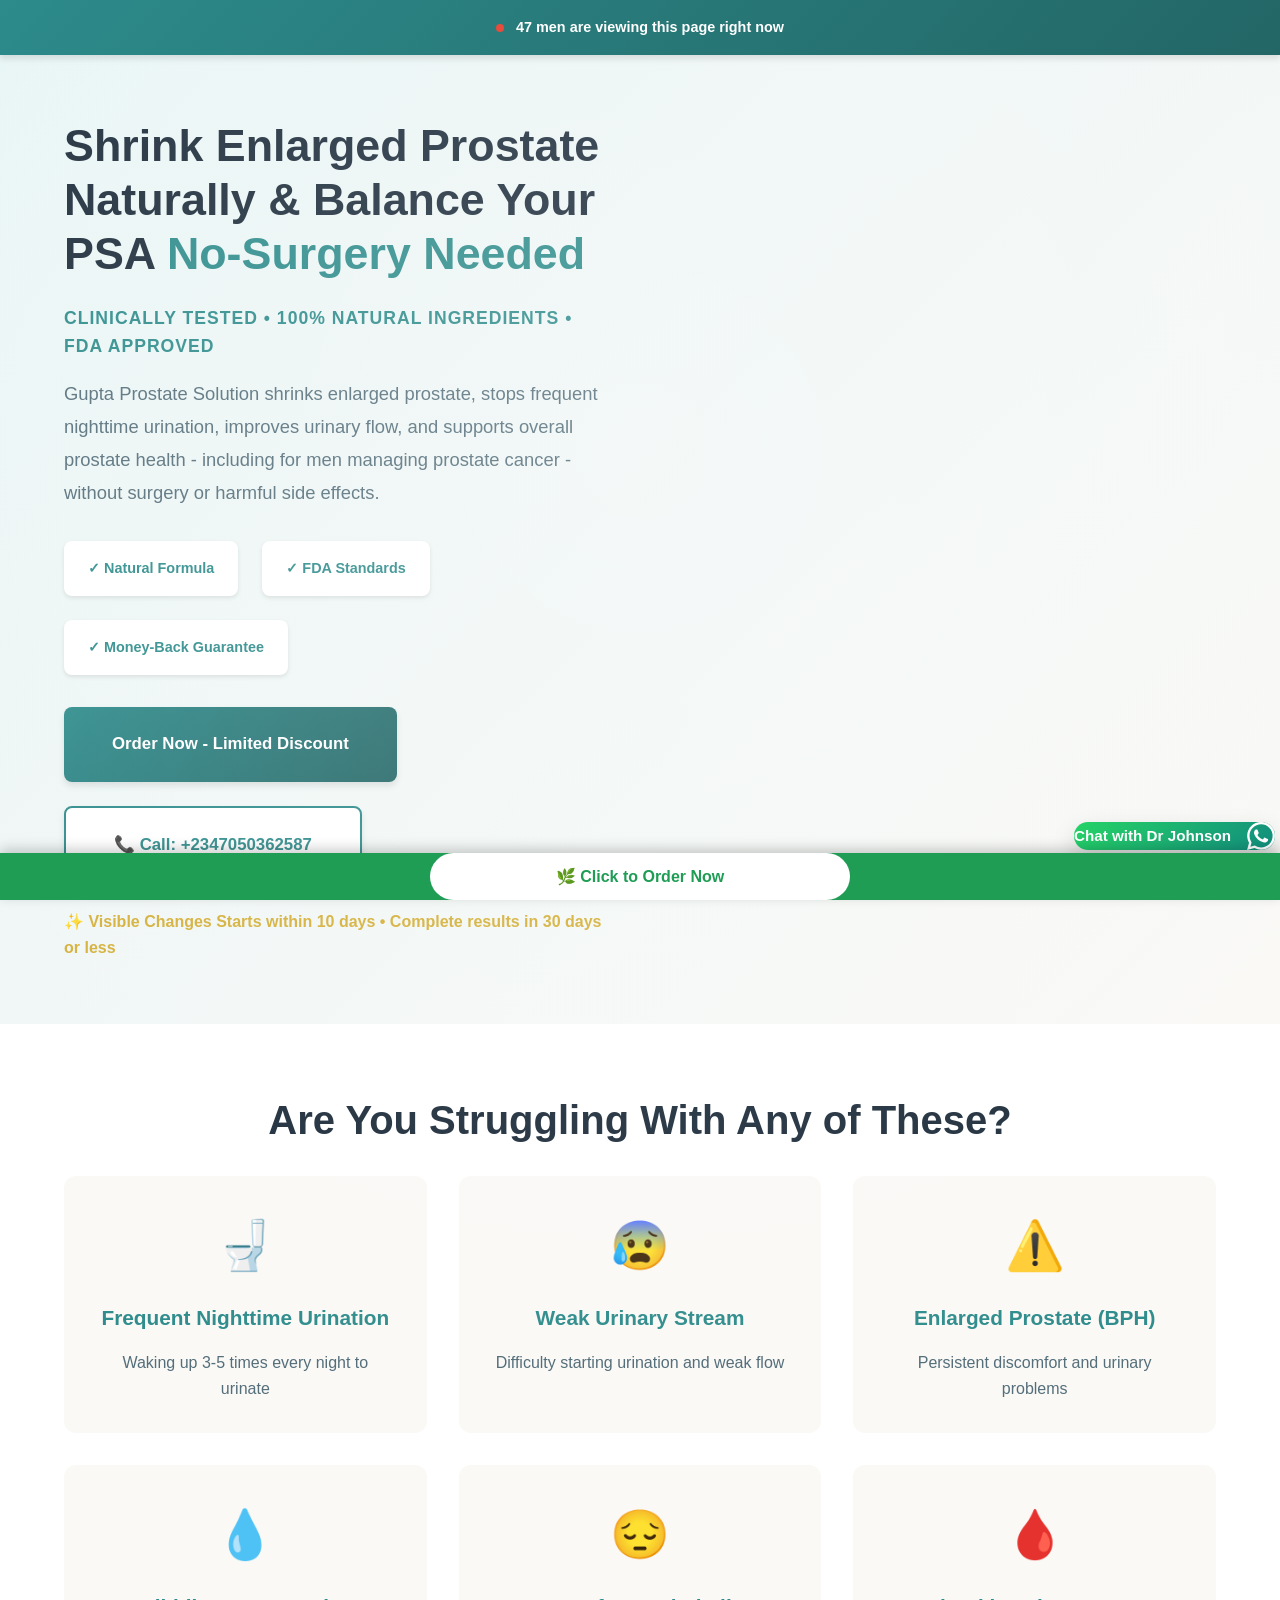
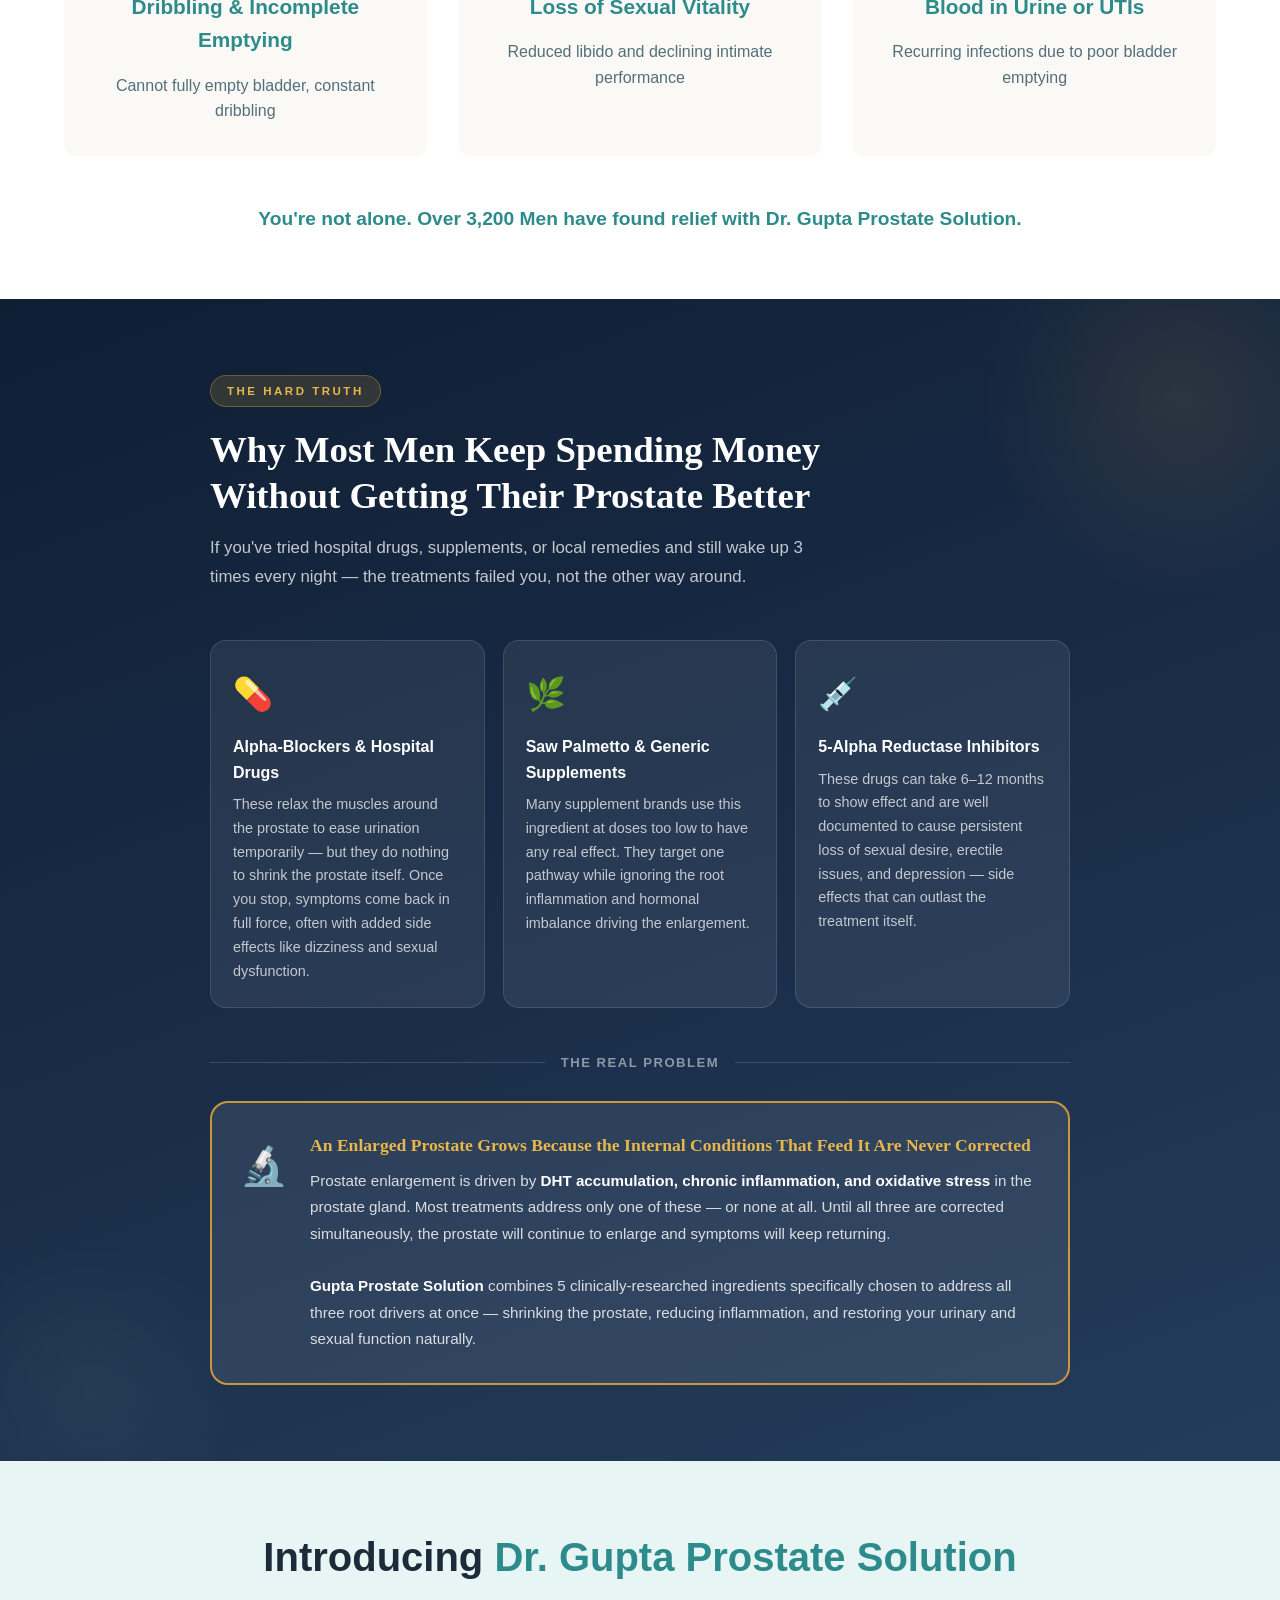
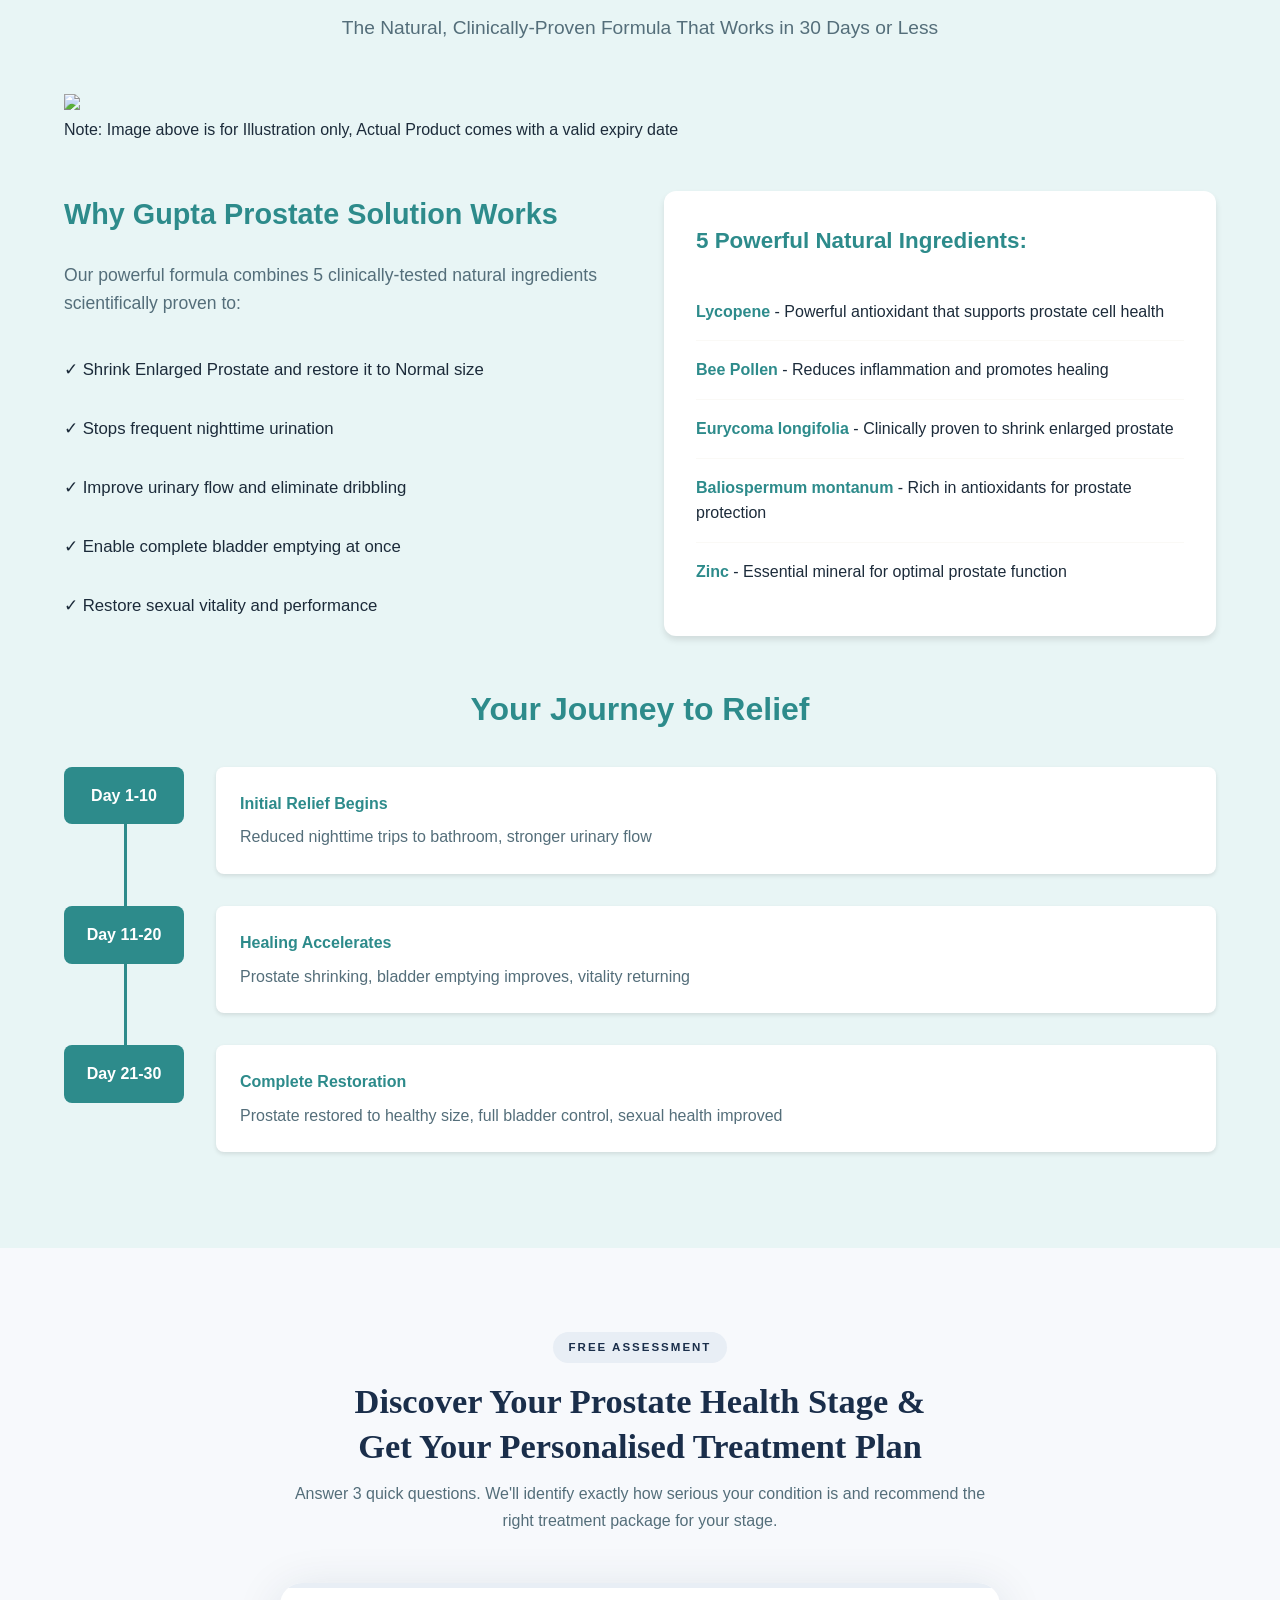
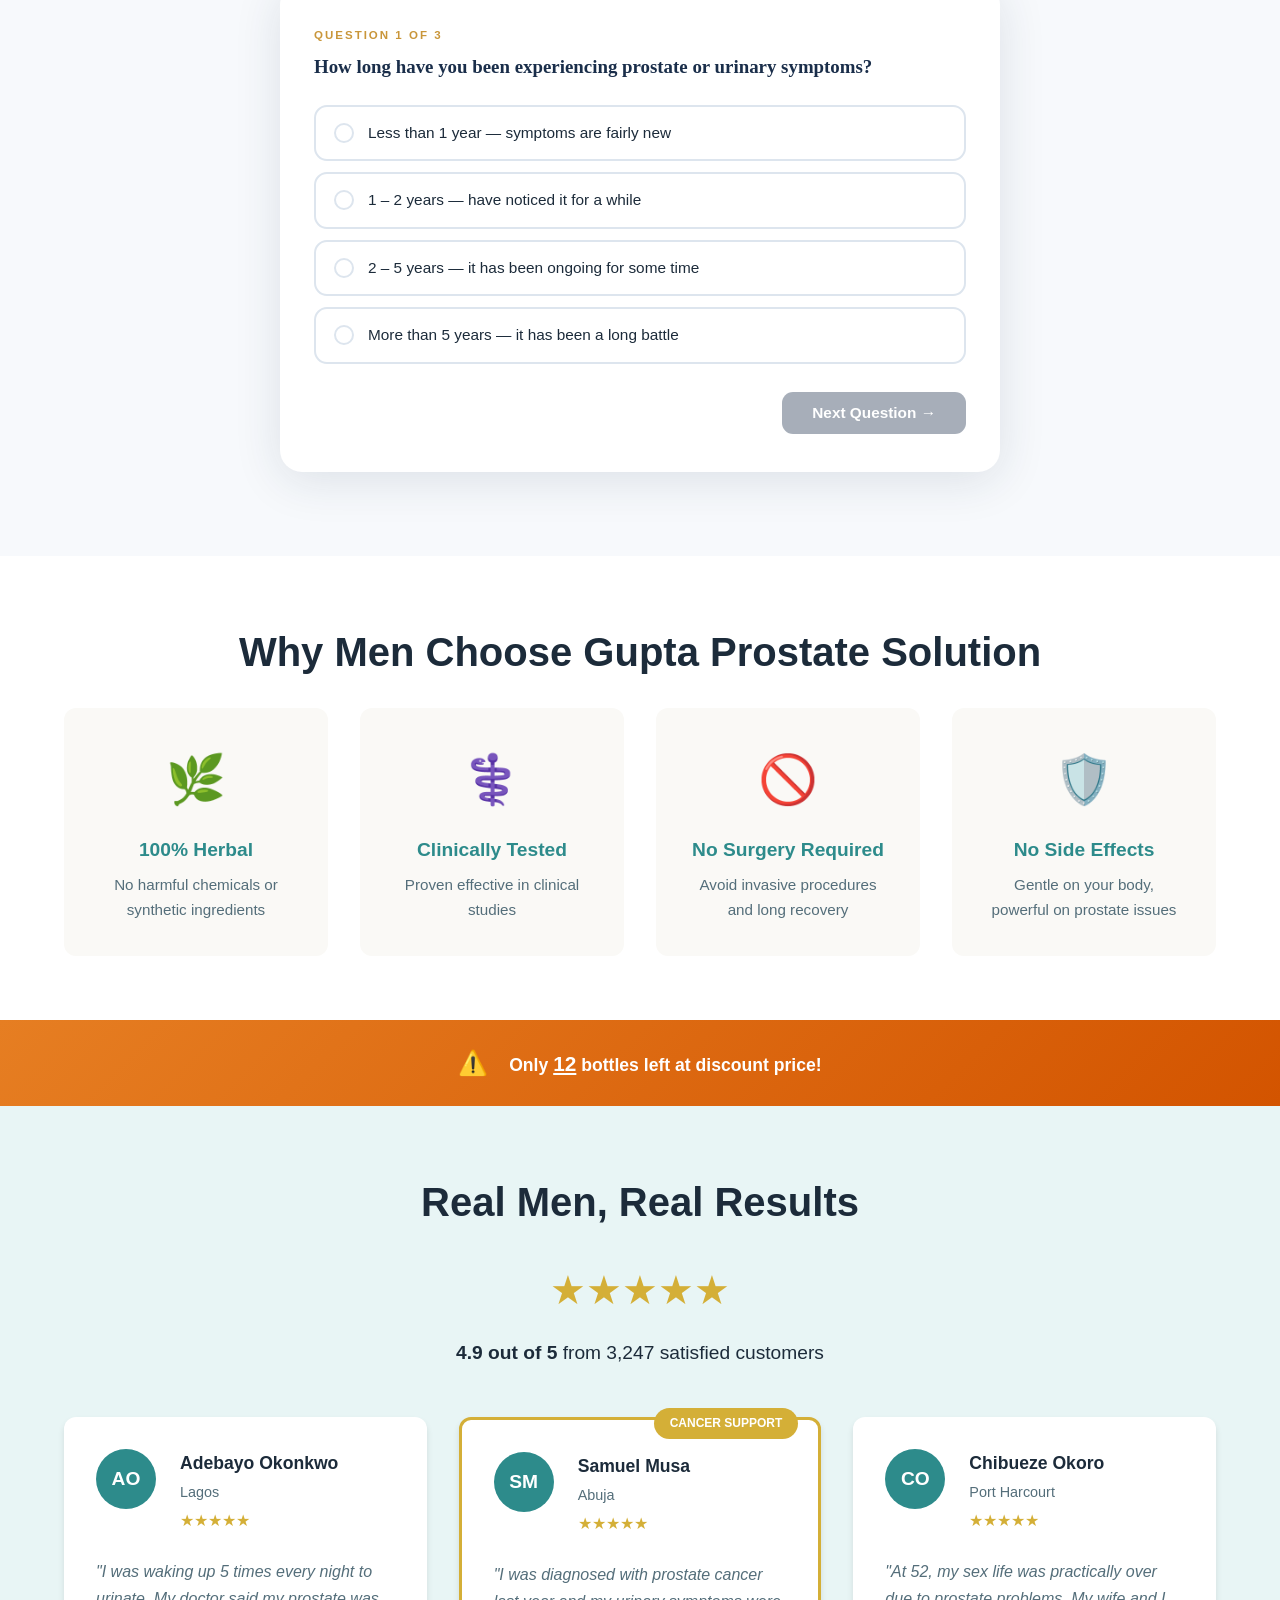
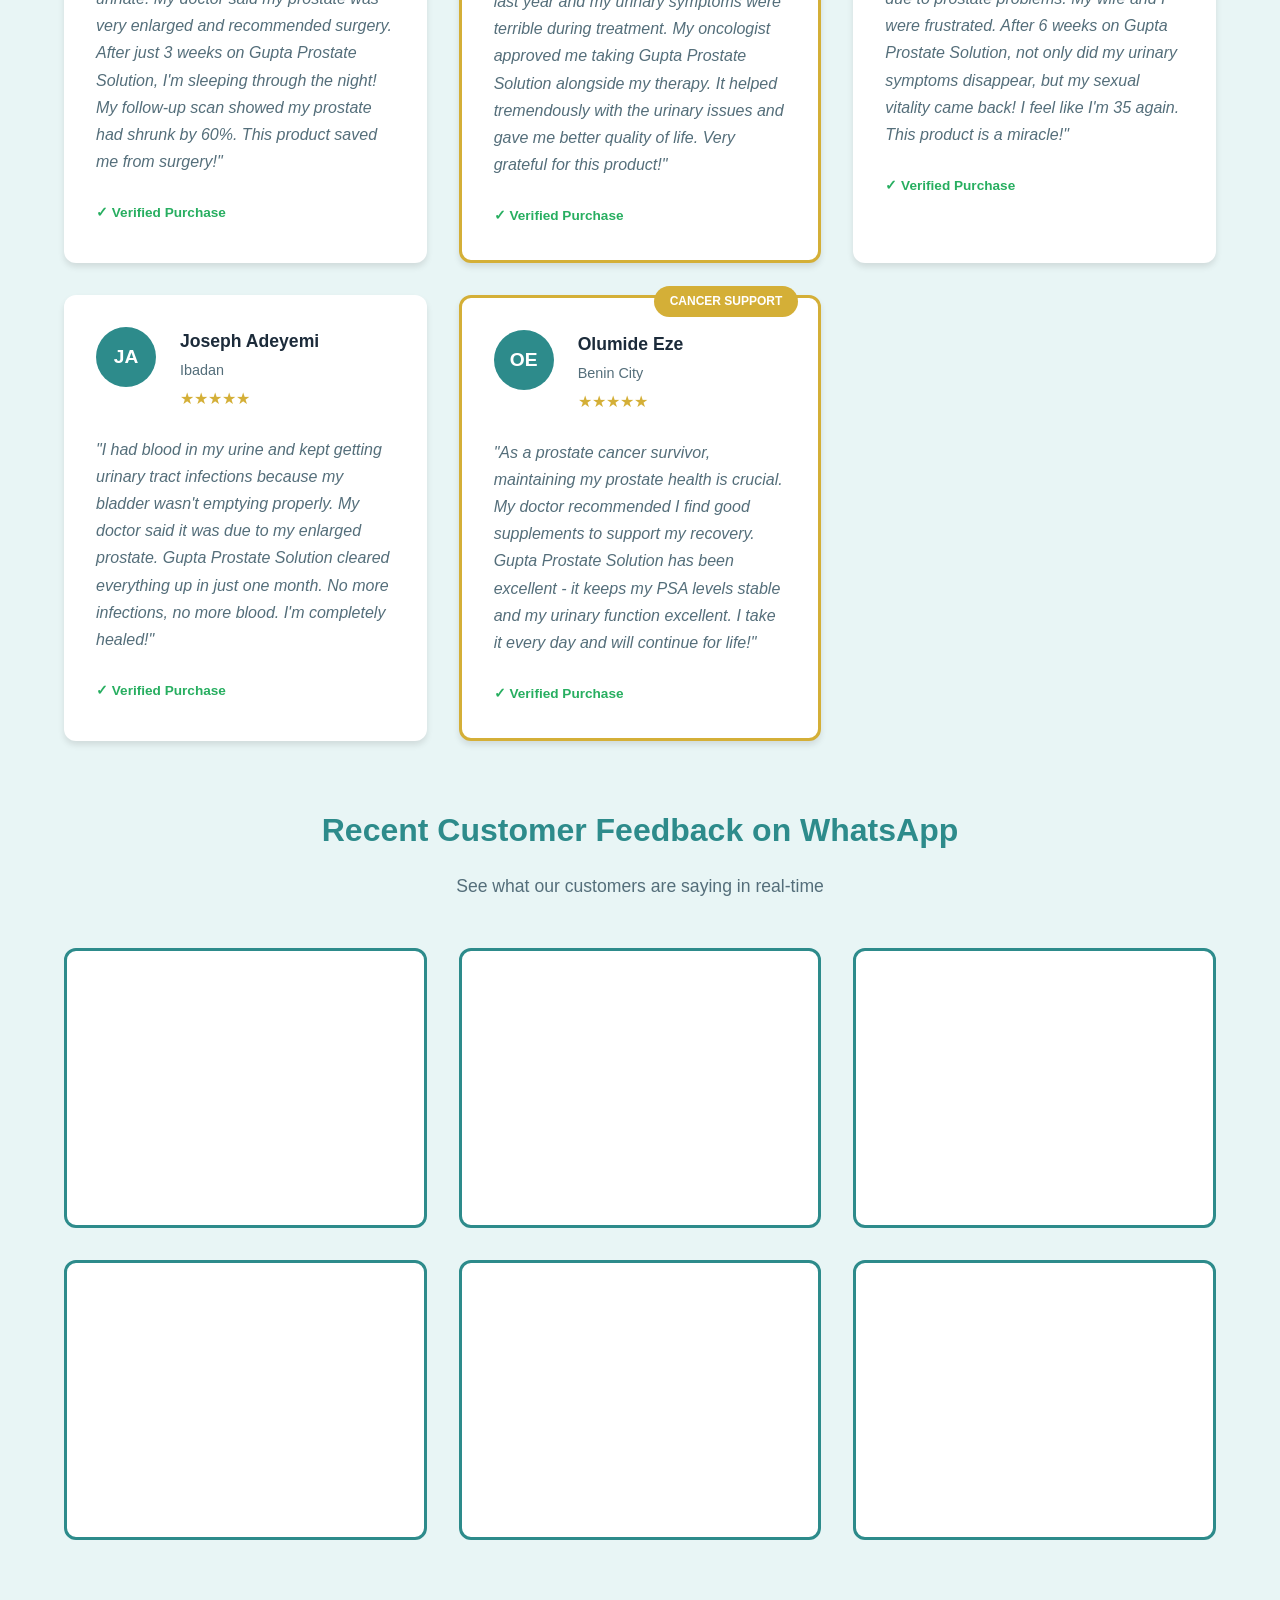
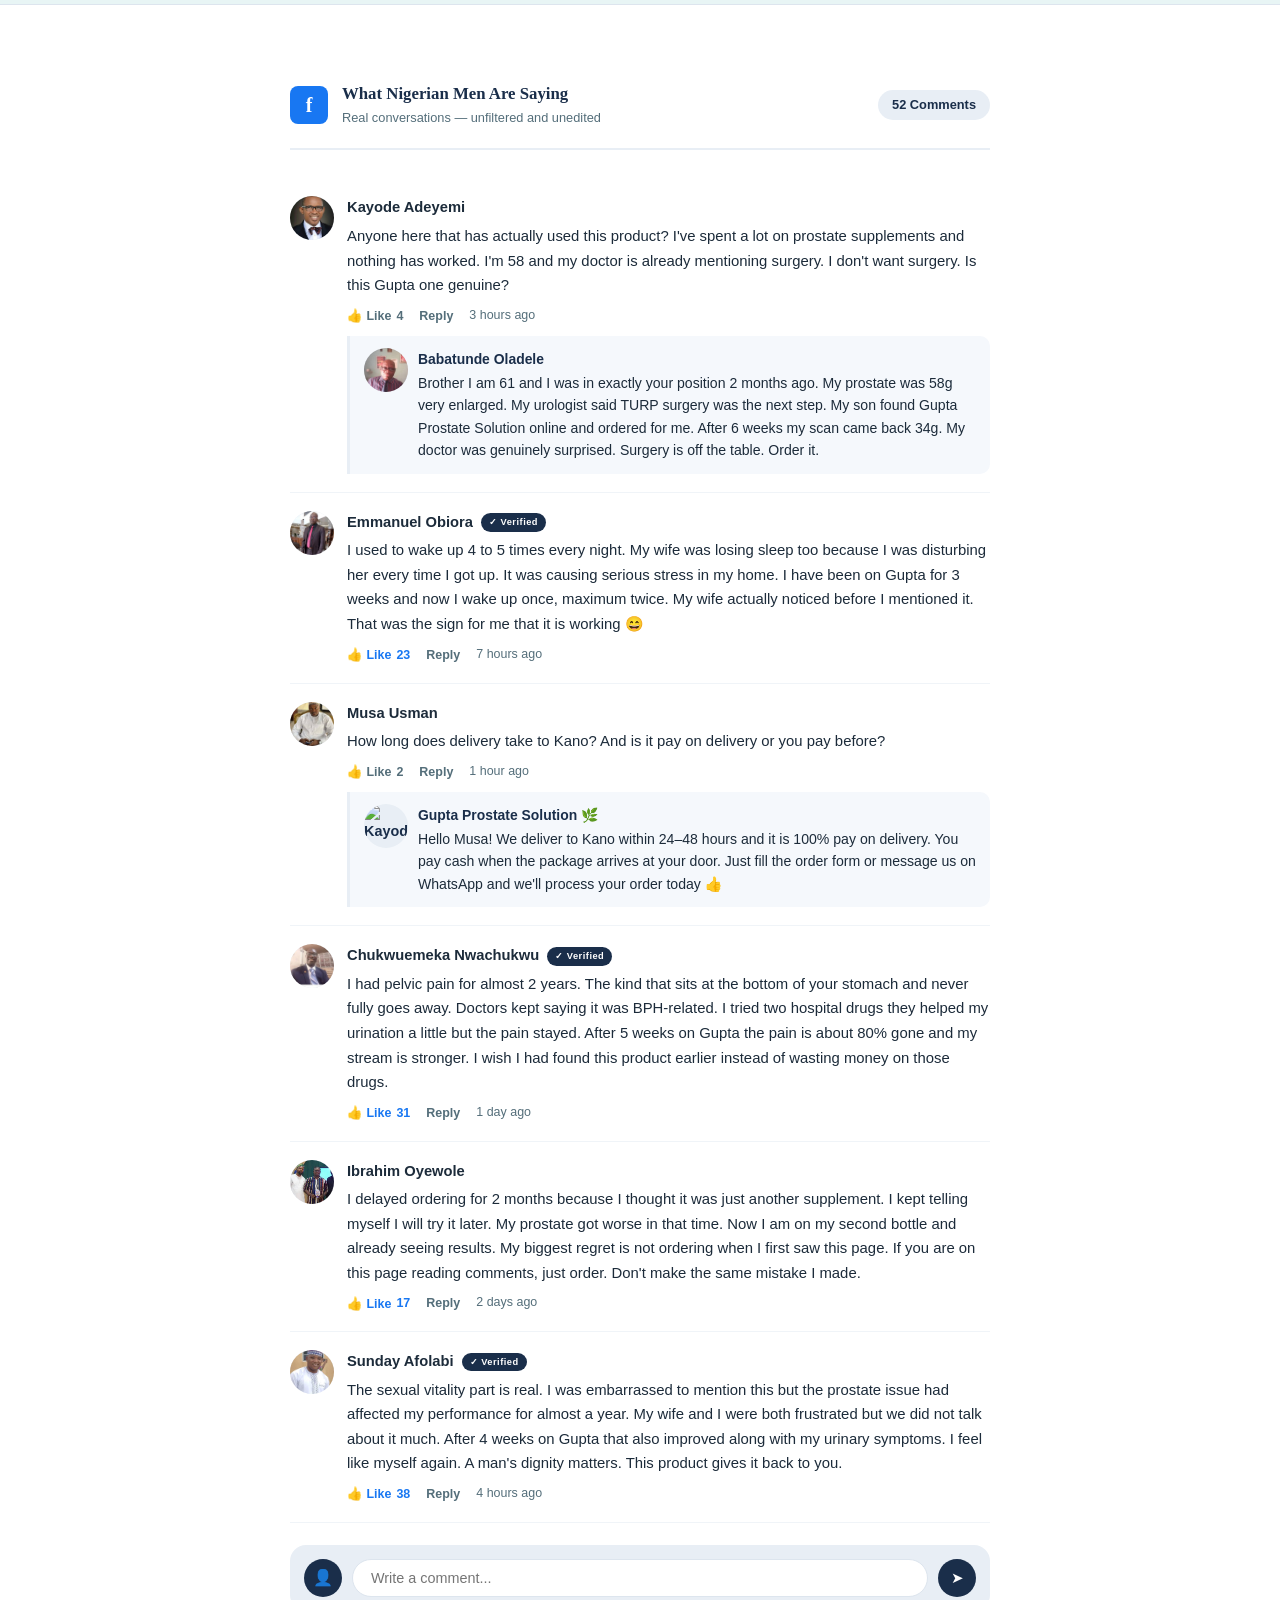
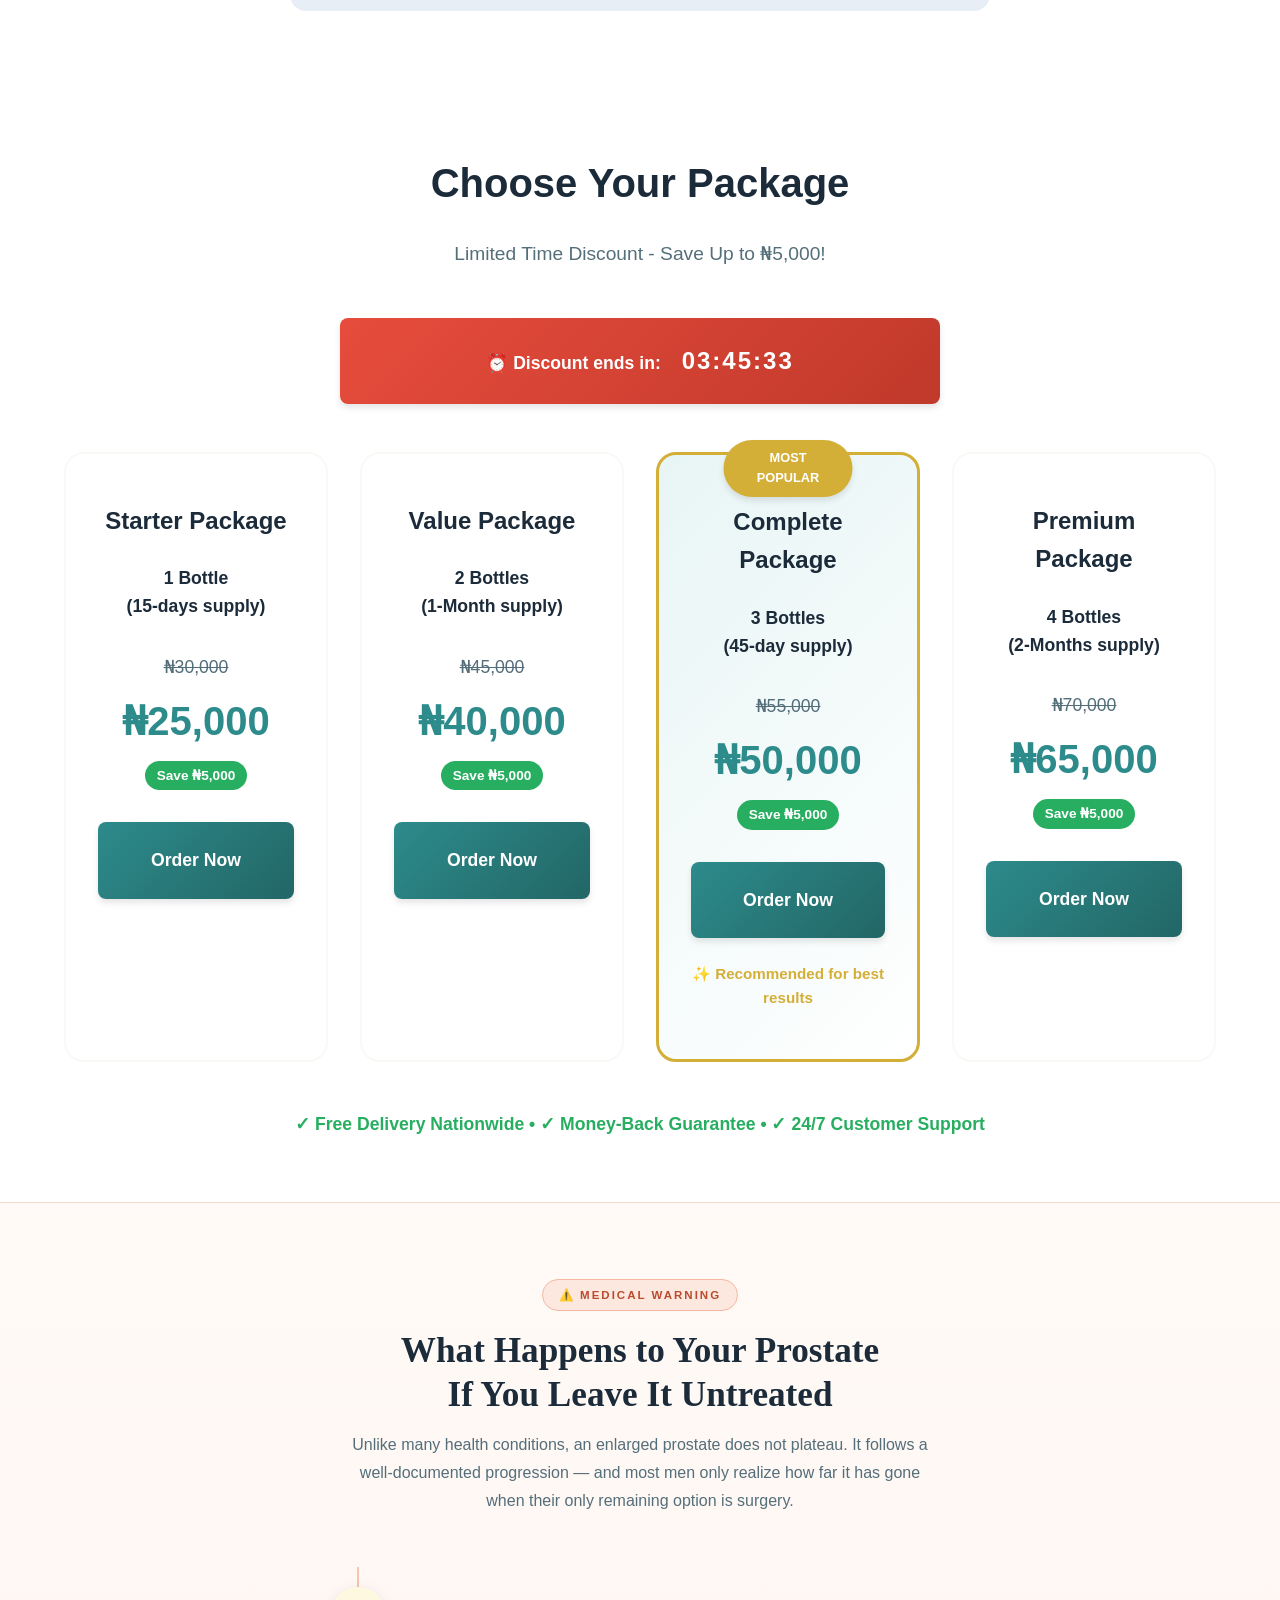
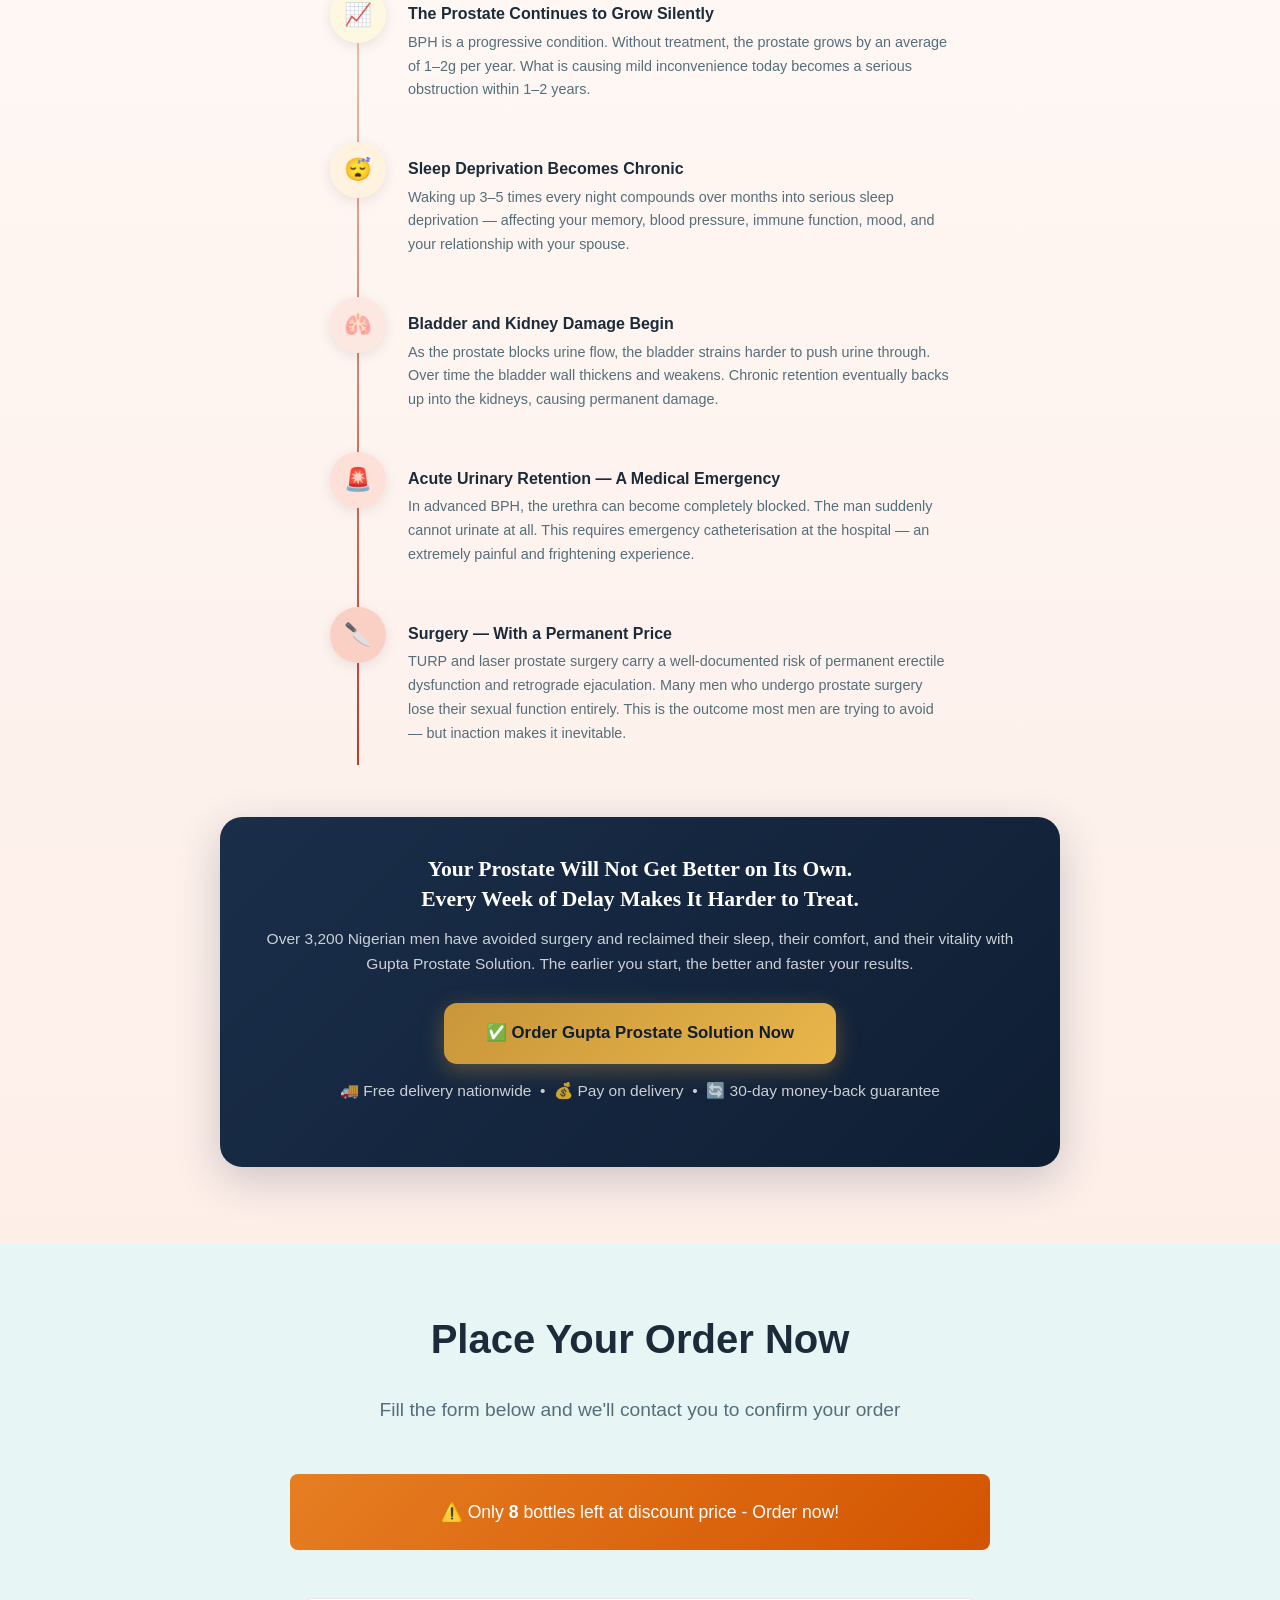
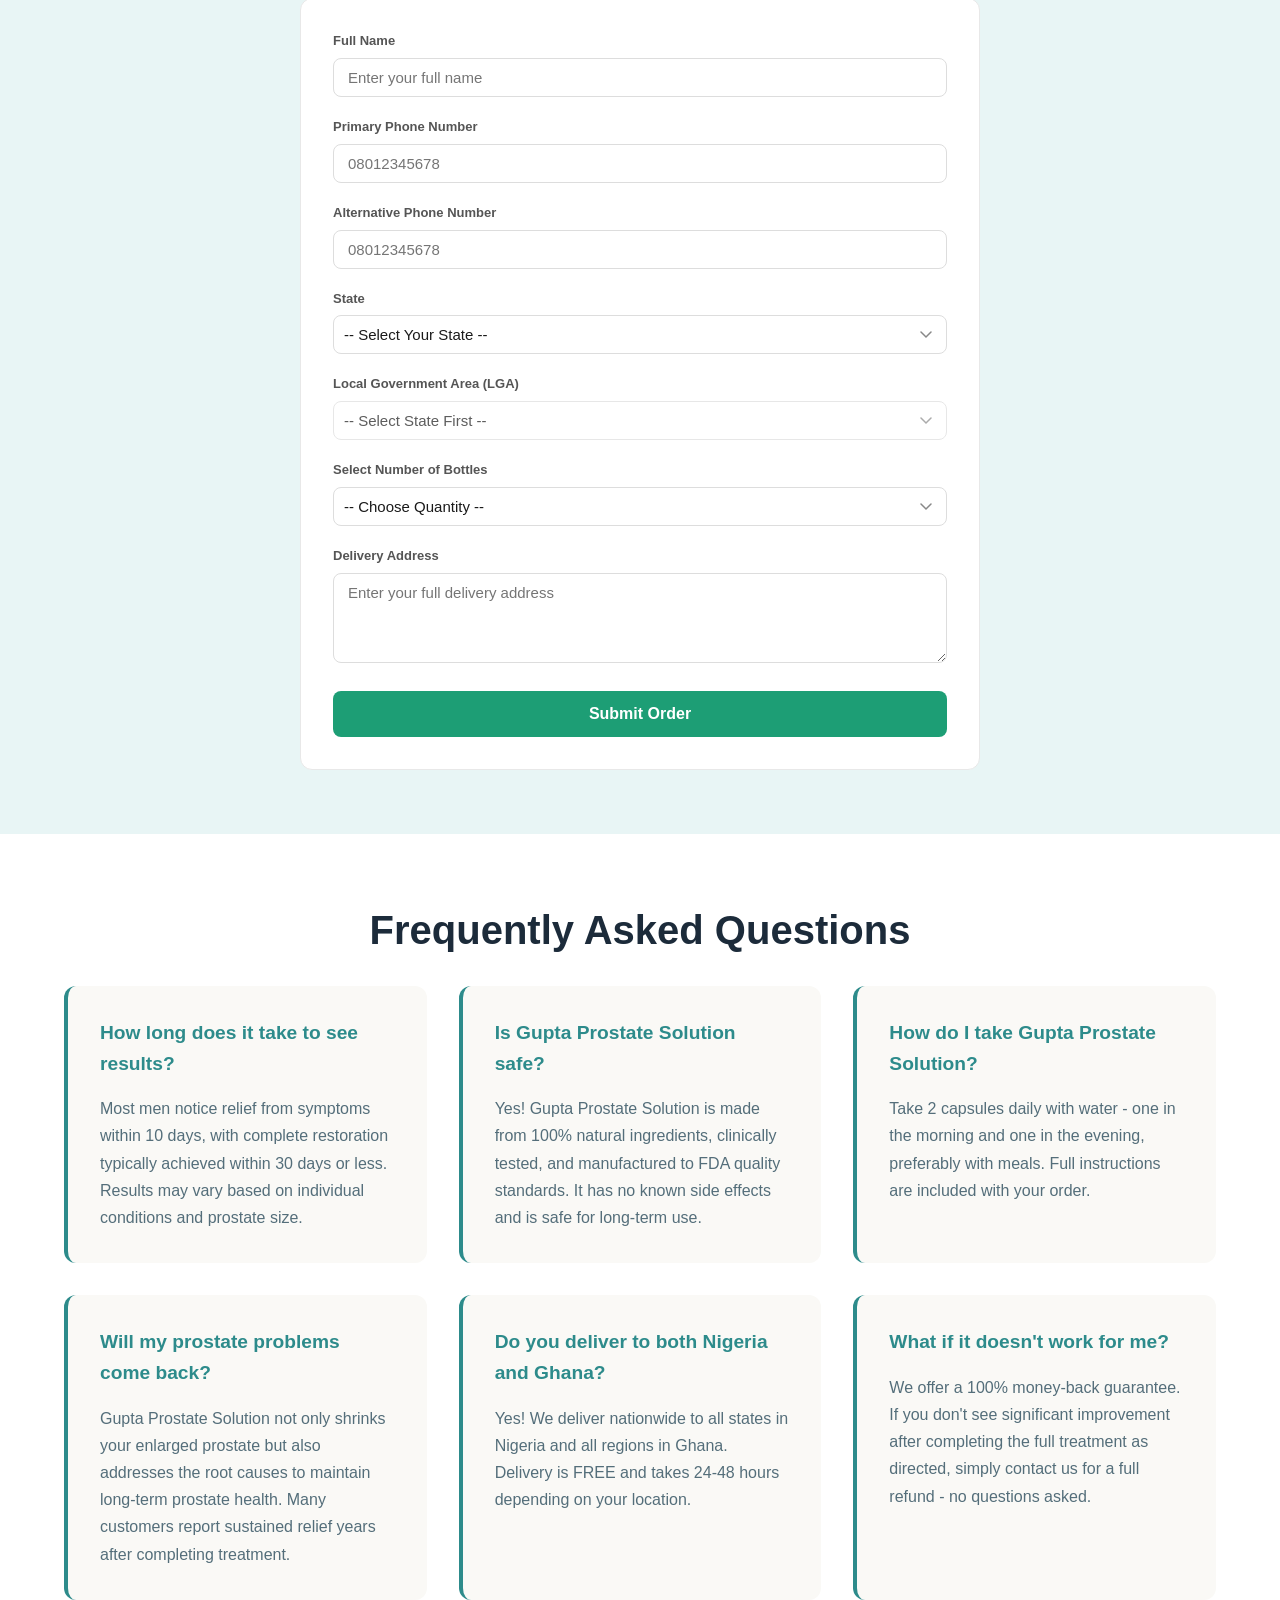
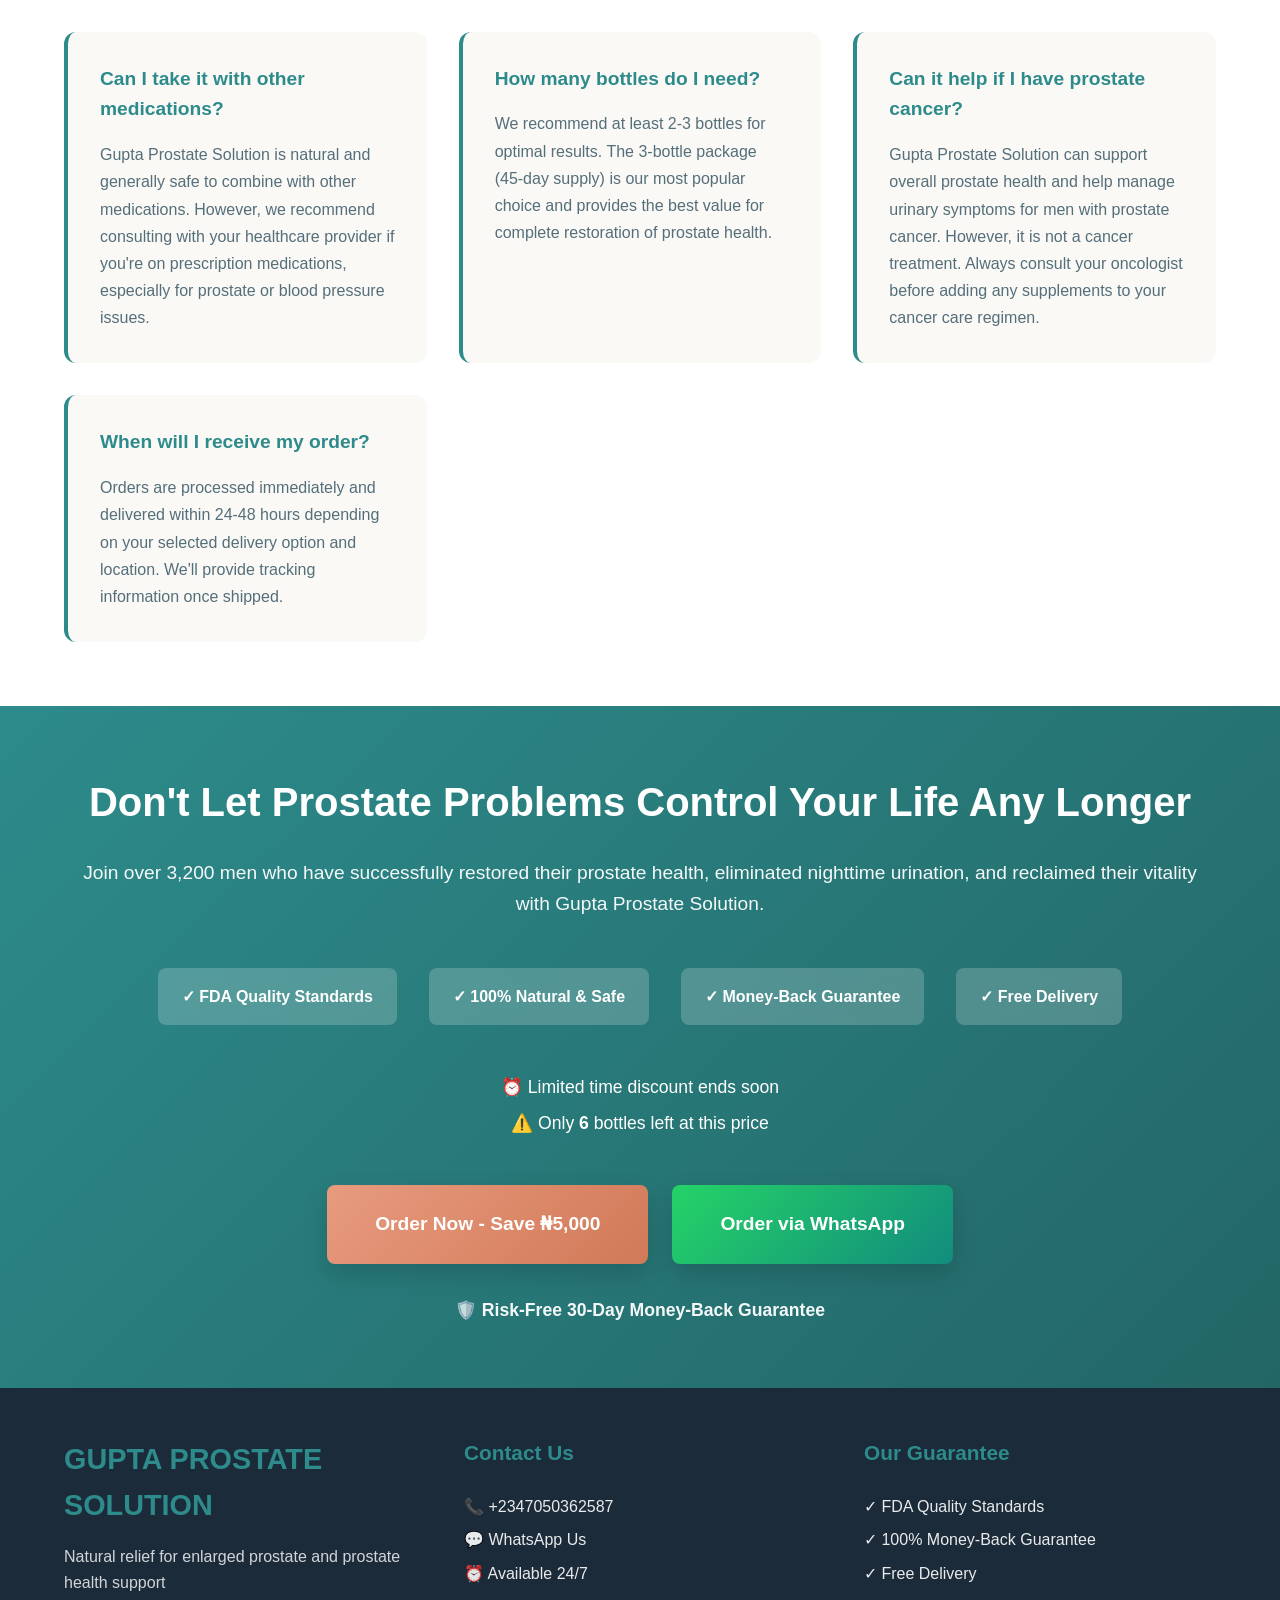
==== index.html @ e2ce790c "tstrdrr" ====
<!doctype html>
<html lang="en">
  <head>
    <meta charset="UTF-8" />
    <meta name="viewport" content="width=device-width, initial-scale=1.0" />
    <title>Gupta Solution - Relief for Enlarged Prostate</title>
    <meta
      name="description"
      content="Gupta Prostate Solution: Natural treatment for enlarged prostate (BPH) and prostate health support. See results in 30 days or less. Money-back guarantee."
    />
    <link rel="stylesheet" href="style.css" />
  </head>
  <body>
    <!-- Live Visitor Counter Bar -->
    <div class="visitor-counter">
      <span class="pulse-dot"></span>
      <span id="visitorCount">47</span> men are viewing this page right now
    </div>

    <!-- Floating WhatsApp Button -->
    <a
      href="https://wa.me/2347050362587?text=Hello,%20I%20want%20to%20order%20Gupta%20Prostate%20Solution"
      class="whatsapp-float"
      target="_blank"
      rel="noopener"
    >
      <span class="whatsapp-text">Chat with Dr Johnson</span>
      <span class="whatsapp-icon">
        <svg viewBox="0 0 24 24" fill="currentColor" width="24" height="24">
          <path
            d="M17.472 14.382c-.297-.149-1.758-.867-2.03-.967-.273-.099-.471-.148-.67.15-.197.297-.767.966-.94 1.164-.173.199-.347.223-.644.075-.297-.15-1.255-.463-2.39-1.475-.883-.788-1.48-1.761-1.653-2.059-.173-.297-.018-.458.13-.606.134-.133.298-.347.446-.52.149-.174.198-.298.298-.497.099-.198.05-.371-.025-.52-.075-.149-.669-1.612-.916-2.207-.242-.579-.487-.5-.669-.51-.173-.008-.371-.01-.57-.01-.198 0-.52.074-.792.372-.272.297-1.04 1.016-1.04 2.479 0 1.462 1.065 2.875 1.213 3.074.149.198 2.096 3.2 5.077 4.487.709.306 1.262.489 1.694.625.712.227 1.36.195 1.871.118.571-.085 1.758-.719 2.006-1.413.248-.694.248-1.289.173-1.413-.074-.124-.272-.198-.57-.347m-5.421 7.403h-.004a9.87 9.87 0 01-5.031-1.378l-.361-.214-3.741.982.998-3.648-.235-.374a9.86 9.86 0 01-1.51-5.26c.001-5.45 4.436-9.884 9.888-9.884 2.64 0 5.122 1.03 6.988 2.898a9.825 9.825 0 012.893 6.994c-.003 5.45-4.437 9.884-9.885 9.884m8.413-18.297A11.815 11.815 0 0012.05 0C5.495 0 .16 5.335.157 11.892c0 2.096.547 4.142 1.588 5.945L.057 24l6.305-1.654a11.882 11.882 0 005.683 1.448h.005c6.554 0 11.89-5.335 11.893-11.893a11.821 11.821 0 00-3.48-8.413Z"
          />
        </svg>
      </span>
    </a>

    <!-- Order Notification Popup -->
    <div class="order-notification" id="orderNotification">
      <div class="notification-content">
        <span class="notification-icon">👤</span>
        <div class="notification-text">
          <strong id="notificationName">Chidi from Lagos</strong>
          <span id="notificationOrder">just ordered 2 Bottles</span>
        </div>
      </div>
    </div>

    <!-- Hero Section -->
    <section class="hero">
      <div class="container">
        <div class="hero-content">
          <div class="hero-text">
            <h1>
              Shrink Enlarged Prostate Naturally & Balance Your PSA
              <span class="highlight">No-Surgery Needed</span>
            </h1>
            <p class="hero-subtitle">
              Clinically Tested • 100% Natural Ingredients • FDA Approved
            </p>
            <p class="hero-description">
              Gupta Prostate Solution shrinks enlarged prostate, stops frequent
              nighttime urination, improves urinary flow, and supports overall
              prostate health - including for men managing prostate cancer -
              without surgery or harmful side effects.
            </p>

            <div class="trust-badges">
              <div class="badge-item">✓ Natural Formula</div>
              <div class="badge-item">✓ FDA Standards</div>
              <div class="badge-item">✓ Money-Back Guarantee</div>
            </div>

            <div class="hero-cta">
              <a href="#order-form" class="btn-primary"
                >Order Now - Limited Discount</a
              >
              <a href="tel:+2347050362587" class="btn-secondary"
                >📞 Call: +2347050362587</a
              >
            </div>

            <p class="hero-assurance">
              ✨ Visible Changes Starts within 10 days • Complete results in 30
              days or less
            </p>
          </div>
        </div>
      </div>
    </section>

    <!-- Problem Section -->
    <section class="problem-section">
      <div class="container">
        <h2 class="section-title">Are You Struggling With Any of These?</h2>
        <div class="problem-grid">
          <div class="problem-item">
            <span class="problem-icon">🚽</span>
            <h3>Frequent Nighttime Urination</h3>
            <p>Waking up 3-5 times every night to urinate</p>
          </div>
          <div class="problem-item">
            <span class="problem-icon">😰</span>
            <h3>Weak Urinary Stream</h3>
            <p>Difficulty starting urination and weak flow</p>
          </div>
          <div class="problem-item">
            <span class="problem-icon">⚠️</span>
            <h3>Enlarged Prostate (BPH)</h3>
            <p>Persistent discomfort and urinary problems</p>
          </div>
          <div class="problem-item">
            <span class="problem-icon">💧</span>
            <h3>Dribbling & Incomplete Emptying</h3>
            <p>Cannot fully empty bladder, constant dribbling</p>
          </div>
          <div class="problem-item">
            <span class="problem-icon">😔</span>
            <h3>Loss of Sexual Vitality</h3>
            <p>Reduced libido and declining intimate performance</p>
          </div>
          <div class="problem-item">
            <span class="problem-icon">🩸</span>
            <h3>Blood in Urine or UTIs</h3>
            <p>Recurring infections due to poor bladder emptying</p>
          </div>
        </div>
        <p class="problem-highlight">
          You're not alone. Over 3,200 Men have found relief with Dr. Gupta
          Prostate Solution.
        </p>
      </div>
    </section>

    <section class="gp-why-fail">
      <div class="inner">
        <span class="gp-tag">The Hard Truth</span>
        <h2>
          Why Most Men Keep Spending Money<br />Without Getting Their Prostate
          Better
        </h2>
        <p class="subtitle">
          If you've tried hospital drugs, supplements, or local remedies and
          still wake up 3 times every night — the treatments failed you, not the
          other way around.
        </p>

        <div class="fail-grid">
          <div class="fail-card">
            <span class="icon">💊</span>
            <h3>Alpha-Blockers & Hospital Drugs</h3>
            <p>
              These relax the muscles around the prostate to ease urination
              temporarily — but they do nothing to shrink the prostate itself.
              Once you stop, symptoms come back in full force, often with added
              side effects like dizziness and sexual dysfunction.
            </p>
          </div>
          <div class="fail-card">
            <span class="icon">🌿</span>
            <h3>Saw Palmetto & Generic Supplements</h3>
            <p>
              Many supplement brands use this ingredient at doses too low to
              have any real effect. They target one pathway while ignoring the
              root inflammation and hormonal imbalance driving the enlargement.
            </p>
          </div>
          <div class="fail-card">
            <span class="icon">💉</span>
            <h3>5-Alpha Reductase Inhibitors</h3>
            <p>
              These drugs can take 6–12 months to show effect and are well
              documented to cause persistent loss of sexual desire, erectile
              issues, and depression — side effects that can outlast the
              treatment itself.
            </p>
          </div>
        </div>

        <div class="fail-truth-bar">
          <hr />
          <span>The Real Problem</span>
          <hr />
        </div>

        <div class="fail-solution">
          <span class="sol-icon">🔬</span>
          <div>
            <h3>
              An Enlarged Prostate Grows Because the Internal Conditions That
              Feed It Are Never Corrected
            </h3>
            <p>
              Prostate enlargement is driven by
              <strong
                >DHT accumulation, chronic inflammation, and oxidative
                stress</strong
              >
              in the prostate gland. Most treatments address only one of these —
              or none at all. Until all three are corrected simultaneously, the
              prostate will continue to enlarge and symptoms will keep
              returning.
            </p>
            <br />
            <p>
              <strong>Gupta Prostate Solution</strong> combines 5
              clinically-researched ingredients specifically chosen to address
              all three root drivers at once — shrinking the prostate, reducing
              inflammation, and restoring your urinary and sexual function
              naturally.
            </p>
          </div>
        </div>
      </div>
    </section>

    <!-- Solution Section -->
    <section class="solution-section">
      <div class="container">
        <h2 class="section-title">
          Introducing
          <span class="brand-highlight">Dr. Gupta Prostate Solution</span>
        </h2>
        <p class="section-subtitle">
          The Natural, Clinically-Proven Formula That Works in 30 Days or Less
        </p>
        <div style="width: 100%">
          <img
            src="images/7edec708-849d-4087-b0bb-ae9d73631079.JPG"
            style="width: 100%; height: auto"
          />
          <p>
            Note: Image above is for Illustration only, Actual Product comes
            with a valid expiry date
          </p>
        </div>

        <div class="solution-content">
          <div class="solution-text">
            <h3>Why Gupta Prostate Solution Works</h3>
            <p>
              Our powerful formula combines 5 clinically-tested natural
              ingredients scientifically proven to:
            </p>
            <ul class="benefits-list">
              <li>✓ Shrink Enlarged Prostate and restore it to Normal size</li>
              <li>✓ Stops frequent nighttime urination</li>
              <li>✓ Improve urinary flow and eliminate dribbling</li>
              <li>✓ Enable complete bladder emptying at once</li>
              <li>✓ Restore sexual vitality and performance</li>
            </ul>
          </div>

          <div class="ingredients-box">
            <h3>5 Powerful Natural Ingredients:</h3>
            <div class="ingredient-item">
              <strong>Lycopene</strong> - Powerful antioxidant that supports
              prostate cell health
            </div>
            <div class="ingredient-item">
              <strong>Bee Pollen</strong> - Reduces inflammation and promotes
              healing
            </div>
            <div class="ingredient-item">
              <strong>Eurycoma longifolia</strong> - Clinically proven to shrink
              enlarged prostate
            </div>
            <div class="ingredient-item">
              <strong>Baliospermum montanum</strong> - Rich in antioxidants for
              prostate protection
            </div>
            <div class="ingredient-item">
              <strong>Zinc</strong> - Essential mineral for optimal prostate
              function
            </div>
          </div>
        </div>

        <div class="timeline">
          <h3>Your Journey to Relief</h3>
          <div class="timeline-item">
            <div class="timeline-day">Day 1-10</div>
            <div class="timeline-content">
              <h4>Initial Relief Begins</h4>
              <p>Reduced nighttime trips to bathroom, stronger urinary flow</p>
            </div>
          </div>
          <div class="timeline-item">
            <div class="timeline-day">Day 11-20</div>
            <div class="timeline-content">
              <h4>Healing Accelerates</h4>
              <p>
                Prostate shrinking, bladder emptying improves, vitality
                returning
              </p>
            </div>
          </div>
          <div class="timeline-item">
            <div class="timeline-day">Day 21-30</div>
            <div class="timeline-content">
              <h4>Complete Restoration</h4>
              <p>
                Prostate restored to healthy size, full bladder control, sexual
                health improved
              </p>
            </div>
          </div>
        </div>
      </div>
    </section>

    <section class="gp-quiz">
      <div class="inner">
        <div class="quiz-hd">
          <span class="qtag">Free Assessment</span>
          <h2>
            Discover Your Prostate Health Stage &amp;<br />Get Your Personalised
            Treatment Plan
          </h2>
          <p>
            Answer 3 quick questions. We'll identify exactly how serious your
            condition is and recommend the right treatment package for your
            stage.
          </p>
        </div>

        <div class="q-card">
          <div class="q-prog-wrap">
            <div class="q-prog-bar" id="gProg"></div>
          </div>

          <div class="q-body" id="gQuizBody">
            <!-- STEP 1 -->
            <div class="q-step active" data-step="1">
              <div class="q-step-lbl">Question 1 of 3</div>
              <h3>
                How long have you been experiencing prostate or urinary
                symptoms?
              </h3>
              <div class="q-opts" id="gopts1">
                <div
                  class="q-opt"
                  data-value="early"
                  onclick="gSelect(this, 1)"
                >
                  <div class="q-radio"></div>
                  <span>Less than 1 year — symptoms are fairly new</span>
                </div>
                <div
                  class="q-opt"
                  data-value="early"
                  onclick="gSelect(this, 1)"
                >
                  <div class="q-radio"></div>
                  <span>1 – 2 years — have noticed it for a while</span>
                </div>
                <div
                  class="q-opt"
                  data-value="active"
                  onclick="gSelect(this, 1)"
                >
                  <div class="q-radio"></div>
                  <span>2 – 5 years — it has been ongoing for some time</span>
                </div>
                <div
                  class="q-opt"
                  data-value="chronic"
                  onclick="gSelect(this, 1)"
                >
                  <div class="q-radio"></div>
                  <span>More than 5 years — it has been a long battle</span>
                </div>
              </div>
              <div class="q-nav">
                <button
                  class="q-btn-next"
                  id="gnext1"
                  disabled
                  onclick="gNext(1)"
                >
                  Next Question →
                </button>
              </div>
            </div>

            <!-- STEP 2 -->
            <div class="q-step" data-step="2">
              <div class="q-step-lbl">Question 2 of 3</div>
              <h3>Which symptom is currently affecting your life the most?</h3>
              <div class="q-opts" id="gopts2">
                <div
                  class="q-opt"
                  data-value="early"
                  onclick="gSelect(this, 2)"
                >
                  <div class="q-radio"></div>
                  <span>🌙 Waking up at night to urinate (2–3 times)</span>
                </div>
                <div
                  class="q-opt"
                  data-value="active"
                  onclick="gSelect(this, 2)"
                >
                  <div class="q-radio"></div>
                  <span>🚿 Weak, slow urinary stream and dribbling</span>
                </div>
                <div
                  class="q-opt"
                  data-value="active"
                  onclick="gSelect(this, 2)"
                >
                  <div class="q-radio"></div>
                  <span>😣 Pelvic or lower abdominal pain and pressure</span>
                </div>
                <div
                  class="q-opt"
                  data-value="chronic"
                  onclick="gSelect(this, 2)"
                >
                  <div class="q-radio"></div>
                  <span>💔 Loss of sexual performance and intimacy</span>
                </div>
                <div
                  class="q-opt"
                  data-value="chronic"
                  onclick="gSelect(this, 2)"
                >
                  <div class="q-radio"></div>
                  <span>⚠️ Multiple severe symptoms — all of the above</span>
                </div>
              </div>
              <div class="q-nav">
                <button class="q-btn-back" onclick="gPrev(2)">← Back</button>
                <button
                  class="q-btn-next"
                  id="gnext2"
                  disabled
                  onclick="gNext(2)"
                >
                  Next Question →
                </button>
              </div>
            </div>

            <!-- STEP 3 -->
            <div class="q-step" data-step="3">
              <div class="q-step-lbl">Question 3 of 3</div>
              <h3>
                Has a doctor confirmed your prostate condition?
                <small
                  style="
                    font-size: 0.72rem;
                    font-weight: 400;
                    color: var(--text-gray);
                  "
                  >(Select all that apply)</small
                >
              </h3>
              <div class="q-opts" id="gopts3">
                <div
                  class="q-opt multi"
                  data-value="1"
                  onclick="gToggleMulti(this)"
                >
                  <div class="q-radio"></div>
                  <span>Yes — doctor confirmed enlarged prostate (BPH)</span>
                </div>
                <div
                  class="q-opt multi"
                  data-value="1"
                  onclick="gToggleMulti(this)"
                >
                  <div class="q-radio"></div>
                  <span>Yes — I have been told surgery may be needed</span>
                </div>
                <div
                  class="q-opt multi"
                  data-value="0"
                  onclick="gToggleMulti(this)"
                >
                  <div class="q-radio"></div>
                  <span
                    >Not confirmed — I suspect it but have not had a scan</span
                  >
                </div>
                <div
                  class="q-opt multi"
                  data-value="0"
                  onclick="gToggleMulti(this)"
                >
                  <div class="q-radio"></div>
                  <span
                    >I have tried multiple treatments without lasting
                    results</span
                  >
                </div>
              </div>
              <div class="q-nav">
                <button class="q-btn-back" onclick="gPrev(3)">← Back</button>
                <button
                  class="q-btn-next"
                  id="gnext3"
                  disabled
                  onclick="gShowResult()"
                >
                  See My Result →
                </button>
              </div>
            </div>
          </div>
          <!-- end q-body -->

          <!-- RESULT -->
          <div class="q-result" id="gResult"></div>
        </div>
      </div>
    </section>

    <!-- Benefits Grid -->
    <section class="benefits-section">
      <div class="container">
        <h2 class="section-title">Why Men Choose Gupta Prostate Solution</h2>
        <div class="benefits-grid">
          <div class="benefit-card">
            <div class="benefit-icon">🌿</div>
            <h3>100% Herbal</h3>
            <p>No harmful chemicals or synthetic ingredients</p>
          </div>
          <div class="benefit-card">
            <div class="benefit-icon">⚕️</div>
            <h3>Clinically Tested</h3>
            <p>Proven effective in clinical studies</p>
          </div>
          <div class="benefit-card">
            <div class="benefit-icon">🚫</div>
            <h3>No Surgery Required</h3>
            <p>Avoid invasive procedures and long recovery</p>
          </div>
          <div class="benefit-card">
            <div class="benefit-icon">🛡️</div>
            <h3>No Side Effects</h3>
            <p>Gentle on your body, powerful on prostate issues</p>
          </div>
        </div>
      </div>
    </section>

    <!-- Stock Scarcity Alert -->
    <div class="stock-alert">
      <div class="container">
        <span class="alert-icon">⚠️</span>
        <span class="alert-text"
          >Only <strong id="stockCount">12</strong> bottles left at discount
          price!</span
        >
      </div>
    </div>

    <!-- Testimonials Section -->
    <section class="testimonials-section">
      <div class="hero-image">
        <div class="product-placeholder">
          <div class="bottle-mockup">
            <img
              src="images/WhatsApp-Image-2025-03-13-at-05.45.53.jpeg"
              alt=""
            />
          </div>
        </div>
      </div>
      <div class="container">
        <h2 class="section-title">Real Men, Real Results</h2>
        <div class="rating-summary">
          <div class="stars">★★★★★</div>
          <p><strong>4.9 out of 5</strong> from 3,247 satisfied customers</p>
        </div>

        <!-- Written Testimonials -->
        <div class="testimonials-grid">
          <div class="testimonial-card">
            <div class="testimonial-header">
              <div class="testimonial-avatar">AO</div>
              <div class="testimonial-info">
                <h4>Adebayo Okonkwo</h4>
                <p class="location">Lagos</p>
                <div class="stars">★★★★★</div>
              </div>
            </div>
            <p class="testimonial-text">
              "I was waking up 5 times every night to urinate. My doctor said my
              prostate was very enlarged and recommended surgery. After just 3
              weeks on Gupta Prostate Solution, I'm sleeping through the night!
              My follow-up scan showed my prostate had shrunk by 60%. This
              product saved me from surgery!"
            </p>
            <span class="verified">✓ Verified Purchase</span>
          </div>

          <div class="testimonial-card featured-testimonial">
            <span class="featured-badge">CANCER SUPPORT</span>
            <div class="testimonial-header">
              <div class="testimonial-avatar">SM</div>
              <div class="testimonial-info">
                <h4>Samuel Musa</h4>
                <p class="location">Abuja</p>
                <div class="stars">★★★★★</div>
              </div>
            </div>
            <p class="testimonial-text">
              "I was diagnosed with prostate cancer last year and my urinary
              symptoms were terrible during treatment. My oncologist approved me
              taking Gupta Prostate Solution alongside my therapy. It helped
              tremendously with the urinary issues and gave me better quality of
              life. Very grateful for this product!"
            </p>
            <span class="verified">✓ Verified Purchase</span>
          </div>

          <div class="testimonial-card">
            <div class="testimonial-header">
              <div class="testimonial-avatar">CO</div>
              <div class="testimonial-info">
                <h4>Chibueze Okoro</h4>
                <p class="location">Port Harcourt</p>
                <div class="stars">★★★★★</div>
              </div>
            </div>
            <p class="testimonial-text">
              "At 52, my sex life was practically over due to prostate problems.
              My wife and I were frustrated. After 6 weeks on Gupta Prostate
              Solution, not only did my urinary symptoms disappear, but my
              sexual vitality came back! I feel like I'm 35 again. This product
              is a miracle!"
            </p>
            <span class="verified">✓ Verified Purchase</span>
          </div>

          <div class="testimonial-card">
            <div class="testimonial-header">
              <div class="testimonial-avatar">JA</div>
              <div class="testimonial-info">
                <h4>Joseph Adeyemi</h4>
                <p class="location">Ibadan</p>
                <div class="stars">★★★★★</div>
              </div>
            </div>
            <p class="testimonial-text">
              "I had blood in my urine and kept getting urinary tract infections
              because my bladder wasn't emptying properly. My doctor said it was
              due to my enlarged prostate. Gupta Prostate Solution cleared
              everything up in just one month. No more infections, no more
              blood. I'm completely healed!"
            </p>
            <span class="verified">✓ Verified Purchase</span>
          </div>

          <div class="testimonial-card featured-testimonial">
            <span class="featured-badge">CANCER SUPPORT</span>
            <div class="testimonial-header">
              <div class="testimonial-avatar">OE</div>
              <div class="testimonial-info">
                <h4>Olumide Eze</h4>
                <p class="location">Benin City</p>
                <div class="stars">★★★★★</div>
              </div>
            </div>
            <p class="testimonial-text">
              "As a prostate cancer survivor, maintaining my prostate health is
              crucial. My doctor recommended I find good supplements to support
              my recovery. Gupta Prostate Solution has been excellent - it keeps
              my PSA levels stable and my urinary function excellent. I take it
              every day and will continue for life!"
            </p>
            <span class="verified">✓ Verified Purchase</span>
          </div>
        </div>

        <!-- WhatsApp Testimonials Section -->
        <div class="whatsapp-testimonials">
          <h3>Recent Customer Feedback on WhatsApp</h3>
          <p class="section-note">
            See what our customers are saying in real-time
          </p>

          <div class="whatsapp-grid">
            <div class="whatsapp-placeholder">
              <img
                style="width: 100%; height: auto"
                src="images/test1-576x1024-1.jpg"
                alt=""
              />
            </div>

            <div class="whatsapp-placeholder">
              <img
                style="width: 100%; height: auto"
                src="images/test2.jpeg"
                alt=""
              />
            </div>

            <div class="whatsapp-placeholder">
              <img
                style="width: 100%; height: auto"
                src="images/test3.jpeg"
                alt=""
              />
            </div>

            <div class="whatsapp-placeholder">
              <img
                style="width: 100%; height: auto"
                src="images/test4.jpeg"
                alt=""
              />
            </div>

            <div class="whatsapp-placeholder">
              <img
                style="width: 100%; height: auto"
                src="images/test5.jpeg"
                alt=""
              />
            </div>

            <div class="whatsapp-placeholder">
              <img
                style="width: 100%; height: auto"
                src="images/test6.jpeg"
                alt=""
              />
            </div>
          </div>
        </div>
      </div>
    </section>

    <section class="gp-comments">
      <div class="inner">
        <div class="com-header">
          <div class="fb-icon">f</div>
          <div class="com-header-txt">
            <h3>What Nigerian Men Are Saying</h3>
            <p>Real conversations — unfiltered and unedited</p>
          </div>
          <span class="com-count">52 Comments</span>
        </div>

        <!-- Comment 1 -->
        <div class="com-item">
          <div class="com-av">
            <img src="images/download.jpg" alt="Kayode" />
          </div>
          <div class="com-body">
            <div class="com-name">Kayode Adeyemi</div>
            <p class="com-text">
              Anyone here that has actually used this product? I've spent a lot
              on prostate supplements and nothing has worked. I'm 58 and my
              doctor is already mentioning surgery. I don't want surgery. Is
              this Gupta one genuine?
            </p>
            <div class="com-meta">
              <button class="com-like" onclick="gLike(this)">
                👍 Like <span>4</span>
              </button>
              <button class="com-reply-btn">Reply</button>
              <span>3 hours ago</span>
            </div>
            <div class="com-reply">
              <div class="com-av">
                <img src="images/babat.jpg" alt="Kayode" />
              </div>
              <div>
                <div class="rep-name">Babatunde Oladele</div>
                <p class="rep-text">
                  Brother I am 61 and I was in exactly your position 2 months
                  ago. My prostate was 58g very enlarged. My urologist said TURP
                  surgery was the next step. My son found Gupta Prostate
                  Solution online and ordered for me. After 6 weeks my scan came
                  back 34g. My doctor was genuinely surprised. Surgery is off
                  the table. Order it.
                </p>
              </div>
            </div>
          </div>
        </div>

        <!-- Comment 2 -->
        <div class="com-item">
          <div class="com-av">
            <img src="images/obiora.jpg" alt="Kayode" />
          </div>
          <div class="com-body">
            <div class="com-name">
              Emmanuel Obiora <span class="vbadge">✓ Verified</span>
            </div>
            <p class="com-text">
              I used to wake up 4 to 5 times every night. My wife was losing
              sleep too because I was disturbing her every time I got up. It was
              causing serious stress in my home. I have been on Gupta for 3
              weeks and now I wake up once, maximum twice. My wife actually
              noticed before I mentioned it. That was the sign for me that it is
              working 😄
            </p>
            <div class="com-meta">
              <button class="com-like liked" onclick="gLike(this)">
                👍 Like <span>23</span>
              </button>
              <button class="com-reply-btn">Reply</button>
              <span>7 hours ago</span>
            </div>
          </div>
        </div>

        <!-- Comment 3 -->
        <div class="com-item">
          <div class="com-av">
            <img src="images/musa.jpg" alt="Kayode" />
          </div>
          <div class="com-body">
            <div class="com-name">Musa Usman</div>
            <p class="com-text">
              How long does delivery take to Kano? And is it pay on delivery or
              you pay before?
            </p>
            <div class="com-meta">
              <button class="com-like" onclick="gLike(this)">
                👍 Like <span>2</span>
              </button>
              <button class="com-reply-btn">Reply</button>
              <span>1 hour ago</span>
            </div>
            <div class="com-reply">
              <div class="com-av">
                <img src="images/jj.jpeg" alt="Kayode" />
              </div>
              <div>
                <div class="rep-name" style="color: var(--navy)">
                  Gupta Prostate Solution 🌿
                </div>
                <p class="rep-text">
                  Hello Musa! We deliver to Kano within 24–48 hours and it is
                  100% pay on delivery. You pay cash when the package arrives at
                  your door. Just fill the order form or message us on WhatsApp
                  and we'll process your order today 👍
                </p>
              </div>
            </div>
          </div>
        </div>

        <!-- Comment 4 -->
        <div class="com-item">
          <div class="com-av">
            <img src="images/chukwu.jpg" alt="Kayode" />
          </div>
          <div class="com-body">
            <div class="com-name">
              Chukwuemeka Nwachukwu <span class="vbadge">✓ Verified</span>
            </div>
            <p class="com-text">
              I had pelvic pain for almost 2 years. The kind that sits at the
              bottom of your stomach and never fully goes away. Doctors kept
              saying it was BPH-related. I tried two hospital drugs they helped
              my urination a little but the pain stayed. After 5 weeks on Gupta
              the pain is about 80% gone and my stream is stronger. I wish I had
              found this product earlier instead of wasting money on those
              drugs.
            </p>
            <div class="com-meta">
              <button class="com-like liked" onclick="gLike(this)">
                👍 Like <span>31</span>
              </button>
              <button class="com-reply-btn">Reply</button>
              <span>1 day ago</span>
            </div>
          </div>
        </div>

        <!-- Comment 5 -->
        <div class="com-item">
          <div class="com-av">
            <img src="images/ibrahim.jpg" alt="Kayode" />
          </div>
          <div class="com-body">
            <div class="com-name">Ibrahim Oyewole</div>
            <p class="com-text">
              I delayed ordering for 2 months because I thought it was just
              another supplement. I kept telling myself I will try it later. My
              prostate got worse in that time. Now I am on my second bottle and
              already seeing results. My biggest regret is not ordering when I
              first saw this page. If you are on this page reading comments,
              just order. Don't make the same mistake I made.
            </p>
            <div class="com-meta">
              <button class="com-like liked" onclick="gLike(this)">
                👍 Like <span>17</span>
              </button>
              <button class="com-reply-btn">Reply</button>
              <span>2 days ago</span>
            </div>
          </div>
        </div>

        <!-- Comment 6 -->
        <div class="com-item">
          <div class="com-av">
            <img src="images/sunday.jpg" alt="Kayode" />
          </div>
          <div class="com-body">
            <div class="com-name">
              Sunday Afolabi <span class="vbadge">✓ Verified</span>
            </div>
            <p class="com-text">
              The sexual vitality part is real. I was embarrassed to mention
              this but the prostate issue had affected my performance for almost
              a year. My wife and I were both frustrated but we did not talk
              about it much. After 4 weeks on Gupta that also improved along
              with my urinary symptoms. I feel like myself again. A man's
              dignity matters. This product gives it back to you.
            </p>
            <div class="com-meta">
              <button class="com-like liked" onclick="gLike(this)">
                👍 Like <span>38</span>
              </button>
              <button class="com-reply-btn">Reply</button>
              <span>4 hours ago</span>
            </div>
          </div>
        </div>

        <!-- Compose -->
        <div class="com-compose">
          <div class="compose-av">👤</div>
          <input
            class="compose-field"
            type="text"
            placeholder="Write a comment..."
            id="gComInput"
          />
          <button
            class="compose-send-btn"
            onclick="gSendComment()"
            title="Send"
          >
            ➤
          </button>
        </div>
      </div>
    </section>

    <!-- Pricing Section -->
    <section class="pricing-section" id="pricing">
      <div class="container">
        <h2 class="section-title">Choose Your Package</h2>
        <p class="section-subtitle">
          Limited Time Discount - Save Up to ₦5,000!
        </p>

        <div class="countdown-sticky">
          <span>⏰ Discount ends in: </span>
          <span class="timer-compact">
            <span id="hoursSticky">03</span>:<span id="minutesSticky">45</span
            >:<span id="secondsSticky">33</span>
          </span>
        </div>

        <div class="pricing-grid">
          <div class="pricing-card">
            <h3>Starter Package</h3>
            <div class="package-contents">
              <p>1 Bottle</p>
              <p class="duration">(15-days supply)</p>
            </div>
            <div class="pricing">
              <span class="old-price">₦30,000</span>
              <span class="new-price">₦25,000</span>
              <span class="savings">Save ₦5,000</span>
            </div>
            <a href="#order-form" class="btn-pricing">Order Now</a>
          </div>

          <div class="pricing-card">
            <h3>Value Package</h3>
            <div class="package-contents">
              <p>2 Bottles</p>
              <p class="duration">(1-Month supply)</p>
            </div>
            <div class="pricing">
              <span class="old-price">₦45,000</span>
              <span class="new-price">₦40,000</span>
              <span class="savings">Save ₦5,000</span>
            </div>
            <a href="#order-form" class="btn-pricing">Order Now</a>
          </div>

          <div class="pricing-card featured">
            <div class="popular-badge">MOST POPULAR</div>
            <h3>Complete Package</h3>
            <div class="package-contents">
              <p>3 Bottles</p>
              <p class="duration">(45-day supply)</p>
            </div>
            <div class="pricing">
              <span class="old-price">₦55,000</span>
              <span class="new-price">₦50,000</span>
              <span class="savings">Save ₦5,000</span>
            </div>
            <a href="#order-form" class="btn-pricing">Order Now</a>
            <p class="recommended">✨ Recommended for best results</p>
          </div>

          <div class="pricing-card">
            <h3>Premium Package</h3>
            <div class="package-contents">
              <p>4 Bottles</p>
              <p class="duration">(2-Months supply)</p>
            </div>
            <div class="pricing">
              <span class="old-price">₦70,000</span>
              <span class="new-price">₦65,000</span>
              <span class="savings">Save ₦5,000</span>
            </div>
            <a href="#order-form" class="btn-pricing">Order Now</a>
          </div>
        </div>

        <div class="pricing-features">
          <p>
            ✓ Free Delivery Nationwide • ✓ Money-Back Guarantee • ✓ 24/7
            Customer Support
          </p>
        </div>
      </div>
    </section>

    <section class="gp-danger">
      <div class="inner">
        <span class="danger-tag">⚠️ Medical Warning</span>
        <h2>What Happens to Your Prostate<br />If You Leave It Untreated</h2>
        <p>
          Unlike many health conditions, an enlarged prostate does not plateau.
          It follows a well-documented progression — and most men only realize
          how far it has gone when their only remaining option is surgery.
        </p>

        <div class="danger-tl">
          <div class="d-step">
            <div class="d-num">📈</div>
            <div class="d-txt">
              <h4>The Prostate Continues to Grow Silently</h4>
              <p>
                BPH is a progressive condition. Without treatment, the prostate
                grows by an average of 1–2g per year. What is causing mild
                inconvenience today becomes a serious obstruction within 1–2
                years.
              </p>
            </div>
          </div>
          <div class="d-step">
            <div class="d-num">😴</div>
            <div class="d-txt">
              <h4>Sleep Deprivation Becomes Chronic</h4>
              <p>
                Waking up 3–5 times every night compounds over months into
                serious sleep deprivation — affecting your memory, blood
                pressure, immune function, mood, and your relationship with your
                spouse.
              </p>
            </div>
          </div>
          <div class="d-step">
            <div class="d-num">🫁</div>
            <div class="d-txt">
              <h4>Bladder and Kidney Damage Begin</h4>
              <p>
                As the prostate blocks urine flow, the bladder strains harder to
                push urine through. Over time the bladder wall thickens and
                weakens. Chronic retention eventually backs up into the kidneys,
                causing permanent damage.
              </p>
            </div>
          </div>
          <div class="d-step">
            <div class="d-num">🚨</div>
            <div class="d-txt">
              <h4>Acute Urinary Retention — A Medical Emergency</h4>
              <p>
                In advanced BPH, the urethra can become completely blocked. The
                man suddenly cannot urinate at all. This requires emergency
                catheterisation at the hospital — an extremely painful and
                frightening experience.
              </p>
            </div>
          </div>
          <div class="d-step">
            <div class="d-num">🔪</div>
            <div class="d-txt">
              <h4>Surgery — With a Permanent Price</h4>
              <p>
                TURP and laser prostate surgery carry a well-documented risk of
                permanent erectile dysfunction and retrograde ejaculation. Many
                men who undergo prostate surgery lose their sexual function
                entirely. This is the outcome most men are trying to avoid — but
                inaction makes it inevitable.
              </p>
            </div>
          </div>
        </div>

        <div class="danger-cta">
          <h3>
            Your Prostate Will Not Get Better on Its Own.<br />Every Week of
            Delay Makes It Harder to Treat.
          </h3>
          <p>
            Over 3,200 Nigerian men have avoided surgery and reclaimed their
            sleep, their comfort, and their vitality with Gupta Prostate
            Solution. The earlier you start, the better and faster your results.
          </p>
          <a href="#order-form" class="danger-cta-btn"
            >✅ Order Gupta Prostate Solution Now</a
          >
          <p class="danger-cta-note">
            🚚 Free delivery nationwide &nbsp;•&nbsp; 💰 Pay on delivery
            &nbsp;•&nbsp; 🔄 30-day money-back guarantee
          </p>
        </div>
      </div>
    </section>

    <!-- Order Form Section -->
    <section class="order-form-section" id="order-form">
      <div class="container">
        <h2 class="section-title">Place Your Order Now</h2>
        <p class="section-subtitle">
          Fill the form below and we'll contact you to confirm your order
        </p>

        <div class="stock-warning">
          ⚠️ Only <strong id="stockCountForm">8</strong> bottles left at
          discount price - Order now!
        </div>

        <form
          id="orderForm"
          action="https://formspree.io/f/xqeqqjnb"
          method="POST"
        >
          <label for="name">Full Name</label>
          <input
            type="text"
            name="name"
            id="name"
            placeholder="Enter your full name"
            required
          />

          <label for="phone">Primary Phone Number</label>
          <input
            type="tel"
            name="phone"
            id="phone"
            placeholder="08012345678"
            pattern="\d{11}"
            minlength="11"
            maxlength="11"
            required
          />

          <label for="alt-phone">Alternative Phone Number</label>
          <input
            type="tel"
            name="alt-phone"
            id="alt-phone"
            placeholder="08012345678"
            pattern="\d{11}"
            minlength="11"
            maxlength="11"
            required
          />

          <label for="state">State</label>
          <select
            name="state"
            id="state"
            required
            style="width: 100%; padding: 10px; margin-bottom: 10px"
          >
            <option value="">-- Select Your State --</option>
          </select>

          <label for="lga">Local Government Area (LGA)</label>
          <select
            name="lga"
            id="lga"
            required
            style="width: 100%; padding: 10px; margin-bottom: 10px"
            disabled
          >
            <option value="">-- Select State First --</option>
          </select>

          <label for="quantity">Select Number of Bottles</label>
          <select
            name="quantity"
            id="quantity"
            required
            style="width: 100%; padding: 10px; margin-bottom: 10px"
          >
            <option value="">-- Choose Quantity --</option>
            <option value="1 Bottle of Gupta Prostate Solution - ₦25,000">
              1 Bottle - ₦25,000
            </option>
            <option value="2 Bottles of Gupta Prostate Solution - ₦40,000">
              2 Bottles - ₦40,000
            </option>
            <option value="3 Bottles of Gupta Prostate Solution - ₦50,000">
              3 Bottles - ₦50,000
            </option>
            <option value="4 Bottles of Gupta Prostate Solution - ₦60,000">
              4 Bottles - ₦65,000
            </option>
          </select>

          <label for="address">Delivery Address</label>
          <textarea
            name="address"
            id="address"
            rows="3"
            placeholder="Enter your full delivery address"
            required
          ></textarea>

          <button type="submit">Submit Order</button>
        </form>
      </div>
    </section>

    <!-- FAQ Section -->
    <section class="faq-section">
      <div class="container">
        <h2 class="section-title">Frequently Asked Questions</h2>

        <div class="faq-grid">
          <div class="faq-item">
            <h3 class="faq-question">How long does it take to see results?</h3>
            <p class="faq-answer">
              Most men notice relief from symptoms within 10 days, with complete
              restoration typically achieved within 30 days or less. Results may
              vary based on individual conditions and prostate size.
            </p>
          </div>

          <div class="faq-item">
            <h3 class="faq-question">Is Gupta Prostate Solution safe?</h3>
            <p class="faq-answer">
              Yes! Gupta Prostate Solution is made from 100% natural
              ingredients, clinically tested, and manufactured to FDA quality
              standards. It has no known side effects and is safe for long-term
              use.
            </p>
          </div>

          <div class="faq-item">
            <h3 class="faq-question">How do I take Gupta Prostate Solution?</h3>
            <p class="faq-answer">
              Take 2 capsules daily with water - one in the morning and one in
              the evening, preferably with meals. Full instructions are included
              with your order.
            </p>
          </div>

          <div class="faq-item">
            <h3 class="faq-question">Will my prostate problems come back?</h3>
            <p class="faq-answer">
              Gupta Prostate Solution not only shrinks your enlarged prostate
              but also addresses the root causes to maintain long-term prostate
              health. Many customers report sustained relief years after
              completing treatment.
            </p>
          </div>

          <div class="faq-item">
            <h3 class="faq-question">
              Do you deliver to both Nigeria and Ghana?
            </h3>
            <p class="faq-answer">
              Yes! We deliver nationwide to all states in Nigeria and all
              regions in Ghana. Delivery is FREE and takes 24-48 hours depending
              on your location.
            </p>
          </div>

          <div class="faq-item">
            <h3 class="faq-question">What if it doesn't work for me?</h3>
            <p class="faq-answer">
              We offer a 100% money-back guarantee. If you don't see significant
              improvement after completing the full treatment as directed,
              simply contact us for a full refund - no questions asked.
            </p>
          </div>

          <div class="faq-item">
            <h3 class="faq-question">Can I take it with other medications?</h3>
            <p class="faq-answer">
              Gupta Prostate Solution is natural and generally safe to combine
              with other medications. However, we recommend consulting with your
              healthcare provider if you're on prescription medications,
              especially for prostate or blood pressure issues.
            </p>
          </div>

          <div class="faq-item">
            <h3 class="faq-question">How many bottles do I need?</h3>
            <p class="faq-answer">
              We recommend at least 2-3 bottles for optimal results. The
              3-bottle package (45-day supply) is our most popular choice and
              provides the best value for complete restoration of prostate
              health.
            </p>
          </div>

          <div class="faq-item">
            <h3 class="faq-question">Can it help if I have prostate cancer?</h3>
            <p class="faq-answer">
              Gupta Prostate Solution can support overall prostate health and
              help manage urinary symptoms for men with prostate cancer.
              However, it is not a cancer treatment. Always consult your
              oncologist before adding any supplements to your cancer care
              regimen.
            </p>
          </div>

          <div class="faq-item">
            <h3 class="faq-question">When will I receive my order?</h3>
            <p class="faq-answer">
              Orders are processed immediately and delivered within 24-48 hours
              depending on your selected delivery option and location. We'll
              provide tracking information once shipped.
            </p>
          </div>
        </div>
      </div>
    </section>

    <!-- Final CTA Section -->
    <section class="final-cta">
      <div class="container">
        <h2>Don't Let Prostate Problems Control Your Life Any Longer</h2>
        <p class="cta-text">
          Join over 3,200 men who have successfully restored their prostate
          health, eliminated nighttime urination, and reclaimed their vitality
          with Gupta Prostate Solution.
        </p>

        <div class="cta-benefits">
          <div class="cta-benefit">✓ FDA Quality Standards</div>
          <div class="cta-benefit">✓ 100% Natural & Safe</div>
          <div class="cta-benefit">✓ Money-Back Guarantee</div>
          <div class="cta-benefit">✓ Free Delivery</div>
        </div>

        <div class="urgency-text">
          <p>⏰ Limited time discount ends soon</p>
          <p>
            ⚠️ Only <strong id="stockCountFinal">6</strong> bottles left at this
            price
          </p>
        </div>

        <div class="cta-buttons">
          <a href="#order-form" class="btn-primary-large"
            >Order Now - Save ₦5,000</a
          >
          <a
            href="https://wa.me/2347050362587?text=Hello,%20I%20want%20to%20order%20Gupta%20Prostate%20Solution"
            class="btn-whatsapp-large"
            target="_blank"
            >Order via WhatsApp</a
          >
        </div>

        <p class="cta-guarantee">🛡️ Risk-Free 30-Day Money-Back Guarantee</p>
      </div>
    </section>

    <!-- Footer -->
    <footer class="footer">
      <div class="container">
        <div class="footer-content">
          <div class="footer-brand">
            <h3>GUPTA PROSTATE SOLUTION</h3>
            <p>
              Natural relief for enlarged prostate and prostate health support
            </p>
          </div>

          <div class="footer-contact">
            <h4>Contact Us</h4>
            <p>📞 <a href="tel:+2347050362587">+2347050362587</a></p>
            <p>
              💬
              <a href="https://wa.me/2347050362587" target="_blank"
                >WhatsApp Us</a
              >
            </p>
            <p>⏰ Available 24/7</p>
          </div>

          <div class="footer-guarantee">
            <h4>Our Guarantee</h4>
            <p>✓ FDA Quality Standards</p>
            <p>✓ 100% Money-Back Guarantee</p>
            <p>✓ Free Delivery</p>
            <p>✓ Secure Payment Options</p>
          </div>
        </div>

        <div class="footer-bottom">
          <p class="copyright">
            &copy; 2026 Gupta Prostate Solution. All rights reserved.
          </p>
          <p class="disclaimer">
            Disclaimer: Results may vary from person to person. This product is
            not intended to diagnose, treat, or prevent any disease. For
            prostate cancer, this supplement supports overall prostate health
            but is not a cancer treatment. Always consult with a healthcare
            professional before starting any new supplement regimen, especially
            if you have prostate cancer or are on prescription medications.
          </p>
        </div>
      </div>
    </footer>
    <!-- Sticky Bottom CTA -->
    <div class="sticky-cta">
      <button class="sticky-cta-btn" id="stickyCtaBtn">
        🌿 Click to Order Now
      </button>
    </div>

    <script src="script.js"></script>
  </body>
</html>
---- style.css ----
/* ============================================
           CSS RESET & BASE STYLES
           ============================================ */
* {
  margin: 0;
  padding: 0;
  box-sizing: border-box;
}

:root {
  /* Color Palette - Calm, Quality, Trust */
  --primary-teal: #2d8b8b;
  --primary-teal-dark: #236666;
  --primary-teal-light: #e8f5f5;
  --secondary-coral: #e89b7e;
  --accent-gold: #d4af37;
  --bg-cream: #faf9f6;
  --text-dark: #2c3e50;
  --text-gray: #5a6c7d;
  --white: #ffffff;
  --success-green: #27ae60;
  --warning-orange: #e67e22;
  --error-red: #e74c3c;

    --navy:        #1a2e4a;
  --navy-dark:   #0f1e33;
  --navy-mid:    #243c5a;
  --navy-light:  #e8eef5;
  --gold:        #c9963a;
  --gold-light:  #f5e6cc;
  --gold-bright: #e8b64a;
  --red-warn:    #c0392b;
  --red-light:   #fdf0ee;
  --green-ok:    #1e8449;
  --green-light: #eafaf1;
  --text-dark:   #1c2b3a;
  --text-gray:   #546e7a;
  --white:       #ffffff;
  --bg-off:      #f7f9fc;
  --border:      #dde5ee;

  /* Spacing */
  --spacing-xs: 0.5rem;
  --spacing-sm: 1rem;
  --spacing-md: 1.5rem;
  --spacing-lg: 2rem;
  --spacing-xl: 3rem;
  --spacing-xxl: 4rem;

  /* Typography */
  --font-primary: "Segoe UI", Tahoma, Geneva, Verdana, sans-serif;
  --font-secondary: Georgia, "Times New Roman", serif;

  /* Shadows */
  --shadow-sm: 0 2px 4px rgba(0, 0, 0, 0.1);
  --shadow-md: 0 4px 6px rgba(0, 0, 0, 0.1);
  --shadow-lg: 0 10px 25px rgba(0, 0, 0, 0.15);

  /* Border Radius */
  --radius-sm: 4px;
  --radius-md: 8px;
  --radius-lg: 12px;
  --radius-xl: 20px;

  /* Transitions */
  --transition-fast: 0.2s ease;
  --transition-normal: 0.3s ease;
  --transition-slow: 0.5s ease;
}

body {
  font-family: var(--font-primary);
  color: var(--text-dark);
  background-color: var(--bg-cream);
  line-height: 1.6;
  overflow-x: hidden;
}

/* Container */
.container {
  max-width: 1200px;
  margin: 0 auto;
  padding: 0 var(--spacing-md);
}

/* ============================================
           VISITOR COUNTER BAR
           ============================================ */
.visitor-counter {
  background: linear-gradient(
    135deg,
    var(--primary-teal),
    var(--primary-teal-dark)
  );
  color: var(--white);
  text-align: center;
  padding: var(--spacing-sm);
  font-size: 0.9rem;
  font-weight: 600;
  position: sticky;
  top: 0;
  z-index: 999;
  box-shadow: var(--shadow-md);
}

.pulse-dot {
  display: inline-block;
  width: 8px;
  height: 8px;
  background-color: var(--error-red);
  border-radius: 50%;
  margin-right: var(--spacing-xs);
  animation: pulse 2s infinite;
}

@keyframes pulse {
  0%,
  100% {
    opacity: 1;
    transform: scale(1);
  }
  50% {
    opacity: 0.5;
    transform: scale(1.2);
  }
}

/* ============================================
           FLOATING WHATSAPP BUTTON
           ============================================ */
.whatsapp-float {
  position: fixed;
  bottom: 50px;
  right: 5px;
  background: linear-gradient(135deg, #25d366, #128c7e);
  color: var(--white);
  /* padding: var(--spacing-md); */
  border-radius: 50px;
  box-shadow: var(--shadow-lg);
  text-decoration: none;
  display: flex;
  align-items: center;
  gap: var(--spacing-sm);
  z-index: 998;
  transition: var(--transition-normal);
  animation: float 3s ease-in-out infinite;
}

.whatsapp-float:hover {
  transform: translateY(-5px) scale(1.05);
  box-shadow: 0 15px 30px rgba(37, 211, 102, 0.4);
}

.whatsapp-text {
  font-weight: 600;
  font-size: 0.95rem;
}

.whatsapp-icon {
  font-size: 1.5rem;
}

@keyframes float {
  0%,
  100% {
    transform: translateY(0);
  }
  50% {
    transform: translateY(-10px);
  }
}

/* Mobile: Show only icon */
@media (max-width: 768px) {
  .whatsapp-float {
    padding: 0.5rem;
    /* border-radius: 50%; */
  }
  /* .whatsapp-text {
    display: none;
  } */
  .whatsapp-icon {
    font-size: 1.8rem;
  }
}

/* ============================================
           ORDER NOTIFICATION POPUP
           ============================================ */
.order-notification {
  position: fixed;
  top: 80px;
  right: 20px;
  background: var(--white);
  padding: var(--spacing-sm);
  border-radius: var(--radius-lg);
  box-shadow: var(--shadow-lg);
  z-index: 997;
  max-width: 320px;
  transform: translateX(400px);
  transition: transform 0.5s cubic-bezier(0.68, -0.55, 0.265, 1.55);
  border-left: 4px solid var(--primary-teal);
}

.order-notification.show {
  transform: translateX(0);
}

.notification-content {
  display: flex;
  align-items: center;
  gap: var(--spacing-sm);
}

.notification-icon {
  font-size: 2rem;
  flex-shrink: 0;
}

.notification-text {
  display: flex;
  flex-direction: column;
  font-size: 0.9rem;
}

.notification-text strong {
  color: var(--primary-teal);
  font-size: 1rem;
}

@media (max-width: 768px) {
  .order-notification {
    top: 60px;
    right: 10px;
    max-width: 280px;
    font-size: 0.85rem;
  }
}

/* ============================================
   DISCOUNT MODAL - COMPACT & MOBILE OPTIMIZED
   ============================================ */
.modal-overlay {
  position: fixed;
  top: 0;
  left: 0;
  width: 100%;
  height: 100%;
  background: rgba(0, 0, 0, 0.8);
  display: flex;
  justify-content: center;
  align-items: center;
  z-index: 1000;
  opacity: 0;
  visibility: hidden;
  transition: var(--transition-normal);
  padding: 10px;
}

.modal-overlay.active {
  opacity: 1;
  visibility: visible;
}

.modal-content {
  background: var(--white);
  border-radius: var(--radius-xl);
  max-width: 500px;
  width: 100%;
  max-height: 95vh;
  overflow-y: auto;
  position: relative;
  transform: scale(0.8);
  transition: var(--transition-normal);
  box-shadow: 0 20px 60px rgba(0, 0, 0, 0.3);
}

.modal-overlay.active .modal-content {
  transform: scale(1);
}

.modal-close {
  position: absolute;
  top: 10px;
  right: 10px;
  background: rgba(255, 255, 255, 0.9);
  border: none;
  font-size: 1.8rem;
  color: var(--text-gray);
  cursor: pointer;
  width: 35px;
  height: 35px;
  display: flex;
  align-items: center;
  justify-content: center;
  border-radius: 50%;
  transition: var(--transition-fast);
  z-index: 10;
}

.modal-close:hover {
  background: var(--error-red);
  color: var(--white);
}

.modal-header {
  background: linear-gradient(
    135deg,
    var(--primary-teal),
    var(--primary-teal-dark)
  );
  color: var(--white);
  padding: var(--spacing-lg) var(--spacing-md);
  text-align: center;
  border-radius: var(--radius-xl) var(--radius-xl) 0 0;
}

.modal-header h2 {
  font-size: 1.6rem;
  margin-bottom: var(--spacing-xs);
  line-height: 1.2;
}

.modal-subtitle {
  font-size: 0.95rem;
  opacity: 0.95;
}

.modal-body {
  padding: var(--spacing-lg) var(--spacing-md);
}

/* Countdown Timer in Modal - More Compact */
.countdown-timer {
  text-align: center;
  margin-bottom: var(--spacing-md);
  padding: var(--spacing-sm);
  background: var(--primary-teal-light);
  border-radius: var(--radius-md);
}

.countdown-timer p {
  font-weight: 600;
  color: var(--text-dark);
  margin-bottom: var(--spacing-xs);
  font-size: 0.9rem;
}

.timer-display {
  display: flex;
  justify-content: center;
  gap: var(--spacing-xs);
  font-weight: 700;
}

.timer-unit {
  display: flex;
  flex-direction: column;
  align-items: center;
}

.timer-unit span:first-child {
  font-size: 1.8rem;
  color: var(--primary-teal);
  line-height: 1;
}

.timer-label {
  font-size: 0.65rem;
  color: var(--text-gray);
  text-transform: uppercase;
}

.timer-separator {
  font-size: 1.5rem;
  color: var(--primary-teal);
  align-self: center;
}

/* Modal Pricing - More Compact */
.modal-pricing {
  display: flex;
  flex-direction: column;
  gap: var(--spacing-sm);
  margin-bottom: var(--spacing-md);
}

.price-item {
  display: flex;
  justify-content: space-between;
  align-items: center;
  padding: var(--spacing-sm) var(--spacing-md);
  background: var(--bg-cream);
  border-radius: var(--radius-md);
  transition: var(--transition-fast);
  position: relative;
}

.price-item:hover {
  transform: translateX(5px);
  box-shadow: var(--shadow-md);
}

.price-item.featured {
  background: linear-gradient(
    135deg,
    var(--primary-teal-light),
    var(--bg-cream)
  );
  border: 2px solid var(--primary-teal);
}

.badge {
  position: absolute;
  top: -8px;
  right: 10px;
  background: var(--accent-gold);
  color: var(--white);
  padding: 3px 10px;
  border-radius: 20px;
  font-size: 0.65rem;
  font-weight: 700;
}

.package-name {
  font-weight: 600;
  color: var(--text-dark);
  font-size: 0.9rem;
}

.old-price {
  text-decoration: line-through;
  color: var(--text-gray);
  margin: 0 var(--spacing-xs);
  font-size: 0.85rem;
}

.new-price {
  font-size: 1.1rem;
  font-weight: 700;
  color: var(--primary-teal);
}

.modal-cta {
  display: block;
  width: 100%;
  background: linear-gradient(135deg, var(--secondary-coral), #d17958);
  color: var(--white);
  text-align: center;
  padding: var(--spacing-md);
  border-radius: var(--radius-md);
  text-decoration: none;
  font-weight: 700;
  font-size: 1rem;
  transition: var(--transition-normal);
  box-shadow: var(--shadow-md);
}

.modal-cta:hover {
  transform: translateY(-3px);
  box-shadow: var(--shadow-lg);
}

.modal-guarantee {
  text-align: center;
  margin-top: var(--spacing-sm);
  color: var(--success-green);
  font-size: 0.8rem;
  font-weight: 600;
}

/* Mobile Optimization for Modal */
@media (max-width: 768px) {
  .modal-content {
    max-width: 95%;
    max-height: 90vh;
    border-radius: var(--radius-lg);
  }

  .modal-header {
    padding: var(--spacing-md) var(--spacing-sm);
  }

  .modal-header h2 {
    font-size: 1.4rem;
  }

  .modal-subtitle {
    font-size: 0.85rem;
  }

  .modal-body {
    padding: var(--spacing-md) var(--spacing-sm);
  }

  .timer-unit span:first-child {
    font-size: 1.5rem;
  }

  .timer-label {
    font-size: 0.6rem;
  }

  .timer-separator {
    font-size: 1.3rem;
  }

  .price-item {
    /* flex-direction: column; */
    align-items: flex-start;
    gap: var(--spacing-xs);
    padding: var(--spacing-sm);
  }

  .package-name {
    font-size: 0.85rem;
  }

  .old-price {
    font-size: 0.8rem;
  }

  .new-price {
    font-size: 1rem;
  }

  .modal-cta {
    font-size: 0.95rem;
    padding: var(--spacing-sm) var(--spacing-md);
  }

  .modal-guarantee {
    font-size: 0.75rem;
  }
}

/* Extra small screens (iPhone SE, small Androids) */
@media (max-width: 375px) {
  .modal-header h2 {
    font-size: 1.2rem;
  }

  .timer-unit span:first-child {
    font-size: 1.3rem;
  }

  .package-name {
    font-size: 0.8rem;
  }

  .new-price {
    font-size: 0.95rem;
  }
}

/* ============================================
           HERO SECTION
           ============================================ */
.hero {
  background: linear-gradient(
    135deg,
    var(--primary-teal-light) 0%,
    var(--bg-cream) 100%
  );
  padding: var(--spacing-xxl) 0;
}

.hero-content {
  display: grid;
  grid-template-columns: 1fr 1fr;
  gap: var(--spacing-xl);
  align-items: center;
}

.hero h1 {
  font-size: 2.8rem;
  line-height: 1.2;
  margin-bottom: var(--spacing-md);
  color: var(--text-dark);
}

.highlight {
  color: var(--primary-teal);
  position: relative;
}

.hero-subtitle {
  color: var(--primary-teal);
  font-weight: 700;
  font-size: 1.1rem;
  margin-bottom: var(--spacing-sm);
  text-transform: uppercase;
  letter-spacing: 1px;
}

.hero-description {
  font-size: 1.15rem;
  color: var(--text-gray);
  margin-bottom: var(--spacing-lg);
  line-height: 1.8;
}

.trust-badges {
  display: flex;
  gap: var(--spacing-md);
  margin-bottom: var(--spacing-lg);
  flex-wrap: wrap;
}

.badge-item {
  background: var(--white);
  padding: var(--spacing-sm) var(--spacing-md);
  border-radius: var(--radius-md);
  font-weight: 600;
  font-size: 0.9rem;
  color: var(--primary-teal);
  box-shadow: var(--shadow-sm);
}

.hero-cta {
  display: flex;
  gap: var(--spacing-md);
  margin-bottom: var(--spacing-md);
  flex-wrap: wrap;
}

.btn-primary,
.btn-secondary {
  padding: var(--spacing-md) var(--spacing-xl);
  border-radius: var(--radius-md);
  text-decoration: none;
  font-weight: 700;
  font-size: 1.05rem;
  transition: var(--transition-normal);
  box-shadow: var(--shadow-md);
  display: inline-block;
}

.btn-primary {
  background: linear-gradient(
    135deg,
    var(--primary-teal),
    var(--primary-teal-dark)
  );
  color: var(--white);
}

.btn-primary:hover {
  transform: translateY(-3px);
  box-shadow: var(--shadow-lg);
}

.btn-secondary {
  background: var(--white);
  color: var(--primary-teal);
  border: 2px solid var(--primary-teal);
}

.btn-secondary:hover {
  background: var(--primary-teal);
  color: var(--white);
}

.hero-assurance {
  color: var(--accent-gold);
  font-weight: 600;
  font-size: 1rem;
}

/* Hero Image */
/* HARD RESET for this component only */
.hero-image,
.product-placeholder,
.bottle-mockup {
  padding: 0;
  margin: 0;
}

/* layout */
.hero-image {
  display: flex;
  justify-content: center;
}

.product-placeholder {
  display: flex;
  flex-direction: column;
  align-items: center;
}

/* image */
.bottle-mockup img {
  display: block; /* removes inline gaps */
  width: 100%;
  height: auto;
  margin: 0;
  padding: 0;
}

/* caption */
.image-caption {
  margin: 8px 0 0;
  padding: 0;
}

.bottle-mockup::before {
  content: "";
  position: absolute;
  top: -50%;
  left: -50%;
  width: 200%;
  height: 200%;
  background: radial-gradient(
    circle,
    rgba(255, 255, 255, 0.2) 0%,
    transparent 70%
  );
  animation: shine 3s infinite;
}

@keyframes shine {
  0%,
  100% {
    transform: translate(-50%, -50%) rotate(0deg);
  }
  50% {
    transform: translate(-30%, -30%) rotate(180deg);
  }
}

/* Responsive Hero */
@media (max-width: 968px) {
  .hero-content {
    grid-template-columns: 1fr;
    text-align: center;
  }

  .hero h1 {
    font-size: 2.2rem;
  }

  .trust-badges {
    justify-content: center;
  }

  .hero-cta {
    justify-content: center;
  }
}

/* ============================================
           SECTION TITLES & COMMON ELEMENTS
           ============================================ */
.section-title {
  font-size: 2.5rem;
  text-align: center;
  color: var(--text-dark);
  margin-bottom: var(--spacing-md);
  position: relative;
}

.section-subtitle {
  text-align: center;
  font-size: 1.2rem;
  color: var(--text-gray);
  margin-bottom: var(--spacing-xl);
}

/* ============================================
           PROBLEM SECTION
           ============================================ */
.problem-section {
  padding: var(--spacing-xxl) 0;
  background: var(--white);
}

.problem-grid {
  display: grid;
  grid-template-columns: repeat(auto-fit, minmax(280px, 1fr));
  gap: var(--spacing-lg);
  margin-bottom: var(--spacing-xl);
}

.problem-item {
  text-align: center;
  padding: var(--spacing-lg);
  background: var(--bg-cream);
  border-radius: var(--radius-lg);
  transition: var(--transition-normal);
}

.problem-item:hover {
  transform: translateY(-5px);
  box-shadow: var(--shadow-md);
}

.problem-icon {
  font-size: 3rem;
  display: block;
  margin-bottom: var(--spacing-sm);
}

.problem-item h3 {
  font-size: 1.3rem;
  color: var(--primary-teal);
  margin-bottom: var(--spacing-sm);
}

.problem-item p {
  color: var(--text-gray);
}

.problem-highlight {
  text-align: center;
  font-size: 1.2rem;
  color: var(--primary-teal);
  font-weight: 600;
}

/* ============================================
           SOLUTION SECTION
           ============================================ */
.solution-section {
  padding: var(--spacing-xxl) 0;
  background: var(--primary-teal-light);
}

.brand-highlight {
  color: var(--primary-teal);
  font-weight: 700;
}

.solution-content {
  display: grid;
  grid-template-columns: 1fr 1fr;
  gap: var(--spacing-xl);
  margin: var(--spacing-xl) 0;
}

.solution-text h3 {
  font-size: 1.8rem;
  color: var(--primary-teal);
  margin-bottom: var(--spacing-md);
}

.solution-text p {
  font-size: 1.1rem;
  color: var(--text-gray);
  margin-bottom: var(--spacing-md);
}

.benefits-list {
  list-style: none;
}

.benefits-list li {
  padding: var(--spacing-sm) 0;
  font-size: 1.05rem;
  color: var(--text-dark);
}

.ingredients-box {
  background: var(--white);
  padding: var(--spacing-lg);
  border-radius: var(--radius-lg);
  box-shadow: var(--shadow-md);
}

.ingredients-box h3 {
  font-size: 1.4rem;
  color: var(--primary-teal);
  margin-bottom: var(--spacing-md);
}

.ingredient-item {
  padding: var(--spacing-sm) 0;
  border-bottom: 1px solid var(--bg-cream);
}

.ingredient-item:last-child {
  border-bottom: none;
}

.ingredient-item strong {
  color: var(--primary-teal);
}

/* Timeline */
.timeline {
  margin-top: var(--spacing-xl);
}

.timeline h3 {
  font-size: 2rem;
  text-align: center;
  color: var(--primary-teal);
  margin-bottom: var(--spacing-lg);
}

.timeline-item {
  display: grid;
  grid-template-columns: 120px 1fr;
  gap: var(--spacing-lg);
  margin-bottom: var(--spacing-lg);
  position: relative;
}

.timeline-item::before {
  content: "";
  position: absolute;
  left: 60px;
  top: 40px;
  bottom: -40px;
  width: 3px;
  background: var(--primary-teal);
}

.timeline-item:last-child::before {
  display: none;
}

.timeline-day {
  background: var(--primary-teal);
  color: var(--white);
  padding: var(--spacing-sm);
  border-radius: var(--radius-md);
  text-align: center;
  font-weight: 700;
  height: fit-content;
}

.timeline-content {
  background: var(--white);
  padding: var(--spacing-md);
  border-radius: var(--radius-md);
  box-shadow: var(--shadow-sm);
}

.timeline-content h4 {
  color: var(--primary-teal);
  margin-bottom: var(--spacing-xs);
}

.timeline-content p {
  color: var(--text-gray);
}

@media (max-width: 968px) {
  .solution-content {
    grid-template-columns: 1fr;
  }

  .timeline-item {
    grid-template-columns: 100px 1fr;
    gap: var(--spacing-md);
  }

  .timeline-item::before {
    left: 50px;
  }
}

/* ============================================
           BENEFITS SECTION
           ============================================ */
.benefits-section {
  padding: var(--spacing-xxl) 0;
  background: var(--white);
}

.benefits-grid {
  display: grid;
  grid-template-columns: repeat(auto-fit, minmax(250px, 1fr));
  gap: var(--spacing-lg);
}

.benefit-card {
  text-align: center;
  padding: var(--spacing-lg);
  background: var(--bg-cream);
  border-radius: var(--radius-lg);
  transition: var(--transition-normal);
  border: 2px solid transparent;
}

.benefit-card:hover {
  border-color: var(--primary-teal);
  transform: translateY(-5px);
  box-shadow: var(--shadow-md);
}

.benefit-icon {
  font-size: 3rem;
  display: block;
  margin-bottom: var(--spacing-sm);
}

.benefit-card h3 {
  font-size: 1.2rem;
  color: var(--primary-teal);
  margin-bottom: var(--spacing-xs);
}

.benefit-card p {
  color: var(--text-gray);
  font-size: 0.95rem;
}

/* ============================================
           STOCK ALERT
           ============================================ */
.stock-alert {
  background: linear-gradient(135deg, var(--warning-orange), #d35400);
  color: var(--white);
  padding: var(--spacing-md);
  text-align: center;
  font-weight: 700;
  font-size: 1.1rem;
  animation: pulse-alert 2s infinite;
}

@keyframes pulse-alert {
  0%,
  100% {
    opacity: 1;
  }
  50% {
    opacity: 0.9;
  }
}

.alert-icon {
  font-size: 1.5rem;
  margin-right: var(--spacing-sm);
}

.alert-text strong {
  font-size: 1.3rem;
  text-decoration: underline;
}

/* ============================================
           TESTIMONIALS SECTION
           ============================================ */
.testimonials-section {
  padding: var(--spacing-xxl) 0;
  background: var(--primary-teal-light);
}

.rating-summary {
  text-align: center;
  margin-bottom: var(--spacing-xl);
}

.rating-summary .stars {
  font-size: 2.5rem;
  color: var(--accent-gold);
  margin-bottom: var(--spacing-sm);
}

.rating-summary p {
  font-size: 1.2rem;
  color: var(--text-dark);
}

.testimonials-grid {
  display: grid;
  grid-template-columns: repeat(auto-fit, minmax(320px, 1fr));
  gap: var(--spacing-lg);
  margin-bottom: var(--spacing-xxl);
}

.testimonial-card {
  background: var(--white);
  padding: var(--spacing-lg);
  border-radius: var(--radius-lg);
  box-shadow: var(--shadow-md);
  transition: var(--transition-normal);
  position: relative;
}

.testimonial-card:hover {
  transform: translateY(-5px);
  box-shadow: var(--shadow-lg);
}

.featured-testimonial {
  border: 3px solid var(--accent-gold);
}

.featured-badge {
  position: absolute;
  top: -12px;
  right: 20px;
  background: var(--accent-gold);
  color: var(--white);
  padding: 6px 16px;
  border-radius: 20px;
  font-size: 0.75rem;
  font-weight: 700;
  text-transform: uppercase;
}

.testimonial-header {
  display: flex;
  gap: var(--spacing-md);
  margin-bottom: var(--spacing-md);
}

.testimonial-avatar {
  width: 60px;
  height: 60px;
  border-radius: 50%;
  background: var(--primary-teal);
  color: var(--white);
  display: flex;
  align-items: center;
  justify-content: center;
  font-weight: 700;
  font-size: 1.2rem;
  flex-shrink: 0;
}

.testimonial-info h4 {
  color: var(--text-dark);
  font-size: 1.1rem;
  margin-bottom: 4px;
}

.location {
  color: var(--text-gray);
  font-size: 0.9rem;
  margin-bottom: 4px;
}

.testimonial-info .stars {
  color: var(--accent-gold);
  font-size: 1rem;
}

.testimonial-text {
  color: var(--text-gray);
  line-height: 1.7;
  margin-bottom: var(--spacing-md);
  font-style: italic;
}

.verified {
  color: var(--success-green);
  font-size: 0.85rem;
  font-weight: 600;
}

/* WhatsApp Testimonials */
.whatsapp-testimonials {
  margin-top: var(--spacing-xxl);
}

.whatsapp-testimonials h3 {
  font-size: 2rem;
  text-align: center;
  color: var(--primary-teal);
  margin-bottom: var(--spacing-sm);
}

.section-note {
  text-align: center;
  color: var(--text-gray);
  margin-bottom: var(--spacing-xl);
  font-size: 1.1rem;
}

.whatsapp-grid {
  display: grid;
  grid-template-columns: repeat(auto-fit, minmax(300px, 1fr));
  gap: var(--spacing-lg);
}

.whatsapp-placeholder {
  background: var(--white);
  border: 3px solid var(--primary-teal);
  border-radius: var(--radius-lg);
  /* padding: var(--spacing-xl); */
  text-align: center;
  min-height: 280px;
  width: 100%;
  display: flex;
  flex-direction: column;
  align-items: center;
  justify-content: center;
  transition: var(--transition-normal);
}

.whatsapp-placeholder:hover {
  border-color: var(--secondary-coral);
  background: var(--primary-teal-light);
}

.placeholder-icon {
  font-size: 4rem;
  margin-bottom: var(--spacing-md);
}

.whatsapp-placeholder p {
  font-weight: 700;
  color: var(--primary-teal);
  font-size: 1.1rem;
  margin-bottom: var(--spacing-sm);
}

.placeholder-text {
  color: var(--text-gray);
  font-size: 0.9rem;
  font-style: italic;
}

/* ============================================
           PRICING SECTION
           ============================================ */
.pricing-section {
  padding: var(--spacing-xxl) 0;
  background: var(--white);
}

.countdown-sticky {
  background: linear-gradient(135deg, var(--error-red), #c0392b);
  color: var(--white);
  text-align: center;
  padding: var(--spacing-md);
  border-radius: var(--radius-md);
  margin: 0 auto var(--spacing-xl);
  max-width: 600px;
  font-weight: 700;
  font-size: 1.1rem;
  box-shadow: var(--shadow-md);
}

.timer-compact {
  font-size: 1.5rem;
  margin-left: var(--spacing-sm);
  letter-spacing: 2px;
}

.pricing-grid {
  display: grid;
  grid-template-columns: repeat(auto-fit, minmax(260px, 1fr));
  gap: var(--spacing-lg);
  margin-bottom: var(--spacing-xl);
}

.pricing-card {
  background: var(--white);
  border: 2px solid var(--bg-cream);
  border-radius: var(--radius-xl);
  padding: var(--spacing-xl) var(--spacing-lg);
  text-align: center;
  transition: var(--transition-normal);
  position: relative;
}

.pricing-card:hover {
  transform: translateY(-10px);
  box-shadow: var(--shadow-lg);
  border-color: var(--primary-teal);
}

.pricing-card.featured {
  border-color: var(--accent-gold);
  border-width: 3px;
  background: linear-gradient(135deg, var(--primary-teal-light), var(--white));
}

.popular-badge {
  position: absolute;
  top: -15px;
  left: 50%;
  transform: translateX(-50%);
  background: var(--accent-gold);
  color: var(--white);
  padding: 8px 20px;
  border-radius: 30px;
  font-size: 0.8rem;
  font-weight: 700;
  text-transform: uppercase;
  box-shadow: var(--shadow-md);
}

.pricing-card h3 {
  font-size: 1.5rem;
  color: var(--text-dark);
  margin-bottom: var(--spacing-md);
}

.package-contents {
  margin-bottom: var(--spacing-lg);
}

.package-contents p {
  font-size: 1.1rem;
  color: var(--text-dark);
  font-weight: 600;
}

.duration {
  font-size: 0.9rem;
  color: var(--text-gray);
  font-weight: 400;
}

.pricing {
  margin-bottom: var(--spacing-lg);
}

.pricing .old-price {
  display: block;
  font-size: 1.1rem;
  color: var(--text-gray);
  text-decoration: line-through;
  margin-bottom: var(--spacing-xs);
}

.pricing .new-price {
  display: block;
  font-size: 2.5rem;
  font-weight: 700;
  color: var(--primary-teal);
  margin-bottom: var(--spacing-xs);
}

.savings {
  display: inline-block;
  background: var(--success-green);
  color: var(--white);
  padding: 4px 12px;
  border-radius: 20px;
  font-size: 0.85rem;
  font-weight: 600;
}

.btn-pricing {
  display: block;
  width: 100%;
  background: linear-gradient(
    135deg,
    var(--primary-teal),
    var(--primary-teal-dark)
  );
  color: var(--white);
  padding: var(--spacing-md);
  border-radius: var(--radius-md);
  text-decoration: none;
  font-weight: 700;
  font-size: 1.1rem;
  transition: var(--transition-normal);
  box-shadow: var(--shadow-md);
}

.btn-pricing:hover {
  transform: translateY(-3px);
  box-shadow: var(--shadow-lg);
}

.recommended {
  margin-top: var(--spacing-md);
  color: var(--accent-gold);
  font-weight: 600;
  font-size: 0.95rem;
}

.pricing-features {
  text-align: center;
  font-size: 1.1rem;
  color: var(--success-green);
  font-weight: 600;
}

/* ============================================
           ORDER FORM SECTION
           ============================================ */
.order-form-section {
  padding: var(--spacing-xxl) 0;
  background: var(--primary-teal-light);
}

.stock-warning {
  background: linear-gradient(135deg, var(--warning-orange), #d35400);
  color: var(--white);
  text-align: center;
  padding: var(--spacing-md);
  border-radius: var(--radius-md);
  font-size: 1.1rem;
  margin: 0 auto var(--spacing-xl);
  max-width: 700px;
  animation: pulse-alert 2s infinite;
}

#orderForm {
  background: #fff;
  border: 1px solid #e8e8e8;
  border-radius: 12px;
  padding: 2rem;
  max-width: 680px;
  margin: 0 auto;
}

#orderForm label {
  display: block;
  font-size: 13px;
  font-weight: 600;
  color: #555;
  margin: 1.25rem 0 6px;
}

#orderForm label:first-of-type {
  margin-top: 0;
}

#orderForm input[type="text"],
#orderForm input[type="tel"],
#orderForm select,
#orderForm textarea {
  display: block;
  width: 100%;
  box-sizing: border-box;
  padding: 10px 14px;
  font-size: 15px;
  border: 1px solid #ddd;
  border-radius: 8px;
  background: #fff;
  color: #1a1a1a;
  outline: none;
  transition: border-color 0.15s;
  font-family: inherit;
}

#orderForm input:focus,
#orderForm select:focus,
#orderForm textarea:focus {
  border-color: #1D9E75;
  box-shadow: 0 0 0 3px rgba(29, 158, 117, 0.12);
}

#orderForm textarea {
  resize: vertical;
  min-height: 90px;
}

#orderForm select {
  appearance: none;
  background-image: url("data:image/svg+xml,%3Csvg xmlns='http://www.w3.org/2000/svg' width='12' height='8' viewBox='0 0 12 8'%3E%3Cpath d='M1 1l5 5 5-5' stroke='%23888' stroke-width='1.5' fill='none' stroke-linecap='round'/%3E%3C/svg%3E");
  background-repeat: no-repeat;
  background-position: right 14px center;
  padding-right: 36px;
}

.phone-row {
  display: grid;
  grid-template-columns: 1fr 1fr;
  gap: 16px;
}

#orderForm button[type="submit"] {
  margin-top: 1.75rem;
  width: 100%;
  padding: 14px;
  background: #1D9E75;
  color: #fff;
  font-size: 16px;
  font-weight: 600;
  border: none;
  border-radius: 8px;
  cursor: pointer;
  transition: background 0.15s;
}

#orderForm button[type="submit"]:hover {
  background: #0F6E56;
}

.form-note {
  text-align: center;
  font-size: 13px;
  color: #888;
  margin-top: 1rem;
  font-style: italic;
}

@media (max-width: 520px) {
  .phone-row { grid-template-columns: 1fr; }
  #orderForm { padding: 1.25rem; }
}


/* ============================================
           FAQ SECTION
           ============================================ */
.faq-section {
  padding: var(--spacing-xxl) 0;
  background: var(--white);
}

.faq-grid {
  display: grid;
  grid-template-columns: repeat(auto-fit, minmax(320px, 1fr));
  gap: var(--spacing-lg);
}

.faq-item {
  background: var(--bg-cream);
  padding: var(--spacing-lg);
  border-radius: var(--radius-lg);
  border-left: 4px solid var(--primary-teal);
  transition: var(--transition-normal);
}

.faq-item:hover {
  box-shadow: var(--shadow-md);
  transform: translateX(5px);
}

.faq-question {
  color: var(--primary-teal);
  font-size: 1.2rem;
  margin-bottom: var(--spacing-sm);
}

.faq-answer {
  color: var(--text-gray);
  line-height: 1.7;
}

/* ============================================
           FINAL CTA SECTION
           ============================================ */
.final-cta {
  padding: var(--spacing-xxl) 0;
  background: linear-gradient(
    135deg,
    var(--primary-teal),
    var(--primary-teal-dark)
  );
  color: var(--white);
  text-align: center;
}

.final-cta h2 {
  font-size: 2.5rem;
  margin-bottom: var(--spacing-md);
}

.cta-text {
  font-size: 1.2rem;
  margin-bottom: var(--spacing-xl);
  opacity: 0.95;
}

.cta-benefits {
  display: flex;
  justify-content: center;
  gap: var(--spacing-lg);
  flex-wrap: wrap;
  margin-bottom: var(--spacing-xl);
}

.cta-benefit {
  background: rgba(255, 255, 255, 0.2);
  padding: var(--spacing-sm) var(--spacing-md);
  border-radius: var(--radius-md);
  font-weight: 600;
  backdrop-filter: blur(10px);
}

.urgency-text {
  margin-bottom: var(--spacing-xl);
  font-size: 1.1rem;
}

.urgency-text p {
  margin: var(--spacing-xs) 0;
}

.cta-buttons {
  display: flex;
  justify-content: center;
  gap: var(--spacing-md);
  flex-wrap: wrap;
  margin-bottom: var(--spacing-lg);
}

.btn-primary-large,
.btn-whatsapp-large {
  padding: var(--spacing-md) var(--spacing-xl);
  border-radius: var(--radius-md);
  text-decoration: none;
  font-weight: 700;
  font-size: 1.2rem;
  transition: var(--transition-normal);
  box-shadow: var(--shadow-lg);
  display: inline-block;
}

.btn-primary-large {
  background: linear-gradient(135deg, var(--secondary-coral), #d17958);
  color: var(--white);
}

.btn-primary-large:hover {
  transform: translateY(-3px);
  box-shadow: 0 15px 35px rgba(0, 0, 0, 0.3);
}

.btn-whatsapp-large {
  background: linear-gradient(135deg, #25d366, #128c7e);
  color: var(--white);
}

.btn-whatsapp-large:hover {
  transform: translateY(-3px);
  box-shadow: 0 15px 35px rgba(37, 211, 102, 0.4);
}

.cta-guarantee {
  font-size: 1.1rem;
  font-weight: 600;
  opacity: 0.95;
}

@media (max-width: 768px) {
  .final-cta h2 {
    font-size: 1.8rem;
  }

  .cta-benefits {
    flex-direction: column;
    align-items: center;
  }
}

.whatsapp-icon svg {
  display: block;
  width: 28px;
  height: 28px;
}

@media (max-width: 768px) {
  .whatsapp-icon svg {
    width: 32px;
    height: 32px;
  }
}

/* ============================================
           FOOTER
           ============================================ */
.footer {
  background: var(--text-dark);
  color: var(--white);
  padding: var(--spacing-xl) 0 var(--spacing-md);
}

.footer-content {
  display: grid;
  grid-template-columns: repeat(auto-fit, minmax(250px, 1fr));
  gap: var(--spacing-xl);
  margin-bottom: var(--spacing-xl);
}

.footer-brand h3 {
  color: var(--primary-teal);
  font-size: 1.8rem;
  margin-bottom: var(--spacing-sm);
}

.footer-brand p {
  opacity: 0.8;
  line-height: 1.6;
}

.footer-contact h4,
.footer-guarantee h4 {
  color: var(--primary-teal);
  font-size: 1.3rem;
  margin-bottom: var(--spacing-md);
}

.footer-contact p,
.footer-guarantee p {
  margin: var(--spacing-xs) 0;
  opacity: 0.9;
}

.footer-contact a {
  color: var(--white);
  text-decoration: none;
  transition: var(--transition-fast);
}

.footer-contact a:hover {
  color: var(--primary-teal);
}

.footer-bottom {
  border-top: 1px solid rgba(255, 255, 255, 0.1);
  padding-top: var(--spacing-lg);
  text-align: center;
}

.disclaimer {
  font-size: 0.85rem;
  opacity: 0.7;
  margin-bottom: var(--spacing-md);
  line-height: 1.6;
  color: var(--text-dark);
}

.copyright {
  opacity: 0.8;
  font-size: 0.9rem;
}

@media (max-width: 768px) {
  .footer-content {
    grid-template-columns: 1fr;
    text-align: center;
  }
}

/* ============================================
           RESPONSIVE UTILITIES
           ============================================ */
@media (max-width: 968px) {
  :root {
    --spacing-xl: 2rem;
    --spacing-xxl: 3rem;
  }

  .section-title {
    font-size: 2rem;
  }

  .section-subtitle {
    font-size: 1rem;
  }
}

@media (max-width: 768px) {
  .section-title {
    font-size: 1.8rem;
  }

  .pricing-grid,
  .benefits-grid,
  .problem-grid,
  .testimonials-grid {
    grid-template-columns: 1fr;
  }
}

/* ============================================
           ANIMATIONS
           ============================================ */
@keyframes fadeInUp {
  from {
    opacity: 0;
    transform: translateY(30px);
  }
  to {
    opacity: 1;
    transform: translateY(0);
  }
}

.animate-on-scroll {
  animation: fadeInUp 0.6s ease-out;
}

/* ============================================
           PRINT STYLES
           ============================================ */
@media print {
  .whatsapp-float,
  .order-notification,
  .modal-overlay,
  .visitor-counter,
  .stock-alert {
    display: none !important;
  }
}
body {
  user-select: none;
  -webkit-user-select: none;
  -moz-user-select: none;
}
/* =========================
   STICKY BOTTOM CTA
========================= */
.sticky-cta {
  position: fixed;
  bottom: 0;
  left: 0;
  width: 100%;
  background: #1f9d55; /* green */
  /* padding: 12px 16px; */
  display: flex;
  justify-content: center;
  align-items: center;
  z-index: 9999;
  box-shadow: 0 -4px 12px rgba(0, 0, 0, 0.2);
}

.sticky-cta-btn {
  background: #ffffff;
  color: #1f9d55;
  border: none;
  border-radius: 40px;
  padding: 14px 26px;
  font-size: 16px;
  font-weight: 700;
  cursor: pointer;
  width: 100%;
  max-width: 420px;
  text-align: center;
  animation: ctaPulse 1.8s infinite;
}

/* Hover effect */
.sticky-cta-btn:hover {
  transform: scale(1.03);
}

/* Pulse animation */
@keyframes ctaPulse {
  0% {
    box-shadow: 0 0 0 0 rgba(255, 255, 255, 0.6);
  }
  70% {
    box-shadow: 0 0 0 16px rgba(255, 255, 255, 0);
  }
  100% {
    box-shadow: 0 0 0 0 rgba(255, 255, 255, 0);
  }
}

/* Prevent CTA from covering content */
body {
  padding-bottom: 80px;
}

/* ============================================================
   GUPTA PROSTATE — COLOR PALETTE
   Paste these variables into your existing :root{} or add a new one
============================================================ */
/* :root {
  --navy:        #1a2e4a;
  --navy-dark:   #0f1e33;
  --navy-mid:    #243c5a;
  --navy-light:  #e8eef5;
  --gold:        #c9963a;
  --gold-light:  #f5e6cc;
  --gold-bright: #e8b64a;
  --red-warn:    #c0392b;
  --red-light:   #fdf0ee;
  --green-ok:    #1e8449;
  --green-light: #eafaf1;
  --text-dark:   #1c2b3a;
  --text-gray:   #546e7a;
  --white:       #ffffff;
  --bg-off:      #f7f9fc;
  --border:      #dde5ee;
} */

*, *::before, *::after { box-sizing: border-box; margin: 0; padding: 0; }

body {
  font-family: 'Source Sans 3', sans-serif;
  background: var(--bg-off);
  color: var(--text-dark);
  line-height: 1.6;
}

/* ============================================================
   SECTION 1 — WHY TREATMENTS FAIL
   PLACEMENT: Paste RIGHT AFTER your "Are You Struggling" section
============================================================ */
.gp-why-fail {
  background: linear-gradient(160deg, var(--navy-dark) 0%, var(--navy) 55%, var(--navy-mid) 100%);
  padding: 76px 20px;
  position: relative;
  overflow: hidden;
}
.gp-why-fail::before {
  content: '';
  position: absolute;
  top: -100px; right: -100px;
  width: 400px; height: 400px;
  border-radius: 50%;
  background: radial-gradient(circle, rgba(201,150,58,0.12) 0%, transparent 70%);
  pointer-events: none;
}
.gp-why-fail::after {
  content: '';
  position: absolute;
  bottom: -80px; left: -60px;
  width: 300px; height: 300px;
  border-radius: 50%;
  background: radial-gradient(circle, rgba(255,255,255,0.04) 0%, transparent 70%);
  pointer-events: none;
}
.gp-why-fail .inner {
  max-width: 860px;
  margin: 0 auto;
  position: relative;
  z-index: 1;
}
.gp-tag {
  display: inline-block;
  background: rgba(201,150,58,0.18);
  border: 1px solid rgba(201,150,58,0.4);
  color: var(--gold-bright);
  font-size: 0.72rem;
  font-weight: 700;
  letter-spacing: 2.5px;
  text-transform: uppercase;
  padding: 6px 16px;
  border-radius: 100px;
  margin-bottom: 20px;
}
.gp-why-fail h2 {
  font-family: 'Merriweather', serif;
  font-size: clamp(1.5rem, 3.8vw, 2.3rem);
  color: #fff;
  line-height: 1.25;
  margin-bottom: 14px;
}
.gp-why-fail .subtitle {
  color: rgba(255,255,255,0.75);
  font-size: 1.05rem;
  line-height: 1.75;
  max-width: 620px;
  margin-bottom: 48px;
}
.fail-grid {
  display: grid;
  grid-template-columns: repeat(auto-fit, minmax(240px, 1fr));
  gap: 18px;
  margin-bottom: 44px;
}
.fail-card {
  background: rgba(255,255,255,0.07);
  border: 1px solid rgba(255,255,255,0.12);
  border-radius: 16px;
  padding: 28px 22px 24px;
  transition: transform 0.25s, background 0.25s;
  position: relative;
  overflow: hidden;
}
.fail-card::before {
  content: '';
  position: absolute;
  top: 0; left: 0; right: 0;
  height: 3px;
  background: linear-gradient(90deg, var(--gold), var(--gold-bright));
  opacity: 0;
  transition: opacity 0.25s;
}
.fail-card:hover { transform: translateY(-5px); background: rgba(255,255,255,0.11); }
.fail-card:hover::before { opacity: 1; }
.fail-card .icon { font-size: 2rem; margin-bottom: 14px; display: block; }
.fail-card h3 { color: #fff; font-size: 1rem; font-weight: 700; margin-bottom: 8px; }
.fail-card p { color: rgba(255,255,255,0.72); font-size: 0.9rem; line-height: 1.65; }

.fail-truth-bar {
  display: flex;
  align-items: center;
  gap: 16px;
  margin: 36px 0 28px;
}
.fail-truth-bar hr { flex: 1; border: none; border-top: 1px solid rgba(255,255,255,0.15); }
.fail-truth-bar span {
  color: rgba(255,255,255,0.5);
  font-size: 0.82rem;
  font-weight: 700;
  letter-spacing: 1.5px;
  text-transform: uppercase;
  white-space: nowrap;
}
.fail-solution {
  background: rgba(255,255,255,0.08);
  border: 2px solid var(--gold);
  border-radius: 18px;
  padding: 30px 28px;
  display: flex;
  gap: 22px;
  align-items: flex-start;
}
.fail-solution .sol-icon { font-size: 2.4rem; flex-shrink: 0; margin-top: 2px; }
.fail-solution h3 {
  font-family: 'Merriweather', serif;
  font-size: 1.1rem;
  color: var(--gold-bright);
  margin-bottom: 10px;
  line-height: 1.4;
}
.fail-solution p { color: rgba(255,255,255,0.82); font-size: 0.95rem; line-height: 1.75; }
.fail-solution strong { color: #fff; }

/* ============================================================
   SECTION 2 — PROSTATE HEALTH STAGE QUIZ
   PLACEMENT: Paste AFTER "Introducing Gupta Prostate Solution" section
============================================================ */
.gp-quiz {
  background: var(--bg-off);
  padding: 84px 20px;
}
.gp-quiz .inner { max-width: 720px; margin: 0 auto; }
.quiz-hd { text-align: center; margin-bottom: 48px; }
.quiz-hd .qtag {
  display: inline-block;
  background: var(--navy-light);
  color: var(--navy);
  font-size: 0.72rem;
  font-weight: 700;
  letter-spacing: 2px;
  text-transform: uppercase;
  padding: 6px 16px;
  border-radius: 100px;
  margin-bottom: 16px;
}
.quiz-hd h2 {
  font-family: 'Merriweather', serif;
  font-size: clamp(1.45rem, 3.8vw, 2.15rem);
  color: var(--navy);
  line-height: 1.3;
  margin-bottom: 12px;
}
.quiz-hd p { color: var(--text-gray); font-size: 1rem; line-height: 1.7; }

.q-card {
  background: var(--white);
  border-radius: 22px;
  box-shadow: 0 8px 48px rgba(26,46,74,0.12);
  overflow: hidden;
}
.q-prog-wrap { background: var(--navy-light); height: 5px; }
.q-prog-bar {
  height: 5px;
  background: linear-gradient(90deg, var(--navy), var(--gold));
  border-radius: 3px;
  width: 0%;
  transition: width 0.4s ease;
}
.q-body { padding: 38px 34px; }
.q-step { display: none; animation: gfadeUp 0.35s ease; }
.q-step.active { display: block; }
@keyframes gfadeUp {
  from { opacity: 0; transform: translateY(14px); }
  to   { opacity: 1; transform: translateY(0); }
}
.q-step-lbl {
  font-size: 0.72rem;
  font-weight: 700;
  letter-spacing: 2px;
  text-transform: uppercase;
  color: var(--gold);
  margin-bottom: 10px;
}
.q-step h3 {
  font-family: 'Merriweather', serif;
  font-size: 1.18rem;
  color: var(--navy);
  margin-bottom: 24px;
  line-height: 1.4;
}
.q-opts { display: flex; flex-direction: column; gap: 11px; }
.q-opt {
  display: flex;
  align-items: center;
  gap: 14px;
  padding: 14px 18px;
  border: 2px solid var(--border);
  border-radius: 13px;
  cursor: pointer;
  transition: all 0.2s;
  background: var(--white);
}
.q-opt:hover { border-color: var(--navy); background: var(--navy-light); }
.q-opt.selected { border-color: var(--navy); background: var(--navy-light); }
.q-opt .q-radio {
  width: 20px; height: 20px;
  border: 2px solid var(--border);
  border-radius: 50%;
  flex-shrink: 0;
  display: flex; align-items: center; justify-content: center;
  transition: all 0.2s;
}
.q-opt.selected .q-radio { border-color: var(--navy); background: var(--navy); }
.q-opt.selected .q-radio::after {
  content: '';
  width: 8px; height: 8px;
  border-radius: 50%;
  background: #fff;
}
.q-opt span { font-size: 0.96rem; color: var(--text-dark); font-weight: 500; }

/* multi-select */
.q-opt.multi.selected { border-color: var(--navy); background: var(--navy-light); }
.q-opt.multi .q-radio { border-radius: 5px; }
.q-opt.multi.selected .q-radio { border-color: var(--navy); background: var(--navy); }
.q-opt.multi.selected .q-radio::after {
  content: '✓';
  color: #fff;
  font-size: 0.68rem;
  font-weight: 900;
}

.q-nav {
  display: flex;
  justify-content: space-between;
  align-items: center;
  margin-top: 28px;
  gap: 12px;
}
.q-btn-back {
  background: none;
  border: 2px solid var(--border);
  color: var(--text-gray);
  font-family: 'Source Sans 3', sans-serif;
  font-weight: 600;
  font-size: 0.94rem;
  padding: 11px 22px;
  border-radius: 11px;
  cursor: pointer;
  transition: all 0.2s;
}
.q-btn-back:hover { border-color: var(--navy); color: var(--navy); }
.q-btn-next {
  background: var(--navy);
  color: #fff;
  font-family: 'Source Sans 3', sans-serif;
  font-weight: 700;
  font-size: 0.96rem;
  padding: 12px 30px;
  border: none;
  border-radius: 11px;
  cursor: pointer;
  transition: background 0.2s, transform 0.15s;
  margin-left: auto;
}
.q-btn-next:hover { background: var(--navy-dark); transform: translateY(-2px); }
.q-btn-next:disabled { opacity: 0.38; cursor: not-allowed; transform: none; }

/* Result panel */
.q-result { display: none; padding: 38px 34px; text-align: center; animation: gfadeUp 0.4s ease; }
.q-result.show { display: block; }
.res-badge {
  display: inline-flex;
  align-items: center;
  gap: 8px;
  padding: 7px 18px;
  border-radius: 100px;
  font-size: 0.75rem;
  font-weight: 700;
  letter-spacing: 1px;
  text-transform: uppercase;
  margin-bottom: 18px;
}
.res-badge.early    { background: var(--green-light); color: var(--green-ok); }
.res-badge.active   { background: #fff8e1; color: #b45309; }
.res-badge.chronic  { background: var(--red-light); color: var(--red-warn); }
.q-result h3 {
  font-family: 'Merriweather', serif;
  font-size: 1.4rem;
  color: var(--navy);
  margin-bottom: 10px;
  line-height: 1.3;
}
.q-result .res-desc {
  color: var(--text-gray);
  font-size: 0.97rem;
  line-height: 1.75;
  margin-bottom: 28px;
  max-width: 500px;
  margin-left: auto; margin-right: auto;
}
.res-pkg {
  background: var(--navy-light);
  border: 2px solid var(--navy);
  border-radius: 16px;
  padding: 24px 22px;
  max-width: 400px;
  margin: 0 auto 28px;
  text-align: left;
}
.res-pkg .pkg-lbl {
  font-size: 0.72rem;
  font-weight: 700;
  letter-spacing: 1.5px;
  text-transform: uppercase;
  color: var(--navy);
  margin-bottom: 6px;
}
.res-pkg .pkg-name {
  font-family: 'Merriweather', serif;
  font-size: 1.1rem;
  color: var(--navy-dark);
  margin-bottom: 4px;
}
.res-pkg .pkg-price {
  font-size: 1.5rem;
  font-weight: 700;
  color: var(--navy);
}
.res-pkg .pkg-price s {
  font-size: 1rem;
  color: var(--text-gray);
  margin-left: 8px;
  font-weight: 400;
}
.res-pkg .pkg-note {
  margin-top: 10px;
  font-size: 0.88rem;
  color: var(--text-gray);
  line-height: 1.6;
}

/* multi-pkg for chronic */
.res-pkg-duo {
  display: grid;
  grid-template-columns: 1fr 1fr;
  gap: 12px;
  max-width: 500px;
  margin: 0 auto 28px;
  text-align: left;
}
.res-pkg-duo .res-pkg { margin: 0; }
.res-pkg-duo .res-pkg.highlight {
  border-color: var(--gold);
  background: var(--gold-light);
}
.res-pkg-duo .res-pkg.highlight .pkg-lbl { color: var(--gold); }
.res-pkg-duo .res-pkg.highlight .pkg-name,
.res-pkg-duo .res-pkg.highlight .pkg-price { color: #7c4a00; }

.q-cta {
  display: inline-block;
  background: linear-gradient(135deg, var(--navy), var(--navy-dark));
  color: #fff;
  font-family: 'Source Sans 3', sans-serif;
  font-weight: 700;
  font-size: 1rem;
  padding: 16px 36px;
  border-radius: 13px;
  text-decoration: none;
  box-shadow: 0 6px 22px rgba(26,46,74,0.28);
  transition: transform 0.2s, box-shadow 0.2s;
}
.q-cta:hover { transform: translateY(-3px); box-shadow: 0 10px 32px rgba(26,46,74,0.35); }
.q-retake {
  display: block;
  margin: 14px auto 0;
  background: none;
  border: none;
  color: var(--text-gray);
  font-family: 'Source Sans 3', sans-serif;
  font-size: 0.88rem;
  cursor: pointer;
  text-decoration: underline;
}

/* ============================================================
   SECTION 3 — FACEBOOK-STYLE COMMENTS
   PLACEMENT: Paste DIRECTLY AFTER your testimonials/WhatsApp screenshots
============================================================ */
.gp-comments {
  background: var(--white);
  padding: 76px 20px;
  border-top: 1px solid var(--border);
}
.gp-comments .inner { max-width: 700px; margin: 0 auto; }

.com-header {
  display: flex;
  align-items: center;
  gap: 14px;
  margin-bottom: 28px;
  padding-bottom: 20px;
  border-bottom: 2px solid var(--navy-light);
}
.fb-icon {
  width: 38px; height: 38px;
  background: #1877f2;
  border-radius: 8px;
  display: flex; align-items: center; justify-content: center;
  color: #fff;
  font-size: 1.25rem;
  font-weight: 900;
  font-family: Georgia, serif;
  flex-shrink: 0;
}
.com-header-txt h3 { font-family: 'Merriweather', serif; font-size: 1.05rem; color: var(--navy); }
.com-header-txt p { font-size: 0.8rem; color: var(--text-gray); }
.com-count {
  margin-left: auto;
  background: var(--navy-light);
  color: var(--navy);
  font-size: 0.8rem;
  font-weight: 700;
  padding: 5px 14px;
  border-radius: 100px;
}

.com-item {
  display: flex;
  gap: 13px;
  padding: 18px 0;
  border-bottom: 1px solid #f0f4f8;
  animation: gfadeUp 0.4s ease;
}
.com-av {
  width: 44px; height: 44px;
  border-radius: 50%;
  background: var(--navy-light);
  display: flex; align-items: center; justify-content: center;
  font-weight: 700;
  font-size: 0.9rem;
  color: var(--navy);
  flex-shrink: 0;
}
.com-body { flex: 1; }
.com-name {
  font-weight: 700;
  font-size: 0.92rem;
  color: var(--text-dark);
  display: flex;
  align-items: center;
  gap: 8px;
  margin-bottom: 4px;
  flex-wrap: wrap;
}
.com-name .vbadge {
  background: var(--navy);
  color: #fff;
  font-size: 0.58rem;
  padding: 2px 8px;
  border-radius: 100px;
  font-weight: 700;
  letter-spacing: 0.5px;
}
.com-text {
  font-size: 0.93rem;
  color: var(--text-dark);
  line-height: 1.65;
  margin-bottom: 8px;
}
.com-meta {
  display: flex;
  align-items: center;
  gap: 16px;
  font-size: 0.78rem;
  color: var(--text-gray);
}
.com-like {
  cursor: pointer;
  display: flex;
  align-items: center;
  gap: 5px;
  font-weight: 600;
  color: var(--text-gray);
  transition: color 0.2s;
  background: none;
  border: none;
  font-family: 'Source Sans 3', sans-serif;
  font-size: 0.78rem;
  padding: 0;
}
.com-like.liked { color: #1877f2; }
.com-like:hover { color: #1877f2; }
.com-reply-btn {
  cursor: pointer;
  font-weight: 600;
  color: var(--text-gray);
  background: none;
  border: none;
  font-family: 'Source Sans 3', sans-serif;
  font-size: 0.78rem;
  padding: 0;
}
.com-reply-btn:hover { color: var(--navy); }

.com-reply {
  background: #f5f8fc;
  border-left: 3px solid var(--navy-light);
  border-radius: 0 10px 10px 0;
  padding: 12px 14px;
  margin-top: 10px;
  display: flex;
  gap: 10px;
}
.rep-av {
  width: 32px; height: 32px;
  border-radius: 50%;
  background: var(--gold-light);
  display: flex; align-items: center; justify-content: center;
  font-weight: 700;
  font-size: 0.78rem;
  color: #7c4a00;
  flex-shrink: 0;
}
.rep-name { font-weight: 700; font-size: 0.87rem; color: var(--navy); margin-bottom: 2px; }
.rep-text { font-size: 0.88rem; color: var(--text-dark); line-height: 1.6; }

.com-compose {
  display: flex;
  gap: 10px;
  align-items: center;
  margin-top: 22px;
  padding: 14px;
  background: var(--navy-light);
  border-radius: 16px;
}
.compose-av {
  width: 38px; height: 38px;
  border-radius: 50%;
  background: var(--navy);
  display: flex; align-items: center; justify-content: center;
  color: #fff;
  font-size: 1rem;
  flex-shrink: 0;
}
.compose-field {
  flex: 1;
  background: var(--white);
  border: 1px solid var(--border);
  border-radius: 24px;
  padding: 10px 18px;
  font-family: 'Source Sans 3', sans-serif;
  font-size: 0.9rem;
  color: var(--text-dark);
  outline: none;
}
.compose-field:focus { border-color: var(--navy); }
.compose-send-btn {
  background: var(--navy);
  border: none;
  border-radius: 50%;
  width: 38px; height: 38px;
  display: flex; align-items: center; justify-content: center;
  cursor: pointer;
  color: #fff;
  font-size: 0.95rem;
  transition: background 0.2s;
  flex-shrink: 0;
}
.compose-send-btn:hover { background: var(--navy-dark); }

/* ============================================================
   SECTION 4 — WHAT HAPPENS IF IGNORED
   PLACEMENT: Paste JUST ABOVE or BELOW your order form
============================================================ */
.gp-danger {
  background: linear-gradient(180deg, #fffaf7 0%, #fdeee8 100%);
  padding: 76px 20px;
  border-top: 1px solid #f5d8ce;
}
.gp-danger .inner { max-width: 840px; margin: 0 auto; text-align: center; }

.danger-tag {
  display: inline-block;
  background: #fde8e0;
  color: #b84c2e;
  border: 1px solid #f5b8a0;
  font-size: 0.72rem;
  font-weight: 700;
  letter-spacing: 2px;
  text-transform: uppercase;
  padding: 6px 16px;
  border-radius: 100px;
  margin-bottom: 18px;
}
.gp-danger h2 {
  font-family: 'Merriweather', serif;
  font-size: clamp(1.45rem, 3.8vw, 2.2rem);
  color: var(--text-dark);
  line-height: 1.25;
  margin-bottom: 14px;
}
.gp-danger > .inner > p {
  color: var(--text-gray);
  font-size: 1rem;
  line-height: 1.75;
  max-width: 580px;
  margin: 0 auto 52px;
}

.danger-tl {
  display: flex;
  flex-direction: column;
  gap: 0;
  position: relative;
  max-width: 620px;
  margin: 0 auto 52px;
  text-align: left;
}
.danger-tl::before {
  content: '';
  position: absolute;
  left: 27px; top: 0; bottom: 0;
  width: 2px;
  background: linear-gradient(180deg, #f5c8b4 0%, #c0392b 100%);
}
.d-step {
  display: flex;
  gap: 22px;
  align-items: flex-start;
  padding: 20px 0;
  position: relative;
}
.d-num {
  width: 56px; height: 56px;
  border-radius: 50%;
  display: flex; align-items: center; justify-content: center;
  font-size: 1.4rem;
  flex-shrink: 0;
  position: relative;
  z-index: 1;
  box-shadow: 0 3px 14px rgba(0,0,0,0.09);
}
.d-step:nth-child(1) .d-num { background: #fff8e1; }
.d-step:nth-child(2) .d-num { background: #fff3e0; }
.d-step:nth-child(3) .d-num { background: #fce8e1; }
.d-step:nth-child(4) .d-num { background: #fde0d8; }
.d-step:nth-child(5) .d-num { background: #fbd0c4; }

.d-txt h4 {
  font-weight: 700;
  font-size: 1rem;
  color: var(--text-dark);
  margin-bottom: 4px;
  padding-top: 14px;
}
.d-txt p {
  font-size: 0.9rem;
  color: var(--text-gray);
  line-height: 1.65;
}

.danger-cta {
  background: linear-gradient(135deg, var(--navy) 0%, var(--navy-dark) 100%);
  border-radius: 22px;
  padding: 38px 32px;
  text-align: center;
  box-shadow: 0 12px 44px rgba(26,46,74,0.22);
}
.danger-cta h3 {
  font-family: 'Merriweather', serif;
  font-size: 1.35rem;
  color: #fff;
  margin-bottom: 12px;
  line-height: 1.35;
}
.danger-cta p { color: rgba(255,255,255,0.78); font-size: 0.97rem; margin-bottom: 26px; line-height: 1.65; }
.danger-cta-btn {
  display: inline-block;
  background: linear-gradient(135deg, var(--gold), var(--gold-bright));
  color: var(--navy-dark);
  font-family: 'Source Sans 3', sans-serif;
  font-weight: 800;
  font-size: 1.05rem;
  padding: 17px 42px;
  border-radius: 13px;
  text-decoration: none;
  box-shadow: 0 6px 22px rgba(201,150,58,0.38);
  transition: transform 0.2s, box-shadow 0.2s;
}
.danger-cta-btn:hover { transform: translateY(-3px); box-shadow: 0 10px 32px rgba(201,150,58,0.48); }
.danger-cta-note { margin-top: 14px; color: rgba(255,255,255,0.55); font-size: 0.82rem; }

/* Responsive */
@media (max-width: 600px) {
  .q-body, .q-result { padding: 24px 18px; }
  .fail-solution { flex-direction: column; }
  .res-pkg-duo { grid-template-columns: 1fr; }
  .danger-tl::before { left: 25px; }
}
.com-av img {
  width: 100%;
  height: 100%;
  object-fit: cover;
  border-radius: 50%;
  display: block;
}
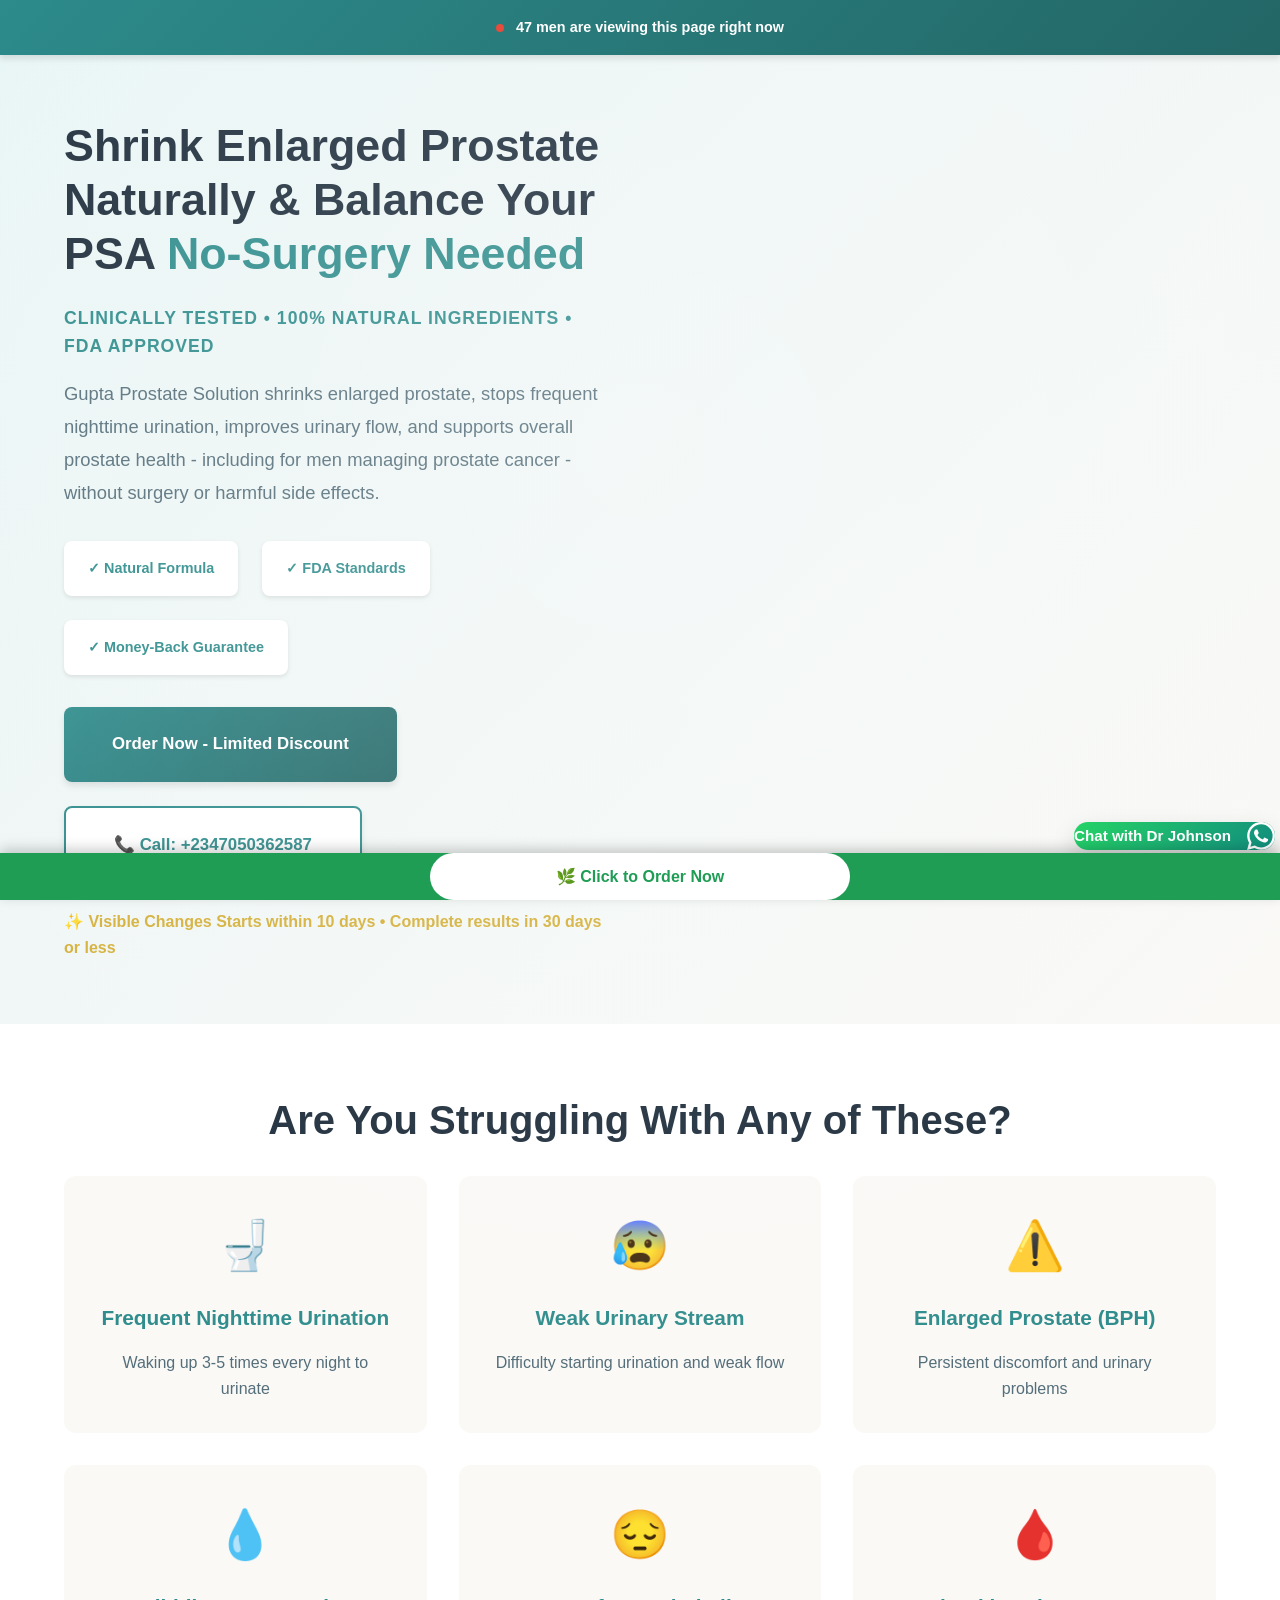
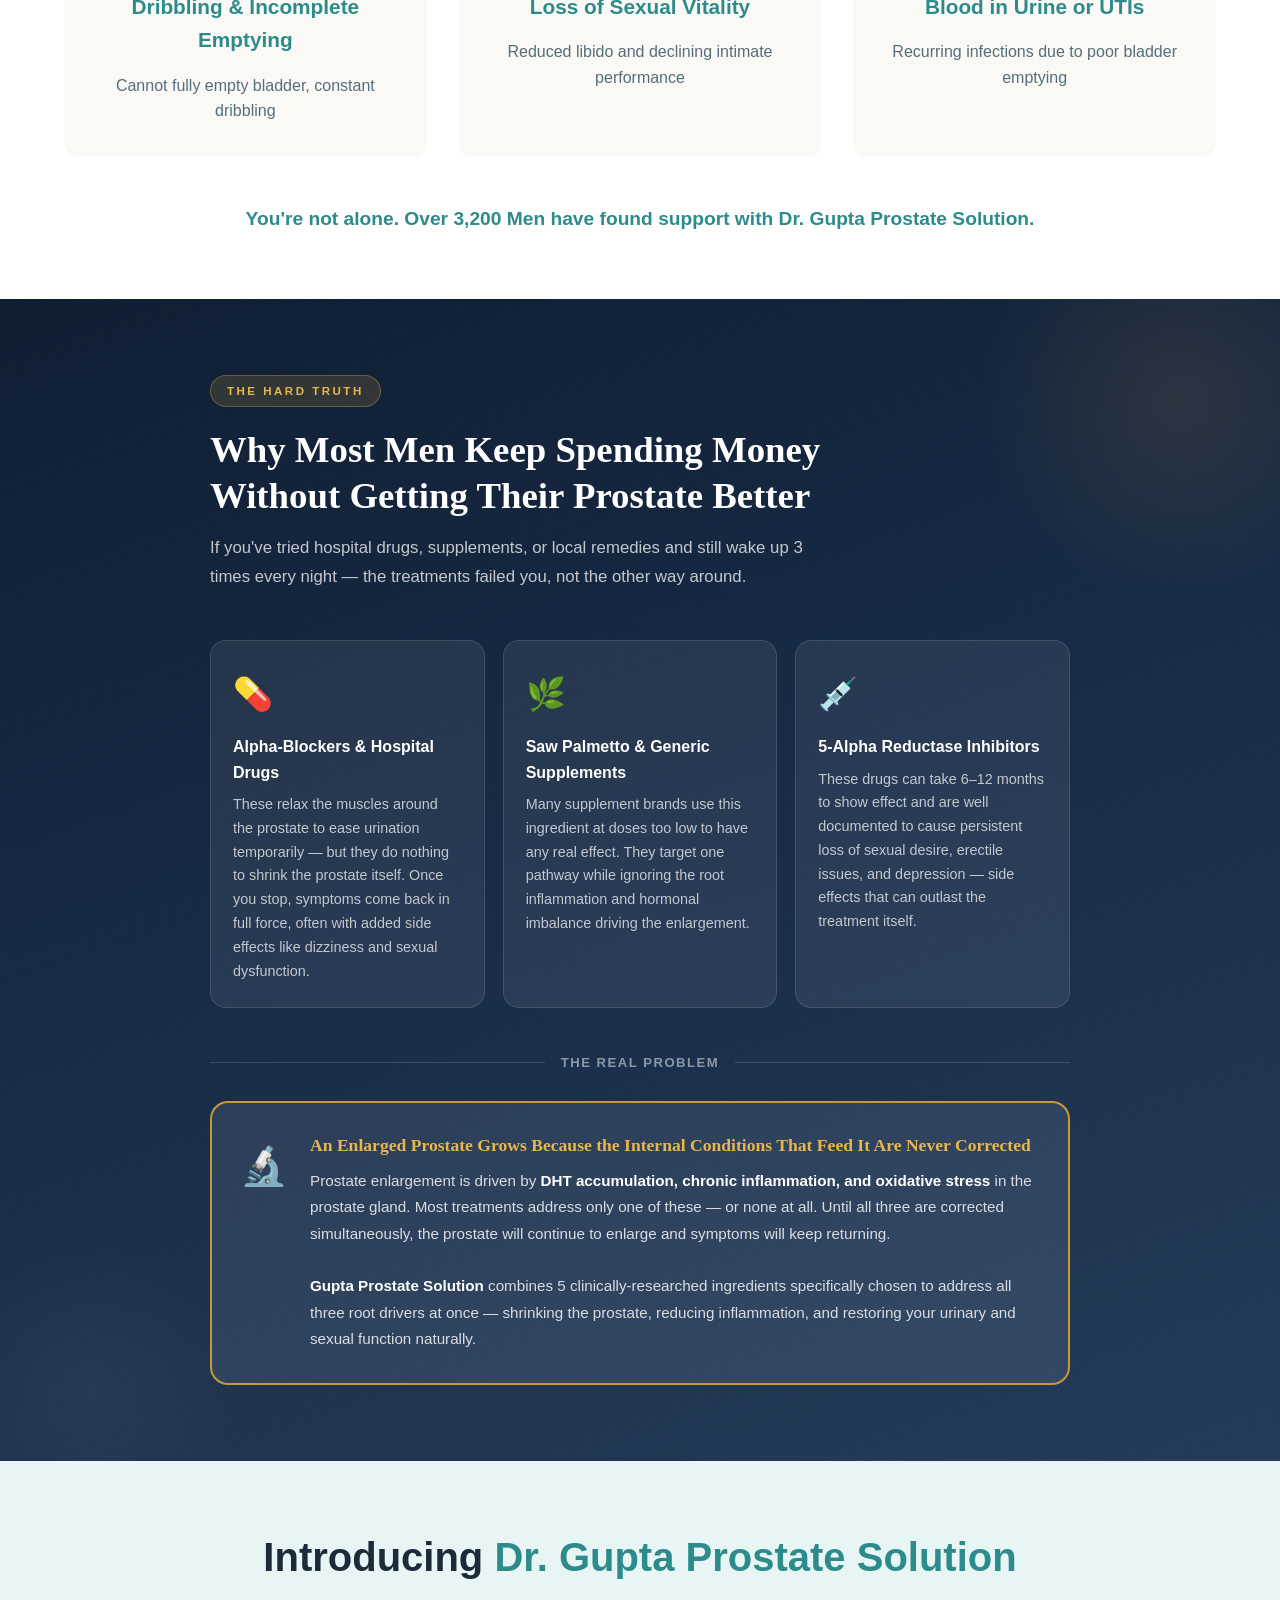
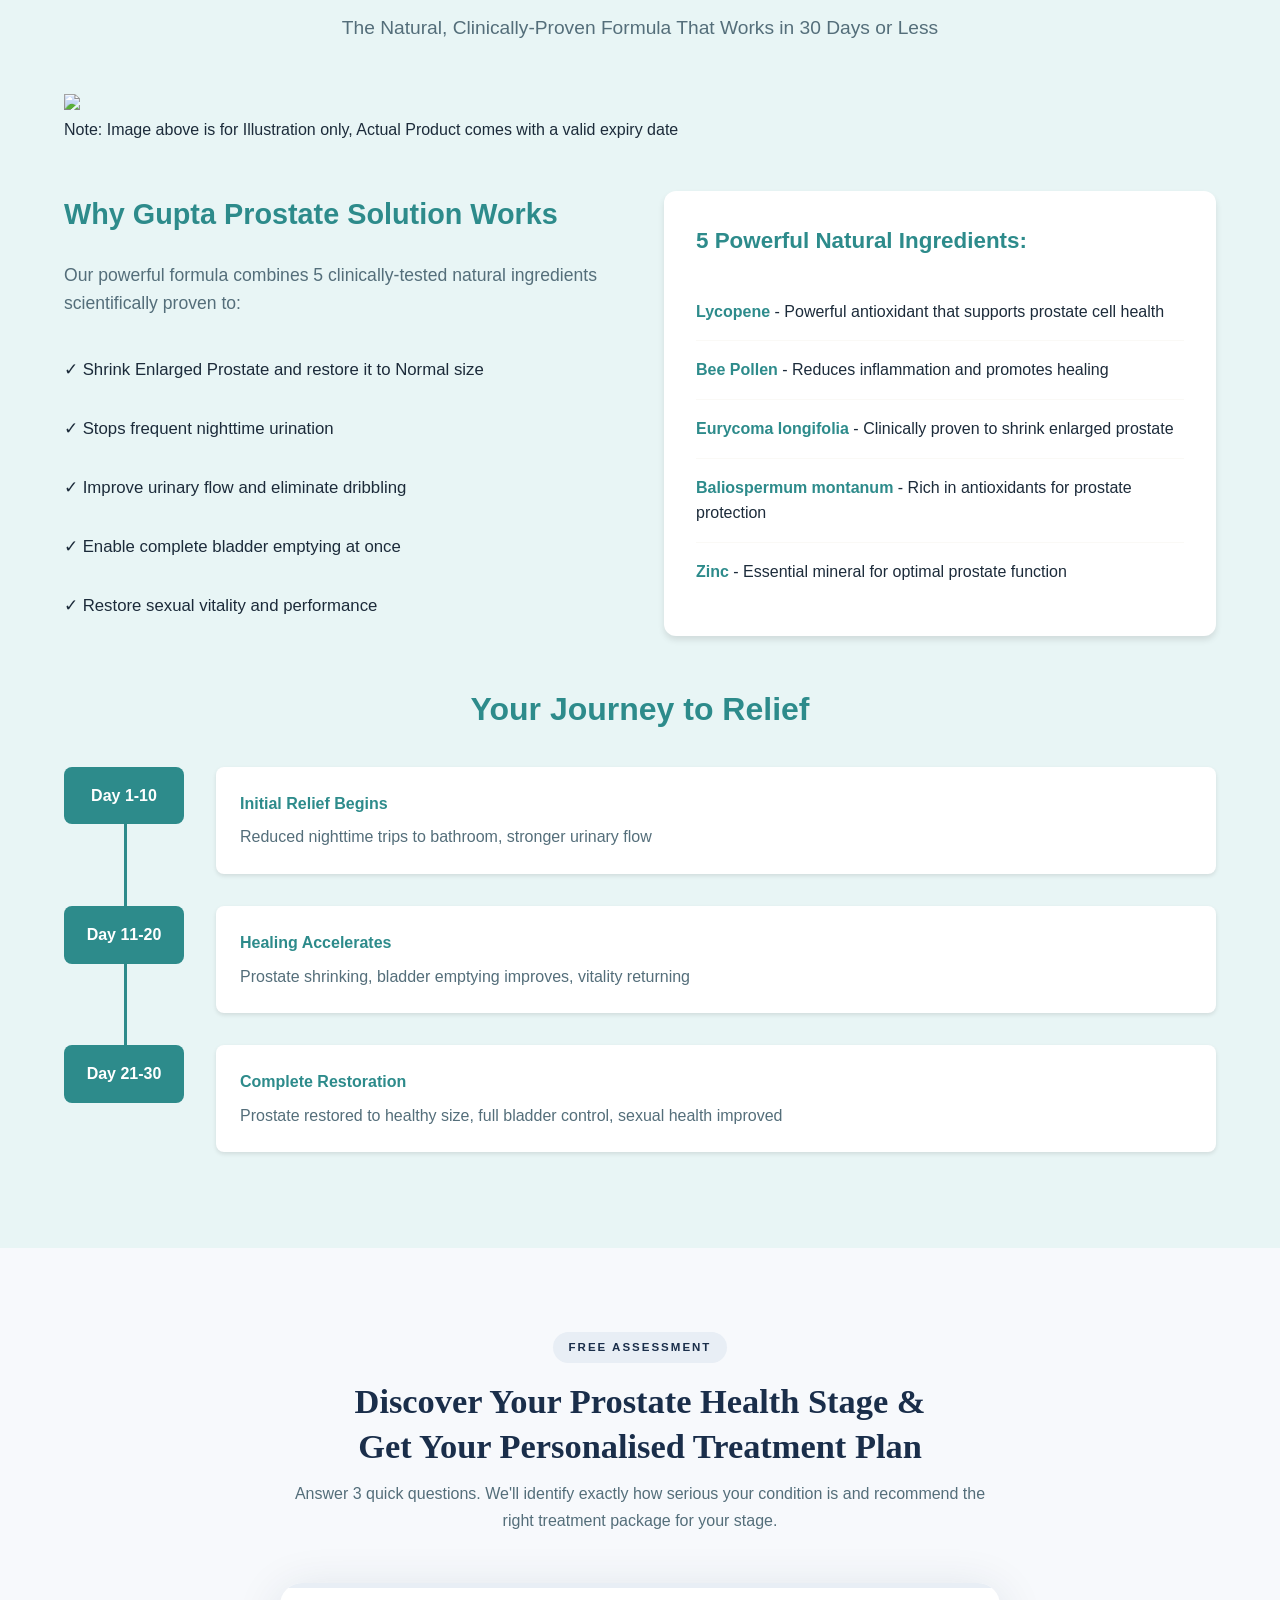
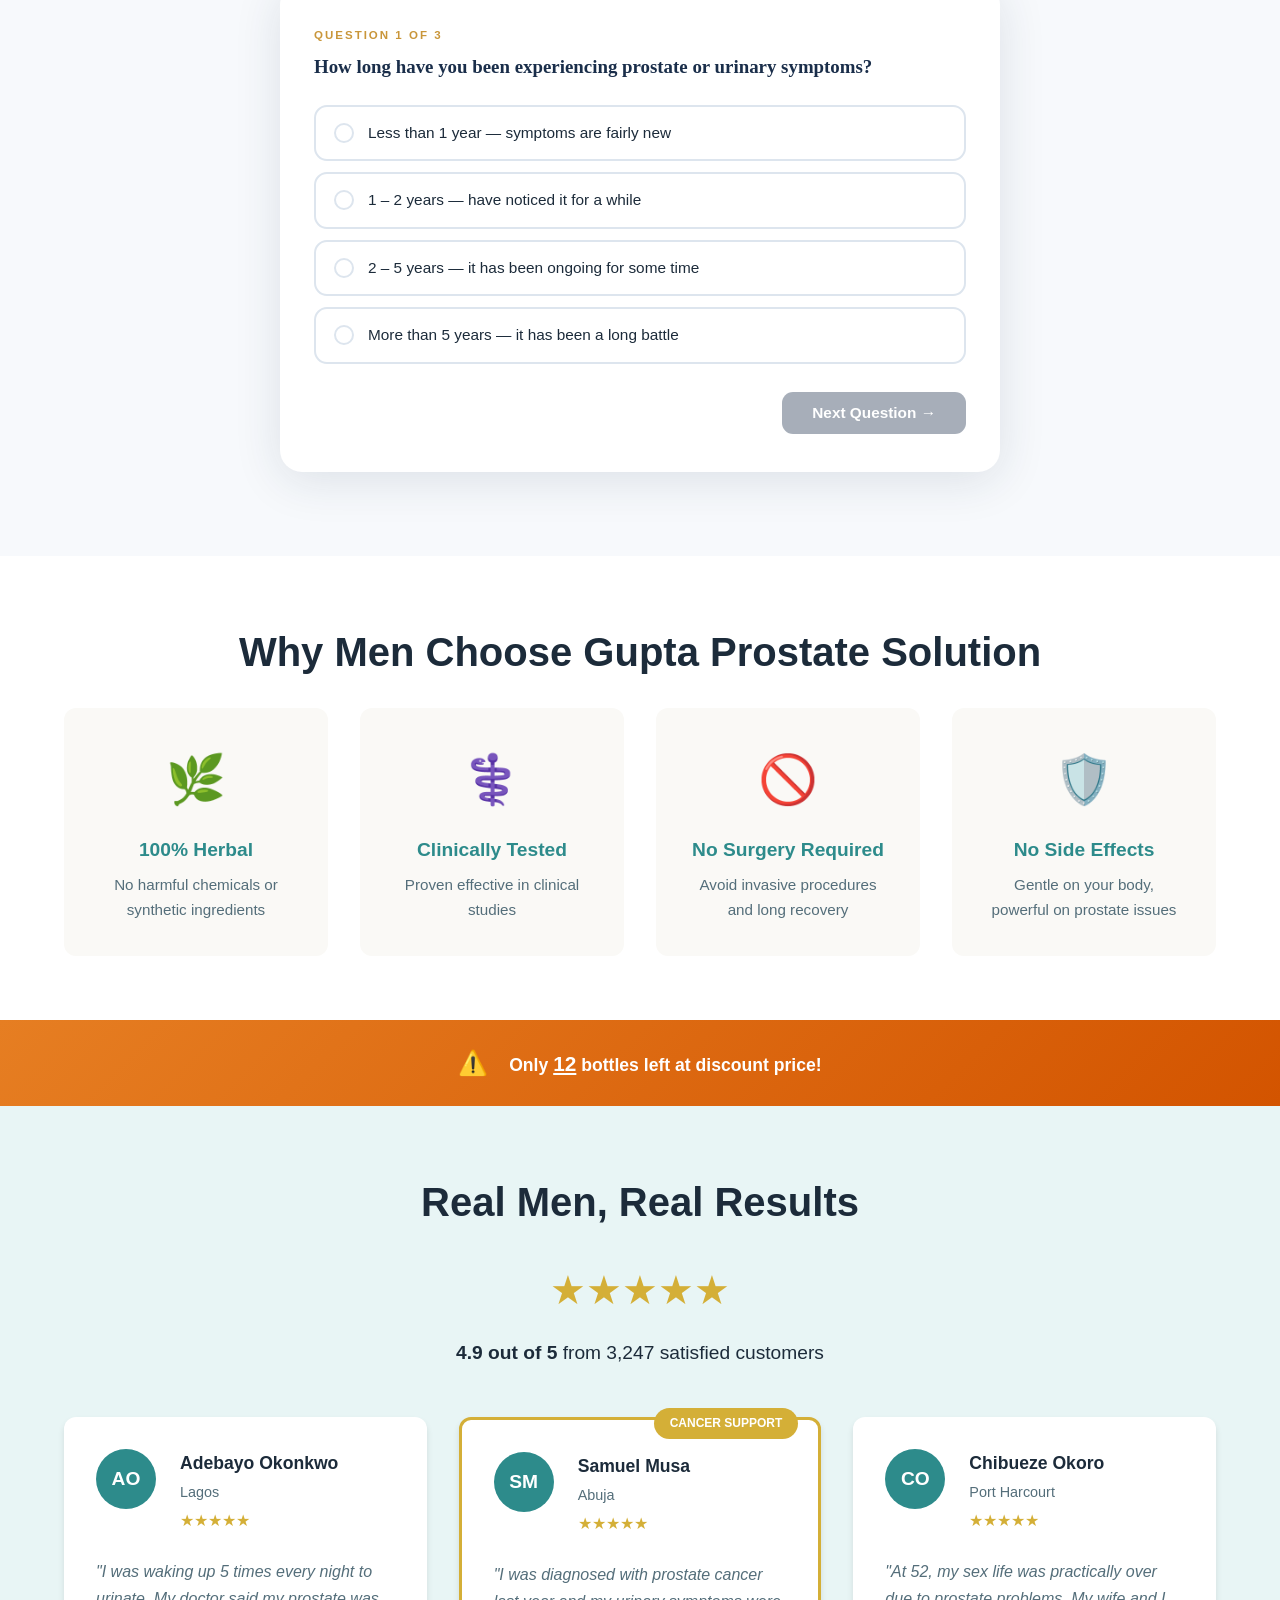
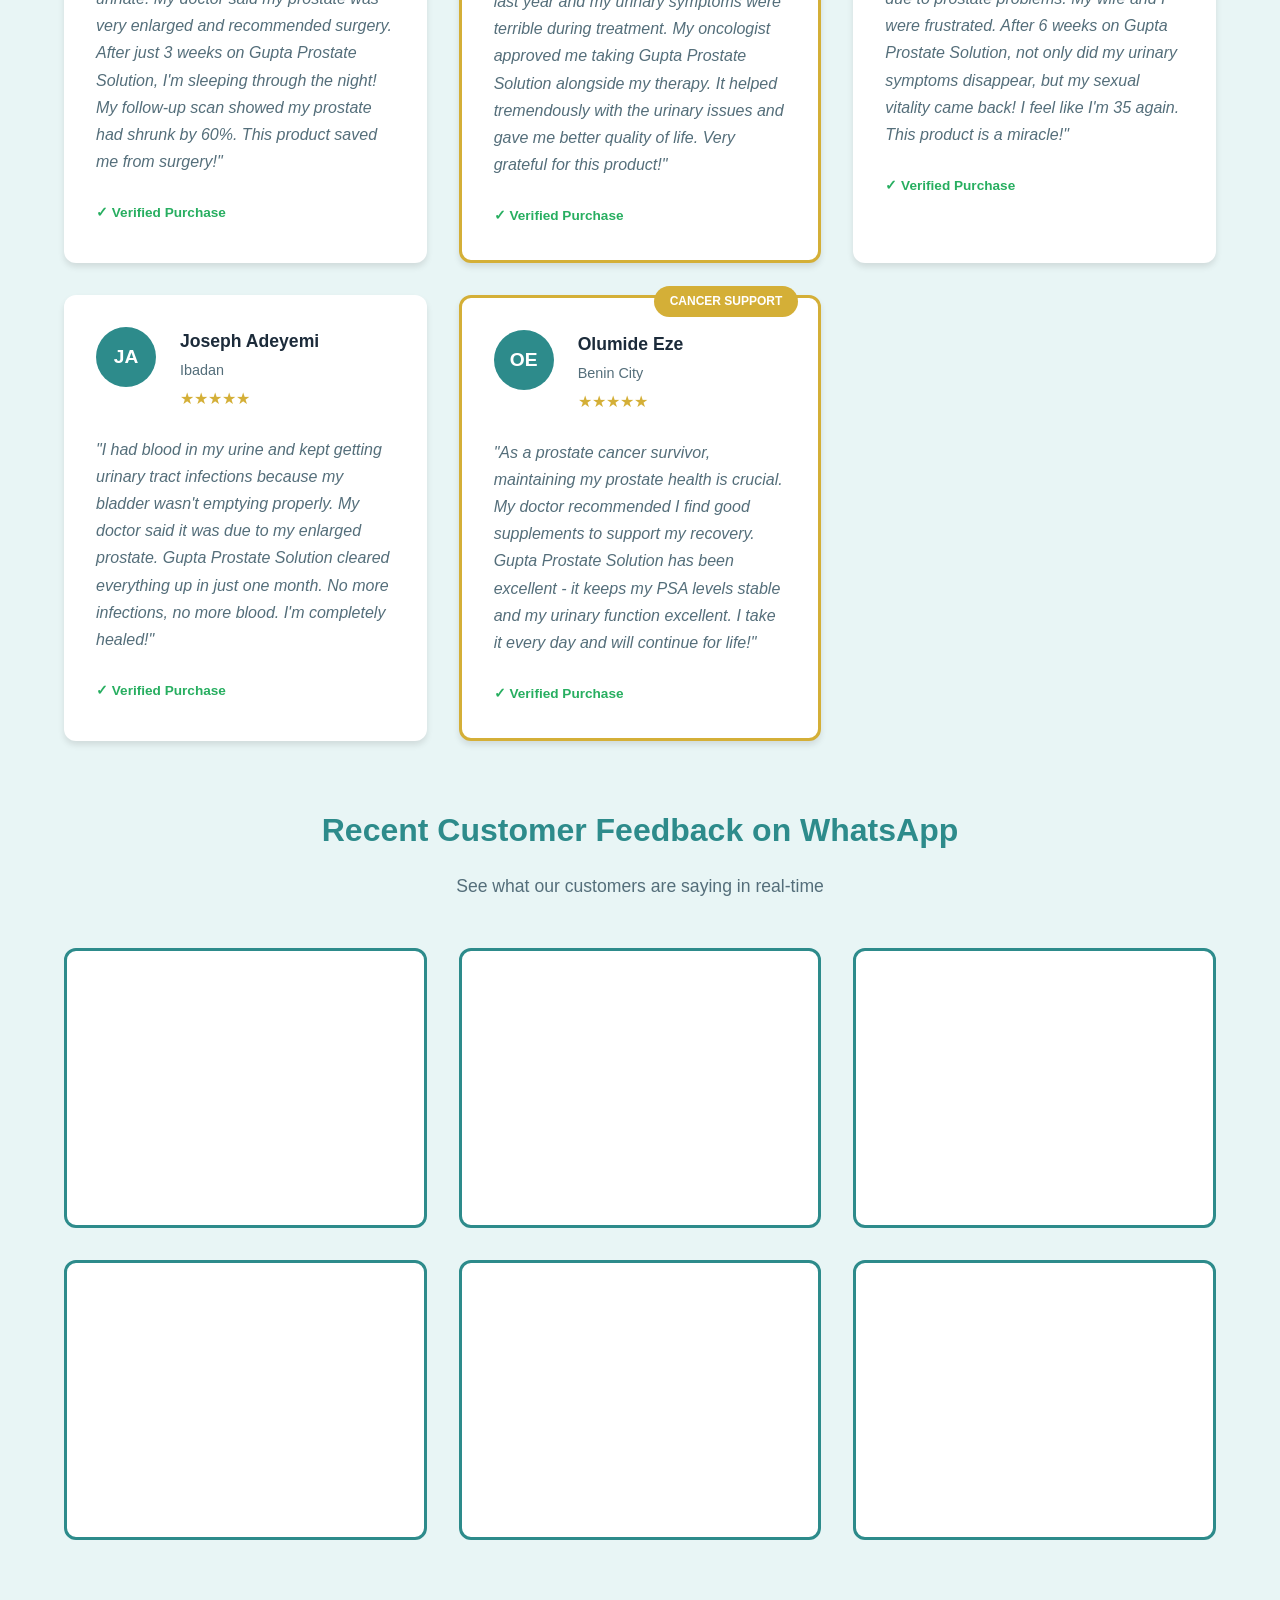
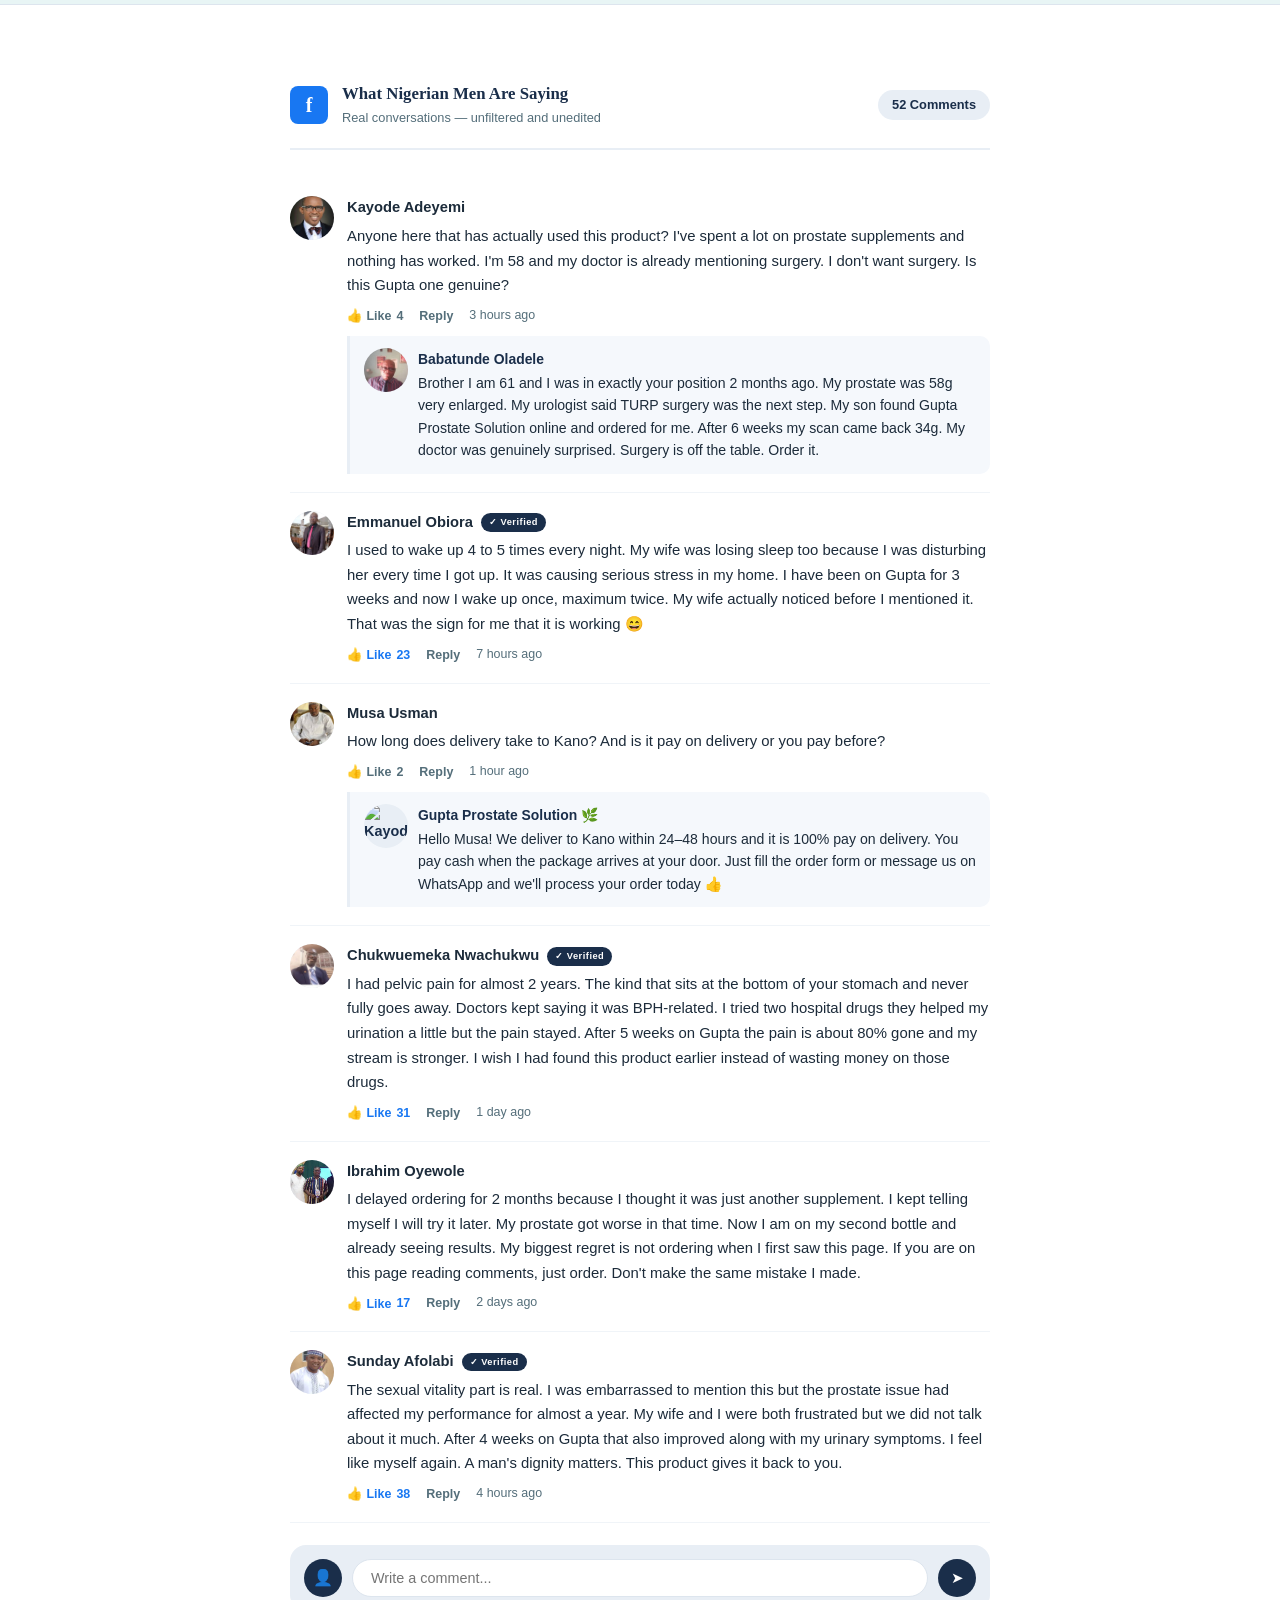
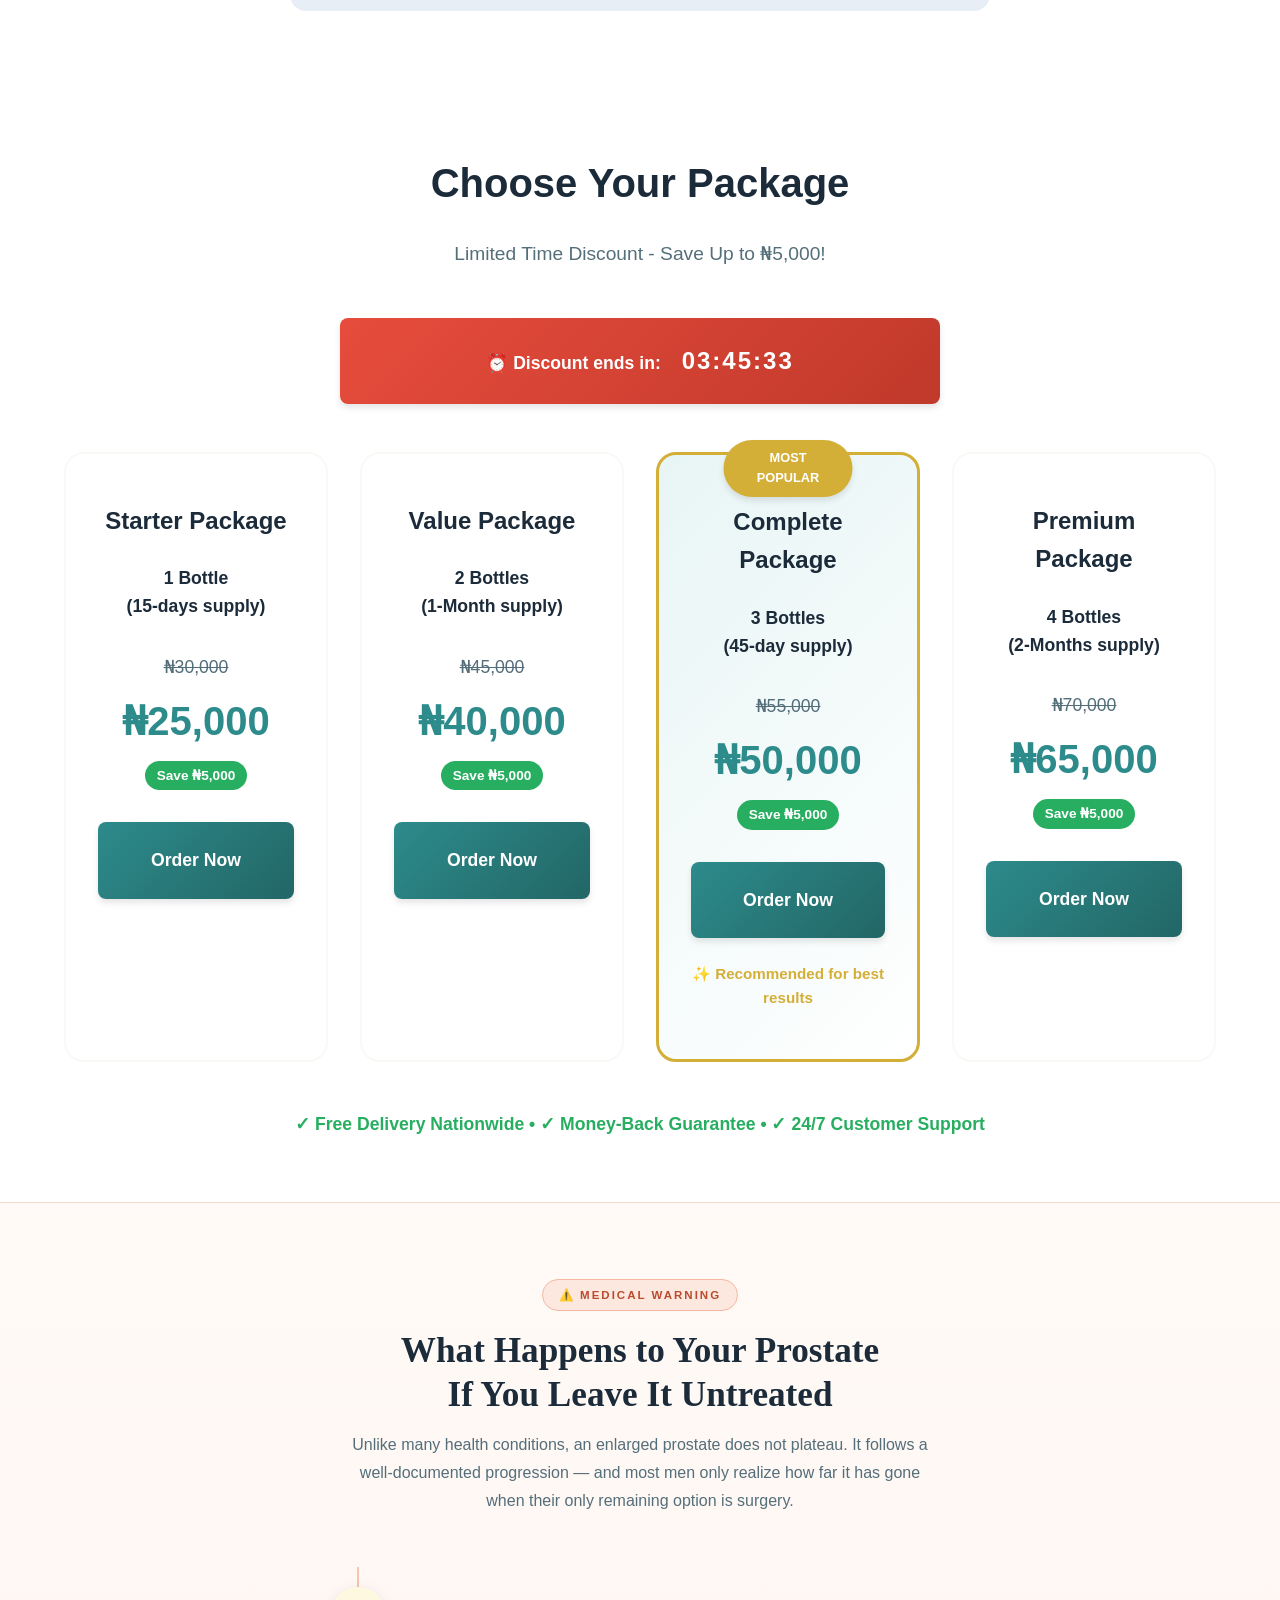
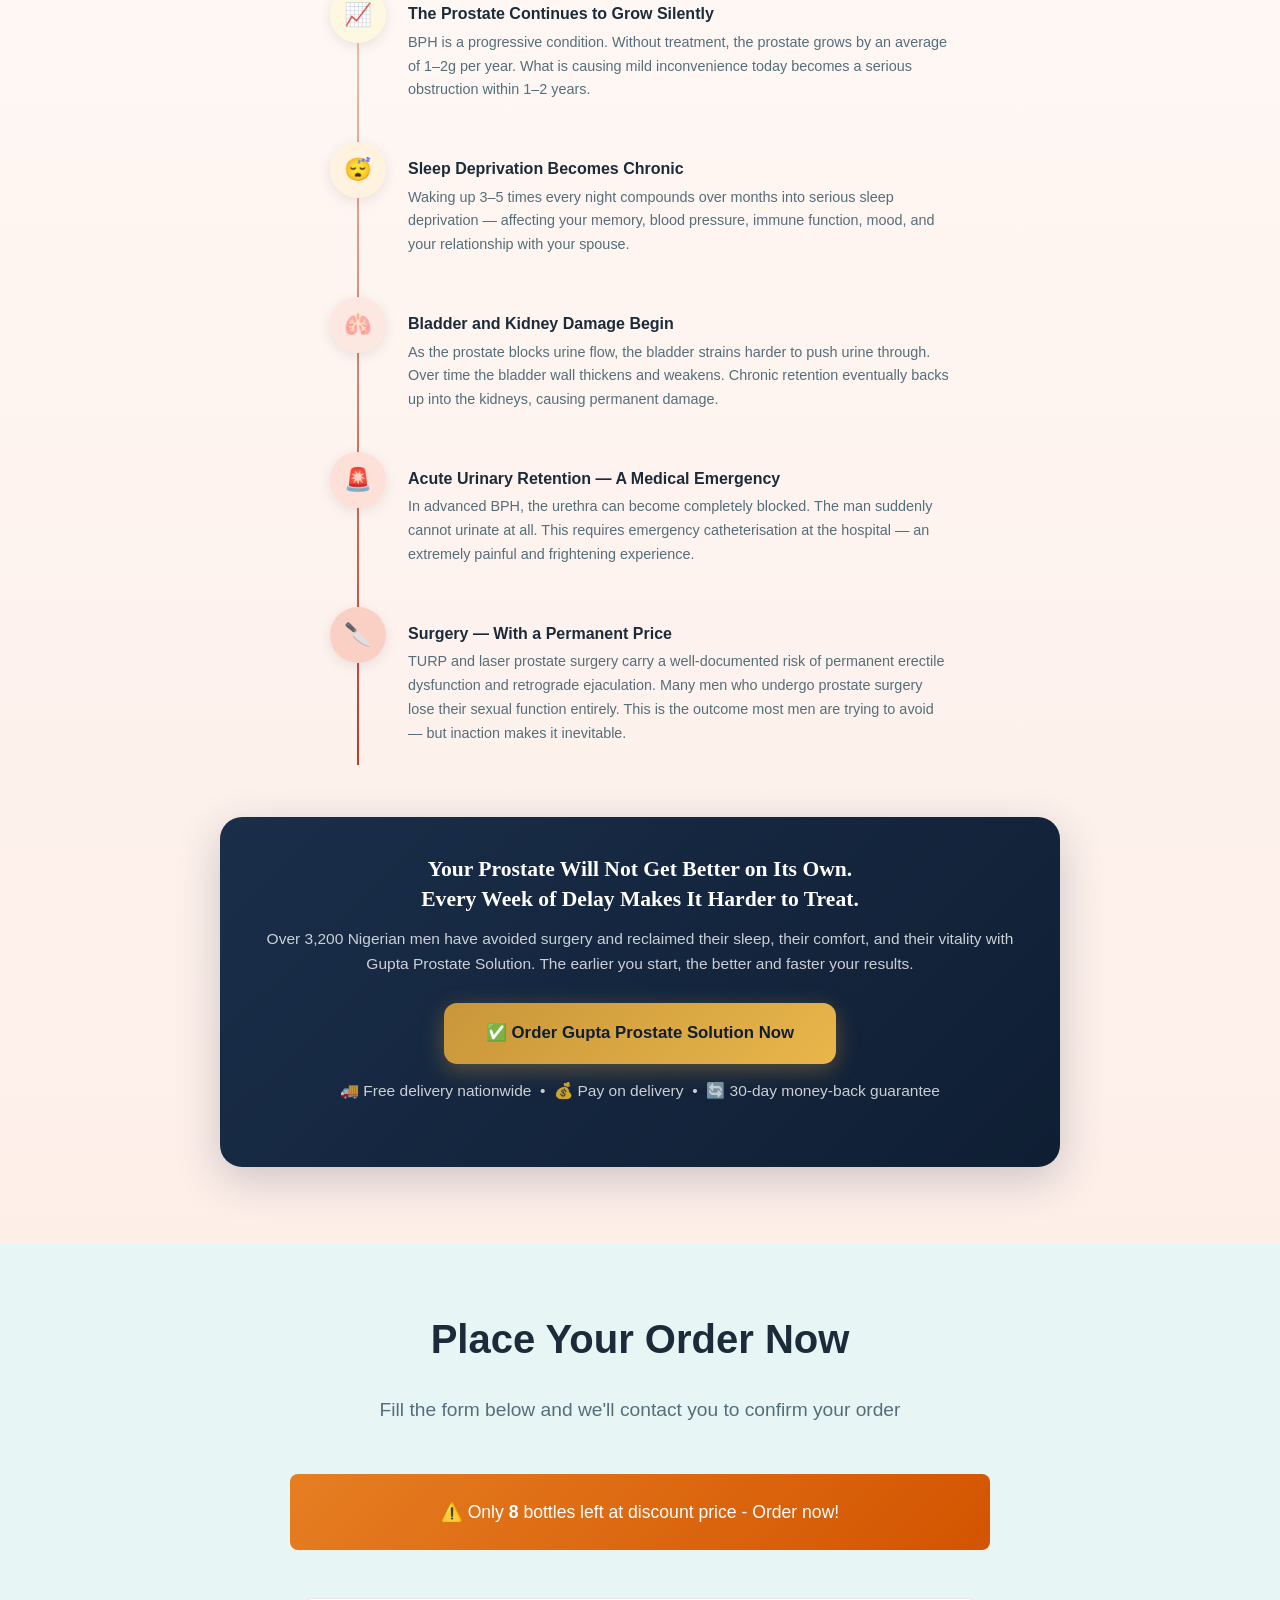
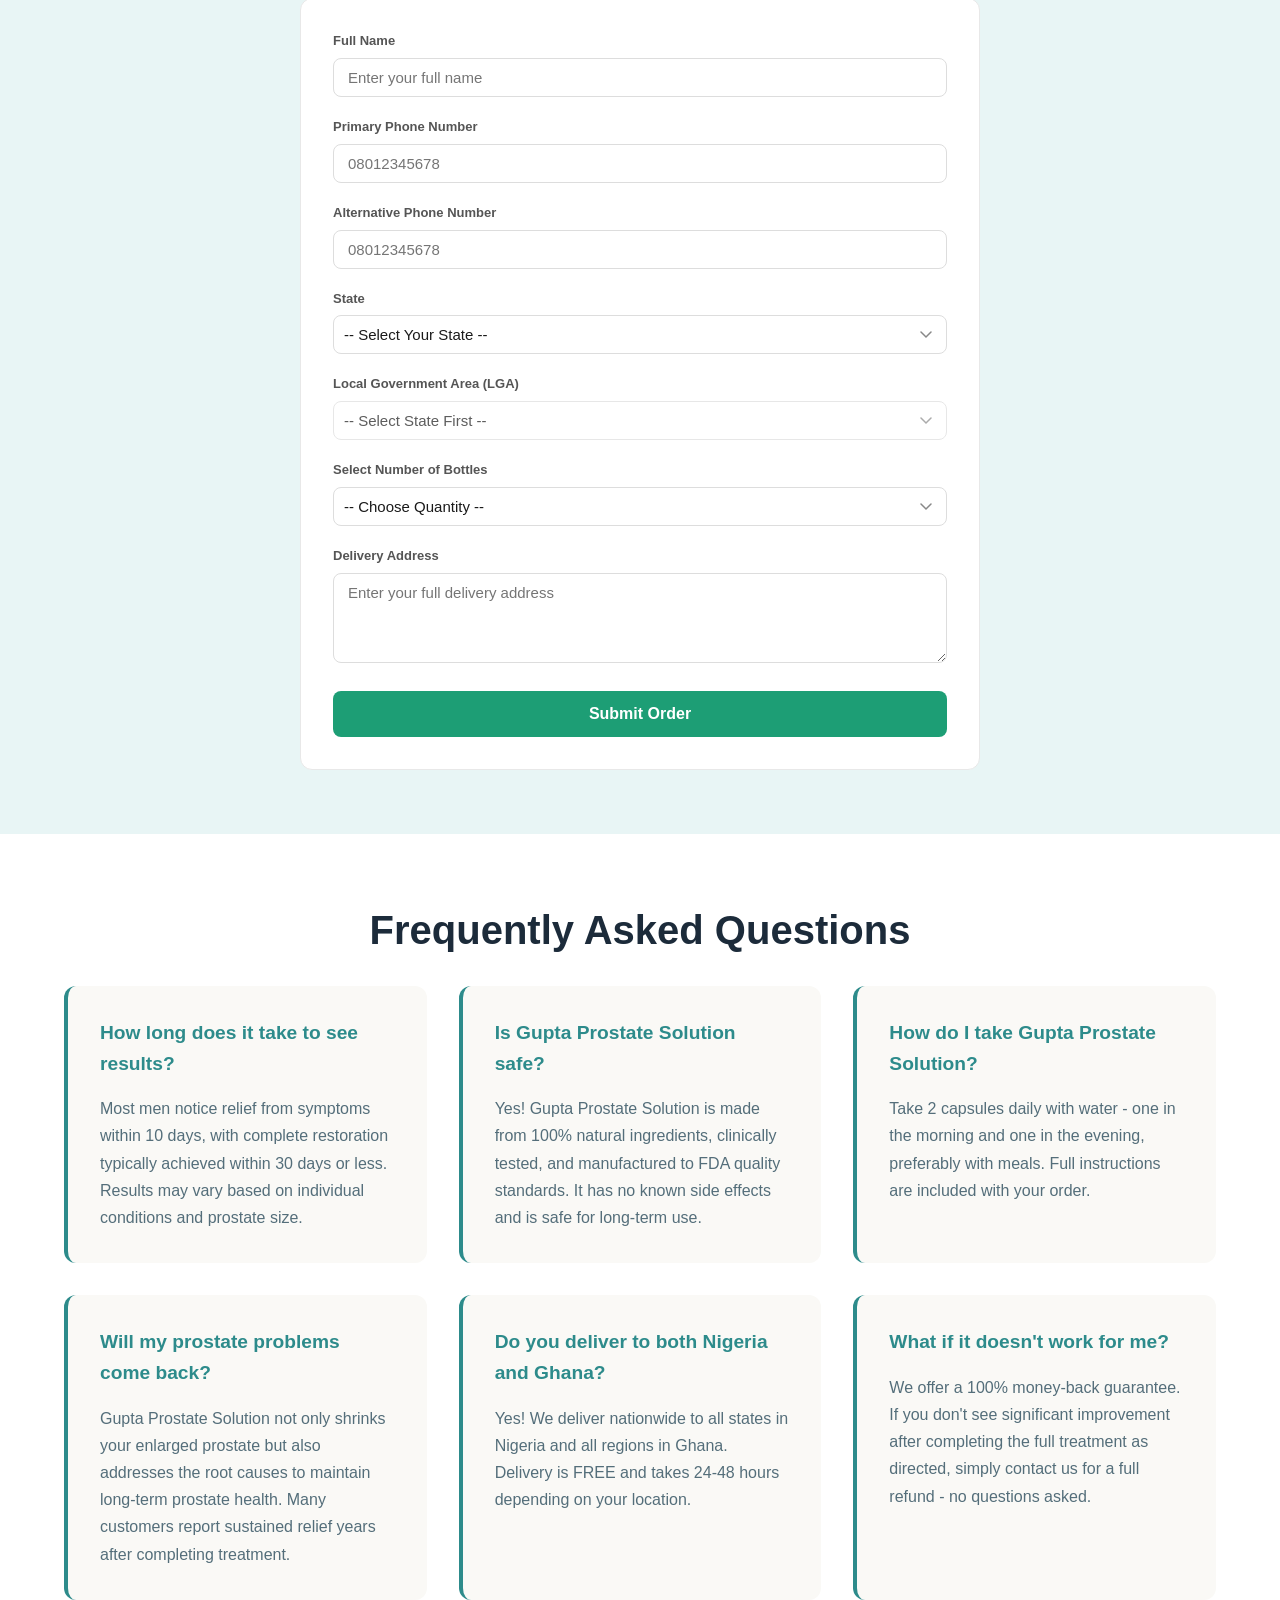
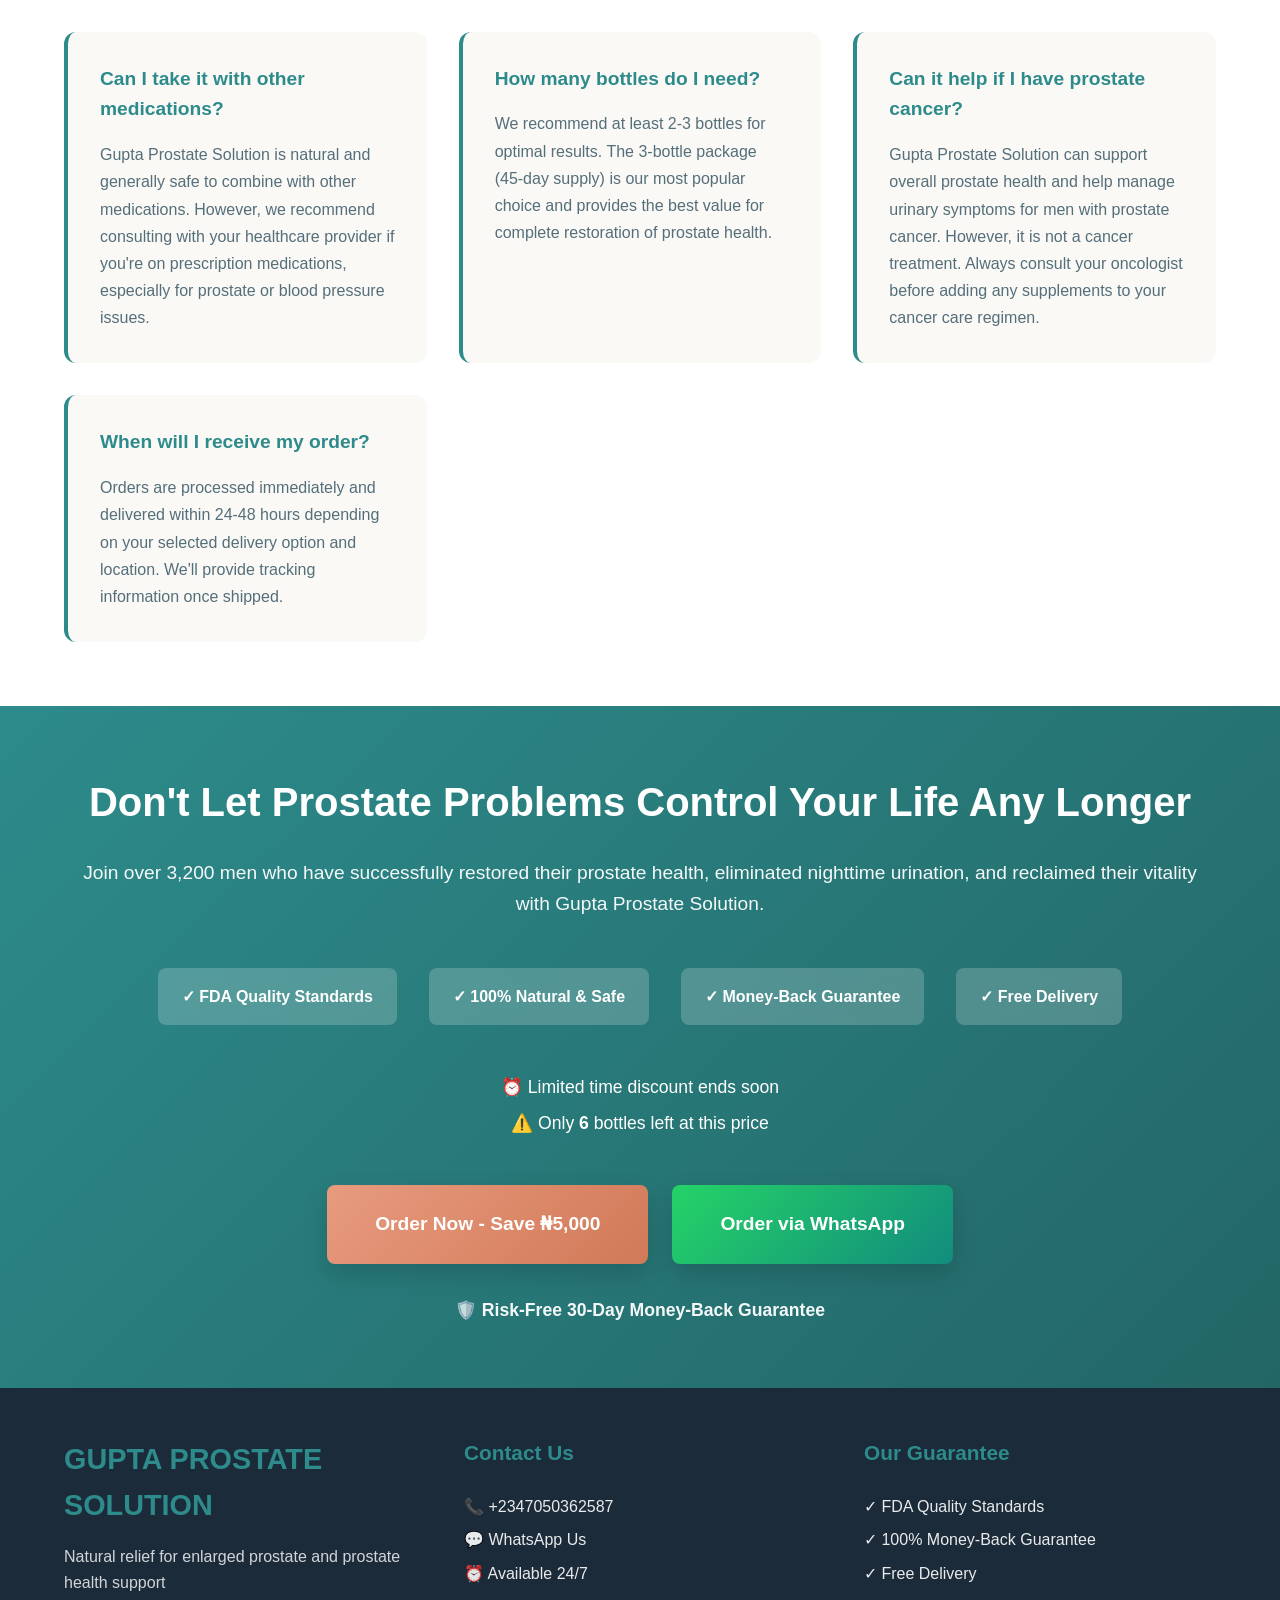
==== commit e592fe7b: "effef" ====
--- a/index.html
+++ b/index.html
@@ -3,7 +3,7 @@
   <head>
     <meta charset="UTF-8" />
     <meta name="viewport" content="width=device-width, initial-scale=1.0" />
-    <title>Gupta Solution - Relief for Enlarged Prostate</title>
+    <title>Gupta Solution</title>
     <meta
       name="description"
       content="Gupta Prostate Solution: Natural treatment for enlarged prostate (BPH) and prostate health support. See results in 30 days or less. Money-back guarantee."
@@ -125,7 +125,7 @@
           </div>
         </div>
         <p class="problem-highlight">
-          You're not alone. Over 3,200 Men have found relief with Dr. Gupta
+          You're not alone. Over 3,200 Men have found support with Dr. Gupta
           Prostate Solution.
         </p>
       </div>
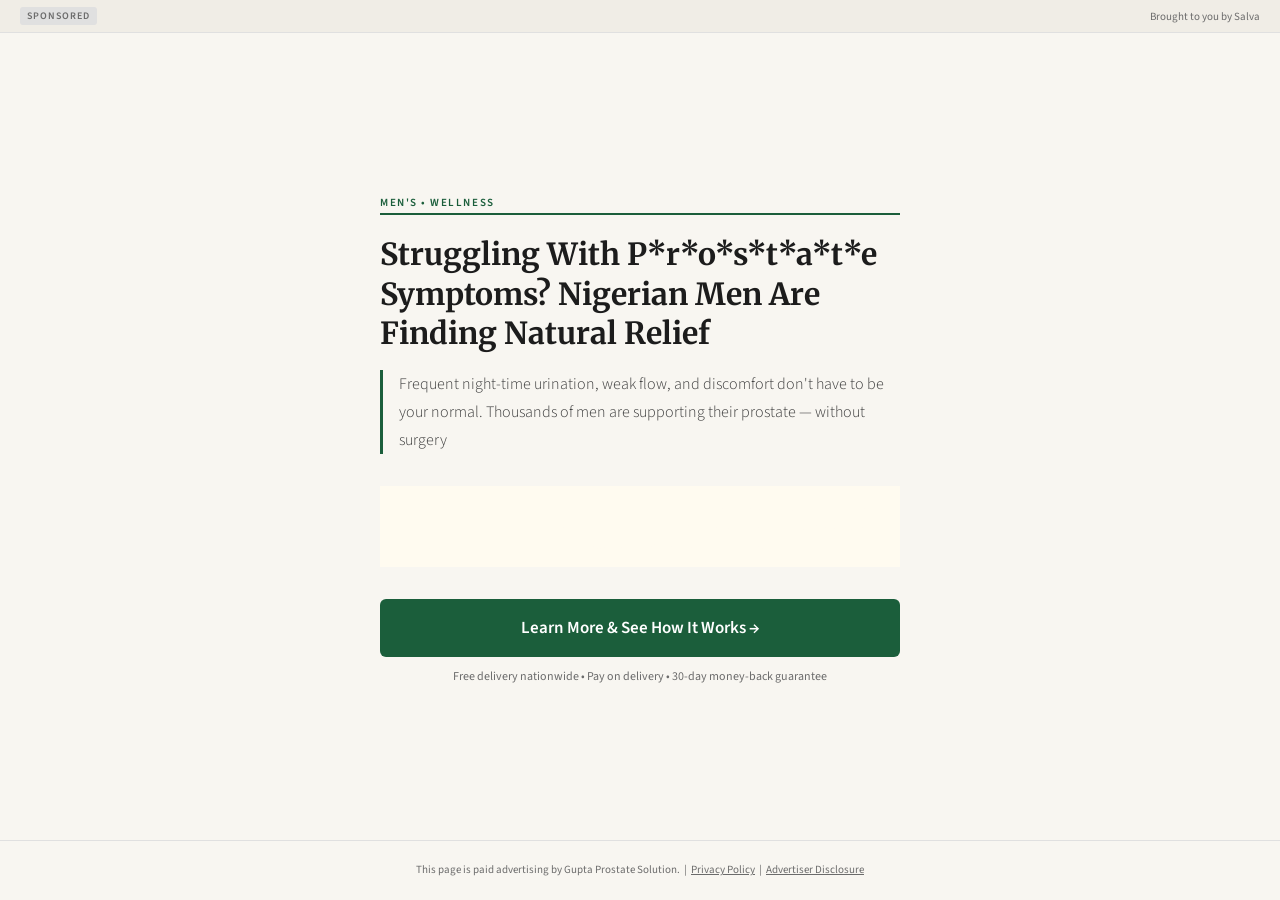
==== commit 4eea3dbc: "dsddsd" ====
--- a/index.html
+++ b/index.html
@@ -1,1443 +1,180 @@
-<!doctype html>
+<!DOCTYPE html>
 <html lang="en">
-  <head>
-    <meta charset="UTF-8" />
-    <meta name="viewport" content="width=device-width, initial-scale=1.0" />
-    <title>Gupta Solution</title>
-    <meta
-      name="description"
-      content="Gupta Prostate Solution: Natural treatment for enlarged prostate (BPH) and prostate health support. See results in 30 days or less. Money-back guarantee."
-    />
-    <link rel="stylesheet" href="style.css" />
-  </head>
-  <body>
-    <!-- Live Visitor Counter Bar -->
-    <div class="visitor-counter">
-      <span class="pulse-dot"></span>
-      <span id="visitorCount">47</span> men are viewing this page right now
-    </div>
+<head>
+<meta charset="UTF-8">
+<meta name="viewport" content="width=device-width, initial-scale=1.0">
+<title>Natural Prostate Support for Nigerian Men</title>
+<link href="https://fonts.googleapis.com/css2?family=Merriweather:ital,wght@0,700;1,400&family=Source+Sans+3:wght@300;400;600&display=swap" rel="stylesheet">
+<style>
+*, *::before, *::after { box-sizing: border-box; margin: 0; padding: 0; }
+:root {
+  --green: #1B5E3B;
+  --green-mid: #256B47;
+  --green-light: #EBF5EF;
+  --green-border: #B8DECA;
+  --text-dark: #1C1C1C;
+  --text-mid: #3D3D3D;
+  --text-muted: #6B6B6B;
+  --border: #E0E0E0;
+  --bg: #F8F6F1;
+  --white: #FFFFFF;
+}
+body {
+  font-family: 'Source Sans 3', sans-serif;
+  background: var(--bg);
+  color: var(--text-dark);
+  min-height: 100vh;
+  display: flex;
+  flex-direction: column;
+}
 
-    <!-- Floating WhatsApp Button -->
-    <a
-      href="https://wa.me/2347050362587?text=Hello,%20I%20want%20to%20order%20Gupta%20Prostate%20Solution"
-      class="whatsapp-float"
-      target="_blank"
-      rel="noopener"
-    >
-      <span class="whatsapp-text">Chat with Dr Johnson</span>
-      <span class="whatsapp-icon">
-        <svg viewBox="0 0 24 24" fill="currentColor" width="24" height="24">
-          <path
-            d="M17.472 14.382c-.297-.149-1.758-.867-2.03-.967-.273-.099-.471-.148-.67.15-.197.297-.767.966-.94 1.164-.173.199-.347.223-.644.075-.297-.15-1.255-.463-2.39-1.475-.883-.788-1.48-1.761-1.653-2.059-.173-.297-.018-.458.13-.606.134-.133.298-.347.446-.52.149-.174.198-.298.298-.497.099-.198.05-.371-.025-.52-.075-.149-.669-1.612-.916-2.207-.242-.579-.487-.5-.669-.51-.173-.008-.371-.01-.57-.01-.198 0-.52.074-.792.372-.272.297-1.04 1.016-1.04 2.479 0 1.462 1.065 2.875 1.213 3.074.149.198 2.096 3.2 5.077 4.487.709.306 1.262.489 1.694.625.712.227 1.36.195 1.871.118.571-.085 1.758-.719 2.006-1.413.248-.694.248-1.289.173-1.413-.074-.124-.272-.198-.57-.347m-5.421 7.403h-.004a9.87 9.87 0 01-5.031-1.378l-.361-.214-3.741.982.998-3.648-.235-.374a9.86 9.86 0 01-1.51-5.26c.001-5.45 4.436-9.884 9.888-9.884 2.64 0 5.122 1.03 6.988 2.898a9.825 9.825 0 012.893 6.994c-.003 5.45-4.437 9.884-9.885 9.884m8.413-18.297A11.815 11.815 0 0012.05 0C5.495 0 .16 5.335.157 11.892c0 2.096.547 4.142 1.588 5.945L.057 24l6.305-1.654a11.882 11.882 0 005.683 1.448h.005c6.554 0 11.89-5.335 11.893-11.893a11.821 11.821 0 00-3.48-8.413Z"
-          />
-        </svg>
-      </span>
-    </a>
+/* AD BAR */
+.ad-bar {
+  background: #F0EDE6;
+  border-bottom: 1px solid var(--border);
+  padding: 7px 20px;
+  display: flex;
+  align-items: center;
+  justify-content: space-between;
+  font-size: 11px;
+  color: var(--text-muted);
+}
+.ad-tag {
+  background: var(--border);
+  color: var(--text-muted);
+  font-size: 10px;
+  font-weight: 600;
+  letter-spacing: 0.1em;
+  text-transform: uppercase;
+  padding: 2px 7px;
+  border-radius: 3px;
+}
 
-    <!-- Order Notification Popup -->
-    <div class="order-notification" id="orderNotification">
-      <div class="notification-content">
-        <span class="notification-icon">👤</span>
-        <div class="notification-text">
-          <strong id="notificationName">Chidi from Lagos</strong>
-          <span id="notificationOrder">just ordered 2 Bottles</span>
-        </div>
-      </div>
-    </div>
+/* MAIN */
+.wrap {
+  max-width: 560px;
+  margin: 0 auto;
+  padding: 3rem 1.25rem 2.5rem;
+  flex: 1;
+  display: flex;
+  flex-direction: column;
+  justify-content: center;
+}
 
-    <!-- Hero Section -->
-    <section class="hero">
-      <div class="container">
-        <div class="hero-content">
-          <div class="hero-text">
-            <h1>
-              Shrink Enlarged Prostate Naturally & Balance Your PSA
-              <span class="highlight">No-Surgery Needed</span>
-            </h1>
-            <p class="hero-subtitle">
-              Clinically Tested • 100% Natural Ingredients • FDA Approved
-            </p>
-            <p class="hero-description">
-              Gupta Prostate Solution shrinks enlarged prostate, stops frequent
-              nighttime urination, improves urinary flow, and supports overall
-              prostate health - including for men managing prostate cancer -
-              without surgery or harmful side effects.
-            </p>
+.category {
+  display: inline-block;
+  font-size: 11px;
+  font-weight: 600;
+  letter-spacing: 0.14em;
+  text-transform: uppercase;
+  color: var(--green);
+  border-bottom: 2px solid var(--green);
+  padding-bottom: 3px;
+  margin-bottom: 1.25rem;
+}
 
-            <div class="trust-badges">
-              <div class="badge-item">✓ Natural Formula</div>
-              <div class="badge-item">✓ FDA Standards</div>
-              <div class="badge-item">✓ Money-Back Guarantee</div>
-            </div>
+h1 {
+  font-family: 'Merriweather', serif;
+  font-size: clamp(1.4rem, 5vw, 1.9rem);
+  font-weight: 700;
+  line-height: 1.3;
+  color: var(--text-dark);
+  margin-bottom: 1rem;
+}
 
-            <div class="hero-cta">
-              <a href="#order-form" class="btn-primary"
-                >Order Now - Limited Discount</a
-              >
-              <a href="tel:+2347050362587" class="btn-secondary"
-                >📞 Call: +2347050362587</a
-              >
-            </div>
+.intro {
+  font-size: 16px;
+  font-weight: 300;
+  line-height: 1.75;
+  color: var(--text-mid);
+  margin-bottom: 2rem;
+  border-left: 3px solid var(--green);
+  padding-left: 16px;
+}
 
-            <p class="hero-assurance">
-              ✨ Visible Changes Starts within 10 days • Complete results in 30
-              days or less
-            </p>
-          </div>
-        </div>
-      </div>
-    </section>
+/* DISCLAIMER */
+.disclaimer {
+  background: #FFFBF0;
+  /* border: 1px solid #E8D9A0;
+  border-radius: 8px; */
+  padding: 12px 16px;
+  font-size: 12px;
+  line-height: 1.6;
+  color: #FFFBF0;
+  margin-bottom: 2rem;
+}
+.disclaimer strong { color: #FFFBF0; }
 
-    <!-- Problem Section -->
-    <section class="problem-section">
-      <div class="container">
-        <h2 class="section-title">Are You Struggling With Any of These?</h2>
-        <div class="problem-grid">
-          <div class="problem-item">
-            <span class="problem-icon">🚽</span>
-            <h3>Frequent Nighttime Urination</h3>
-            <p>Waking up 3-5 times every night to urinate</p>
-          </div>
-          <div class="problem-item">
-            <span class="problem-icon">😰</span>
-            <h3>Weak Urinary Stream</h3>
-            <p>Difficulty starting urination and weak flow</p>
-          </div>
-          <div class="problem-item">
-            <span class="problem-icon">⚠️</span>
-            <h3>Enlarged Prostate (BPH)</h3>
-            <p>Persistent discomfort and urinary problems</p>
-          </div>
-          <div class="problem-item">
-            <span class="problem-icon">💧</span>
-            <h3>Dribbling & Incomplete Emptying</h3>
-            <p>Cannot fully empty bladder, constant dribbling</p>
-          </div>
-          <div class="problem-item">
-            <span class="problem-icon">😔</span>
-            <h3>Loss of Sexual Vitality</h3>
-            <p>Reduced libido and declining intimate performance</p>
-          </div>
-          <div class="problem-item">
-            <span class="problem-icon">🩸</span>
-            <h3>Blood in Urine or UTIs</h3>
-            <p>Recurring infections due to poor bladder emptying</p>
-          </div>
-        </div>
-        <p class="problem-highlight">
-          You're not alone. Over 3,200 Men have found support with Dr. Gupta
-          Prostate Solution.
-        </p>
-      </div>
-    </section>
+/* CTA */
+.cta-btn {
+  display: flex;
+  align-items: center;
+  justify-content: center;
+  gap: 10px;
+  background: var(--green);
+  color: #fff;
+  font-family: 'Source Sans 3', sans-serif;
+  font-size: 17px;
+  font-weight: 600;
+  text-decoration: none;
+  border-radius: 6px;
+  padding: 17px 28px;
+  width: 100%;
+  transition: background 0.18s, transform 0.12s;
+}
+.cta-btn:hover { background: var(--green-mid); transform: translateY(-1px); }
+.cta-btn:active { transform: scale(0.98); }
 
-    <section class="gp-why-fail">
-      <div class="inner">
-        <span class="gp-tag">The Hard Truth</span>
-        <h2>
-          Why Most Men Keep Spending Money<br />Without Getting Their Prostate
-          Better
-        </h2>
-        <p class="subtitle">
-          If you've tried hospital drugs, supplements, or local remedies and
-          still wake up 3 times every night — the treatments failed you, not the
-          other way around.
-        </p>
+.cta-sub {
+  margin-top: 10px;
+  font-size: 12px;
+  color: var(--text-muted);
+  text-align: center;
+  line-height: 1.6;
+}
 
-        <div class="fail-grid">
-          <div class="fail-card">
-            <span class="icon">💊</span>
-            <h3>Alpha-Blockers & Hospital Drugs</h3>
-            <p>
-              These relax the muscles around the prostate to ease urination
-              temporarily — but they do nothing to shrink the prostate itself.
-              Once you stop, symptoms come back in full force, often with added
-              side effects like dizziness and sexual dysfunction.
-            </p>
-          </div>
-          <div class="fail-card">
-            <span class="icon">🌿</span>
-            <h3>Saw Palmetto & Generic Supplements</h3>
-            <p>
-              Many supplement brands use this ingredient at doses too low to
-              have any real effect. They target one pathway while ignoring the
-              root inflammation and hormonal imbalance driving the enlargement.
-            </p>
-          </div>
-          <div class="fail-card">
-            <span class="icon">💉</span>
-            <h3>5-Alpha Reductase Inhibitors</h3>
-            <p>
-              These drugs can take 6–12 months to show effect and are well
-              documented to cause persistent loss of sexual desire, erectile
-              issues, and depression — side effects that can outlast the
-              treatment itself.
-            </p>
-          </div>
-        </div>
+/* FOOTER */
+.footer {
+  border-top: 1px solid var(--border);
+  padding: 1.25rem;
+  text-align: center;
+  font-size: 11px;
+  color: var(--text-muted);
+  line-height: 1.7;
+}
+.footer a { color: var(--text-muted); text-decoration: underline; }
+</style>
+</head>
+<body>
 
-        <div class="fail-truth-bar">
-          <hr />
-          <span>The Real Problem</span>
-          <hr />
-        </div>
+<div class="ad-bar">
+  <span class="ad-tag">Sponsored</span>
+  <span>Brought to you by Salva </span>
+</div>
 
-        <div class="fail-solution">
-          <span class="sol-icon">🔬</span>
-          <div>
-            <h3>
-              An Enlarged Prostate Grows Because the Internal Conditions That
-              Feed It Are Never Corrected
-            </h3>
-            <p>
-              Prostate enlargement is driven by
-              <strong
-                >DHT accumulation, chronic inflammation, and oxidative
-                stress</strong
-              >
-              in the prostate gland. Most treatments address only one of these —
-              or none at all. Until all three are corrected simultaneously, the
-              prostate will continue to enlarge and symptoms will keep
-              returning.
-            </p>
-            <br />
-            <p>
-              <strong>Gupta Prostate Solution</strong> combines 5
-              clinically-researched ingredients specifically chosen to address
-              all three root drivers at once — shrinking the prostate, reducing
-              inflammation, and restoring your urinary and sexual function
-              naturally.
-            </p>
-          </div>
-        </div>
-      </div>
-    </section>
+<div class="wrap">
 
-    <!-- Solution Section -->
-    <section class="solution-section">
-      <div class="container">
-        <h2 class="section-title">
-          Introducing
-          <span class="brand-highlight">Dr. Gupta Prostate Solution</span>
-        </h2>
-        <p class="section-subtitle">
-          The Natural, Clinically-Proven Formula That Works in 30 Days or Less
-        </p>
-        <div style="width: 100%">
-          <img
-            src="images/7edec708-849d-4087-b0bb-ae9d73631079.JPG"
-            style="width: 100%; height: auto"
-          />
-          <p>
-            Note: Image above is for Illustration only, Actual Product comes
-            with a valid expiry date
-          </p>
-        </div>
+  <span class="category">Men's &bull;  Wellness</span>
 
-        <div class="solution-content">
-          <div class="solution-text">
-            <h3>Why Gupta Prostate Solution Works</h3>
-            <p>
-              Our powerful formula combines 5 clinically-tested natural
-              ingredients scientifically proven to:
-            </p>
-            <ul class="benefits-list">
-              <li>✓ Shrink Enlarged Prostate and restore it to Normal size</li>
-              <li>✓ Stops frequent nighttime urination</li>
-              <li>✓ Improve urinary flow and eliminate dribbling</li>
-              <li>✓ Enable complete bladder emptying at once</li>
-              <li>✓ Restore sexual vitality and performance</li>
-            </ul>
-          </div>
+  <h1>Struggling With P*r*o*s*t*a*t*e Symptoms? Nigerian Men Are Finding Natural Relief</h1>
 
-          <div class="ingredients-box">
-            <h3>5 Powerful Natural Ingredients:</h3>
-            <div class="ingredient-item">
-              <strong>Lycopene</strong> - Powerful antioxidant that supports
-              prostate cell health
-            </div>
-            <div class="ingredient-item">
-              <strong>Bee Pollen</strong> - Reduces inflammation and promotes
-              healing
-            </div>
-            <div class="ingredient-item">
-              <strong>Eurycoma longifolia</strong> - Clinically proven to shrink
-              enlarged prostate
-            </div>
-            <div class="ingredient-item">
-              <strong>Baliospermum montanum</strong> - Rich in antioxidants for
-              prostate protection
-            </div>
-            <div class="ingredient-item">
-              <strong>Zinc</strong> - Essential mineral for optimal prostate
-              function
-            </div>
-          </div>
-        </div>
+  <p class="intro">Frequent night-time urination, weak flow, and discomfort don't have to be your normal. Thousands of men are supporting their prostate — without surgery</p>
 
-        <div class="timeline">
-          <h3>Your Journey to Relief</h3>
-          <div class="timeline-item">
-            <div class="timeline-day">Day 1-10</div>
-            <div class="timeline-content">
-              <h4>Initial Relief Begins</h4>
-              <p>Reduced nighttime trips to bathroom, stronger urinary flow</p>
-            </div>
-          </div>
-          <div class="timeline-item">
-            <div class="timeline-day">Day 11-20</div>
-            <div class="timeline-content">
-              <h4>Healing Accelerates</h4>
-              <p>
-                Prostate shrinking, bladder emptying improves, vitality
-                returning
-              </p>
-            </div>
-          </div>
-          <div class="timeline-item">
-            <div class="timeline-day">Day 21-30</div>
-            <div class="timeline-content">
-              <h4>Complete Restoration</h4>
-              <p>
-                Prostate restored to healthy size, full bladder control, sexual
-                health improved
-              </p>
-            </div>
-          </div>
-        </div>
-      </div>
-    </section>
+  <div class="disclaimer">
+    <strong>Disclaimer:</strong> This is sponsored content. The product discussed is a dietary supplement — not a medicine. It is not intended to diagnose, treat, cure, or prevent any disease. Results vary. Please consult your doctor before use, especially if you have an existing medical condition.
+  </div>
 
-    <section class="gp-quiz">
-      <div class="inner">
-        <div class="quiz-hd">
-          <span class="qtag">Free Assessment</span>
-          <h2>
-            Discover Your Prostate Health Stage &amp;<br />Get Your Personalised
-            Treatment Plan
-          </h2>
-          <p>
-            Answer 3 quick questions. We'll identify exactly how serious your
-            condition is and recommend the right treatment package for your
-            stage.
-          </p>
-        </div>
+  <a class="cta-btn" href="main.html" target="_blank" rel="noopener sponsored">
+    Learn More &amp; See How It Works →
+  </a>
+  <p class="cta-sub">Free delivery nationwide &bull; Pay on delivery &bull; 30-day money-back guarantee</p>
 
-        <div class="q-card">
-          <div class="q-prog-wrap">
-            <div class="q-prog-bar" id="gProg"></div>
-          </div>
+</div>
 
-          <div class="q-body" id="gQuizBody">
-            <!-- STEP 1 -->
-            <div class="q-step active" data-step="1">
-              <div class="q-step-lbl">Question 1 of 3</div>
-              <h3>
-                How long have you been experiencing prostate or urinary
-                symptoms?
-              </h3>
-              <div class="q-opts" id="gopts1">
-                <div
-                  class="q-opt"
-                  data-value="early"
-                  onclick="gSelect(this, 1)"
-                >
-                  <div class="q-radio"></div>
-                  <span>Less than 1 year — symptoms are fairly new</span>
-                </div>
-                <div
-                  class="q-opt"
-                  data-value="early"
-                  onclick="gSelect(this, 1)"
-                >
-                  <div class="q-radio"></div>
-                  <span>1 – 2 years — have noticed it for a while</span>
-                </div>
-                <div
-                  class="q-opt"
-                  data-value="active"
-                  onclick="gSelect(this, 1)"
-                >
-                  <div class="q-radio"></div>
-                  <span>2 – 5 years — it has been ongoing for some time</span>
-                </div>
-                <div
-                  class="q-opt"
-                  data-value="chronic"
-                  onclick="gSelect(this, 1)"
-                >
-                  <div class="q-radio"></div>
-                  <span>More than 5 years — it has been a long battle</span>
-                </div>
-              </div>
-              <div class="q-nav">
-                <button
-                  class="q-btn-next"
-                  id="gnext1"
-                  disabled
-                  onclick="gNext(1)"
-                >
-                  Next Question →
-                </button>
-              </div>
-            </div>
+<div class="footer">
+  This page is paid advertising by Gupta Prostate Solution. &nbsp;|&nbsp;
+  <a href="#">Privacy Policy</a> &nbsp;|&nbsp; <a href="#">Advertiser Disclosure</a>
+</div>
 
-            <!-- STEP 2 -->
-            <div class="q-step" data-step="2">
-              <div class="q-step-lbl">Question 2 of 3</div>
-              <h3>Which symptom is currently affecting your life the most?</h3>
-              <div class="q-opts" id="gopts2">
-                <div
-                  class="q-opt"
-                  data-value="early"
-                  onclick="gSelect(this, 2)"
-                >
-                  <div class="q-radio"></div>
-                  <span>🌙 Waking up at night to urinate (2–3 times)</span>
-                </div>
-                <div
-                  class="q-opt"
-                  data-value="active"
-                  onclick="gSelect(this, 2)"
-                >
-                  <div class="q-radio"></div>
-                  <span>🚿 Weak, slow urinary stream and dribbling</span>
-                </div>
-                <div
-                  class="q-opt"
-                  data-value="active"
-                  onclick="gSelect(this, 2)"
-                >
-                  <div class="q-radio"></div>
-                  <span>😣 Pelvic or lower abdominal pain and pressure</span>
-                </div>
-                <div
-                  class="q-opt"
-                  data-value="chronic"
-                  onclick="gSelect(this, 2)"
-                >
-                  <div class="q-radio"></div>
-                  <span>💔 Loss of sexual performance and intimacy</span>
-                </div>
-                <div
-                  class="q-opt"
-                  data-value="chronic"
-                  onclick="gSelect(this, 2)"
-                >
-                  <div class="q-radio"></div>
-                  <span>⚠️ Multiple severe symptoms — all of the above</span>
-                </div>
-              </div>
-              <div class="q-nav">
-                <button class="q-btn-back" onclick="gPrev(2)">← Back</button>
-                <button
-                  class="q-btn-next"
-                  id="gnext2"
-                  disabled
-                  onclick="gNext(2)"
-                >
-                  Next Question →
-                </button>
-              </div>
-            </div>
-
-            <!-- STEP 3 -->
-            <div class="q-step" data-step="3">
-              <div class="q-step-lbl">Question 3 of 3</div>
-              <h3>
-                Has a doctor confirmed your prostate condition?
-                <small
-                  style="
-                    font-size: 0.72rem;
-                    font-weight: 400;
-                    color: var(--text-gray);
-                  "
-                  >(Select all that apply)</small
-                >
-              </h3>
-              <div class="q-opts" id="gopts3">
-                <div
-                  class="q-opt multi"
-                  data-value="1"
-                  onclick="gToggleMulti(this)"
-                >
-                  <div class="q-radio"></div>
-                  <span>Yes — doctor confirmed enlarged prostate (BPH)</span>
-                </div>
-                <div
-                  class="q-opt multi"
-                  data-value="1"
-                  onclick="gToggleMulti(this)"
-                >
-                  <div class="q-radio"></div>
-                  <span>Yes — I have been told surgery may be needed</span>
-                </div>
-                <div
-                  class="q-opt multi"
-                  data-value="0"
-                  onclick="gToggleMulti(this)"
-                >
-                  <div class="q-radio"></div>
-                  <span
-                    >Not confirmed — I suspect it but have not had a scan</span
-                  >
-                </div>
-                <div
-                  class="q-opt multi"
-                  data-value="0"
-                  onclick="gToggleMulti(this)"
-                >
-                  <div class="q-radio"></div>
-                  <span
-                    >I have tried multiple treatments without lasting
-                    results</span
-                  >
-                </div>
-              </div>
-              <div class="q-nav">
-                <button class="q-btn-back" onclick="gPrev(3)">← Back</button>
-                <button
-                  class="q-btn-next"
-                  id="gnext3"
-                  disabled
-                  onclick="gShowResult()"
-                >
-                  See My Result →
-                </button>
-              </div>
-            </div>
-          </div>
-          <!-- end q-body -->
-
-          <!-- RESULT -->
-          <div class="q-result" id="gResult"></div>
-        </div>
-      </div>
-    </section>
-
-    <!-- Benefits Grid -->
-    <section class="benefits-section">
-      <div class="container">
-        <h2 class="section-title">Why Men Choose Gupta Prostate Solution</h2>
-        <div class="benefits-grid">
-          <div class="benefit-card">
-            <div class="benefit-icon">🌿</div>
-            <h3>100% Herbal</h3>
-            <p>No harmful chemicals or synthetic ingredients</p>
-          </div>
-          <div class="benefit-card">
-            <div class="benefit-icon">⚕️</div>
-            <h3>Clinically Tested</h3>
-            <p>Proven effective in clinical studies</p>
-          </div>
-          <div class="benefit-card">
-            <div class="benefit-icon">🚫</div>
-            <h3>No Surgery Required</h3>
-            <p>Avoid invasive procedures and long recovery</p>
-          </div>
-          <div class="benefit-card">
-            <div class="benefit-icon">🛡️</div>
-            <h3>No Side Effects</h3>
-            <p>Gentle on your body, powerful on prostate issues</p>
-          </div>
-        </div>
-      </div>
-    </section>
-
-    <!-- Stock Scarcity Alert -->
-    <div class="stock-alert">
-      <div class="container">
-        <span class="alert-icon">⚠️</span>
-        <span class="alert-text"
-          >Only <strong id="stockCount">12</strong> bottles left at discount
-          price!</span
-        >
-      </div>
-    </div>
-
-    <!-- Testimonials Section -->
-    <section class="testimonials-section">
-      <div class="hero-image">
-        <div class="product-placeholder">
-          <div class="bottle-mockup">
-            <img
-              src="images/WhatsApp-Image-2025-03-13-at-05.45.53.jpeg"
-              alt=""
-            />
-          </div>
-        </div>
-      </div>
-      <div class="container">
-        <h2 class="section-title">Real Men, Real Results</h2>
-        <div class="rating-summary">
-          <div class="stars">★★★★★</div>
-          <p><strong>4.9 out of 5</strong> from 3,247 satisfied customers</p>
-        </div>
-
-        <!-- Written Testimonials -->
-        <div class="testimonials-grid">
-          <div class="testimonial-card">
-            <div class="testimonial-header">
-              <div class="testimonial-avatar">AO</div>
-              <div class="testimonial-info">
-                <h4>Adebayo Okonkwo</h4>
-                <p class="location">Lagos</p>
-                <div class="stars">★★★★★</div>
-              </div>
-            </div>
-            <p class="testimonial-text">
-              "I was waking up 5 times every night to urinate. My doctor said my
-              prostate was very enlarged and recommended surgery. After just 3
-              weeks on Gupta Prostate Solution, I'm sleeping through the night!
-              My follow-up scan showed my prostate had shrunk by 60%. This
-              product saved me from surgery!"
-            </p>
-            <span class="verified">✓ Verified Purchase</span>
-          </div>
-
-          <div class="testimonial-card featured-testimonial">
-            <span class="featured-badge">CANCER SUPPORT</span>
-            <div class="testimonial-header">
-              <div class="testimonial-avatar">SM</div>
-              <div class="testimonial-info">
-                <h4>Samuel Musa</h4>
-                <p class="location">Abuja</p>
-                <div class="stars">★★★★★</div>
-              </div>
-            </div>
-            <p class="testimonial-text">
-              "I was diagnosed with prostate cancer last year and my urinary
-              symptoms were terrible during treatment. My oncologist approved me
-              taking Gupta Prostate Solution alongside my therapy. It helped
-              tremendously with the urinary issues and gave me better quality of
-              life. Very grateful for this product!"
-            </p>
-            <span class="verified">✓ Verified Purchase</span>
-          </div>
-
-          <div class="testimonial-card">
-            <div class="testimonial-header">
-              <div class="testimonial-avatar">CO</div>
-              <div class="testimonial-info">
-                <h4>Chibueze Okoro</h4>
-                <p class="location">Port Harcourt</p>
-                <div class="stars">★★★★★</div>
-              </div>
-            </div>
-            <p class="testimonial-text">
-              "At 52, my sex life was practically over due to prostate problems.
-              My wife and I were frustrated. After 6 weeks on Gupta Prostate
-              Solution, not only did my urinary symptoms disappear, but my
-              sexual vitality came back! I feel like I'm 35 again. This product
-              is a miracle!"
-            </p>
-            <span class="verified">✓ Verified Purchase</span>
-          </div>
-
-          <div class="testimonial-card">
-            <div class="testimonial-header">
-              <div class="testimonial-avatar">JA</div>
-              <div class="testimonial-info">
-                <h4>Joseph Adeyemi</h4>
-                <p class="location">Ibadan</p>
-                <div class="stars">★★★★★</div>
-              </div>
-            </div>
-            <p class="testimonial-text">
-              "I had blood in my urine and kept getting urinary tract infections
-              because my bladder wasn't emptying properly. My doctor said it was
-              due to my enlarged prostate. Gupta Prostate Solution cleared
-              everything up in just one month. No more infections, no more
-              blood. I'm completely healed!"
-            </p>
-            <span class="verified">✓ Verified Purchase</span>
-          </div>
-
-          <div class="testimonial-card featured-testimonial">
-            <span class="featured-badge">CANCER SUPPORT</span>
-            <div class="testimonial-header">
-              <div class="testimonial-avatar">OE</div>
-              <div class="testimonial-info">
-                <h4>Olumide Eze</h4>
-                <p class="location">Benin City</p>
-                <div class="stars">★★★★★</div>
-              </div>
-            </div>
-            <p class="testimonial-text">
-              "As a prostate cancer survivor, maintaining my prostate health is
-              crucial. My doctor recommended I find good supplements to support
-              my recovery. Gupta Prostate Solution has been excellent - it keeps
-              my PSA levels stable and my urinary function excellent. I take it
-              every day and will continue for life!"
-            </p>
-            <span class="verified">✓ Verified Purchase</span>
-          </div>
-        </div>
-
-        <!-- WhatsApp Testimonials Section -->
-        <div class="whatsapp-testimonials">
-          <h3>Recent Customer Feedback on WhatsApp</h3>
-          <p class="section-note">
-            See what our customers are saying in real-time
-          </p>
-
-          <div class="whatsapp-grid">
-            <div class="whatsapp-placeholder">
-              <img
-                style="width: 100%; height: auto"
-                src="images/test1-576x1024-1.jpg"
-                alt=""
-              />
-            </div>
-
-            <div class="whatsapp-placeholder">
-              <img
-                style="width: 100%; height: auto"
-                src="images/test2.jpeg"
-                alt=""
-              />
-            </div>
-
-            <div class="whatsapp-placeholder">
-              <img
-                style="width: 100%; height: auto"
-                src="images/test3.jpeg"
-                alt=""
-              />
-            </div>
-
-            <div class="whatsapp-placeholder">
-              <img
-                style="width: 100%; height: auto"
-                src="images/test4.jpeg"
-                alt=""
-              />
-            </div>
-
-            <div class="whatsapp-placeholder">
-              <img
-                style="width: 100%; height: auto"
-                src="images/test5.jpeg"
-                alt=""
-              />
-            </div>
-
-            <div class="whatsapp-placeholder">
-              <img
-                style="width: 100%; height: auto"
-                src="images/test6.jpeg"
-                alt=""
-              />
-            </div>
-          </div>
-        </div>
-      </div>
-    </section>
-
-    <section class="gp-comments">
-      <div class="inner">
-        <div class="com-header">
-          <div class="fb-icon">f</div>
-          <div class="com-header-txt">
-            <h3>What Nigerian Men Are Saying</h3>
-            <p>Real conversations — unfiltered and unedited</p>
-          </div>
-          <span class="com-count">52 Comments</span>
-        </div>
-
-        <!-- Comment 1 -->
-        <div class="com-item">
-          <div class="com-av">
-            <img src="images/download.jpg" alt="Kayode" />
-          </div>
-          <div class="com-body">
-            <div class="com-name">Kayode Adeyemi</div>
-            <p class="com-text">
-              Anyone here that has actually used this product? I've spent a lot
-              on prostate supplements and nothing has worked. I'm 58 and my
-              doctor is already mentioning surgery. I don't want surgery. Is
-              this Gupta one genuine?
-            </p>
-            <div class="com-meta">
-              <button class="com-like" onclick="gLike(this)">
-                👍 Like <span>4</span>
-              </button>
-              <button class="com-reply-btn">Reply</button>
-              <span>3 hours ago</span>
-            </div>
-            <div class="com-reply">
-              <div class="com-av">
-                <img src="images/babat.jpg" alt="Kayode" />
-              </div>
-              <div>
-                <div class="rep-name">Babatunde Oladele</div>
-                <p class="rep-text">
-                  Brother I am 61 and I was in exactly your position 2 months
-                  ago. My prostate was 58g very enlarged. My urologist said TURP
-                  surgery was the next step. My son found Gupta Prostate
-                  Solution online and ordered for me. After 6 weeks my scan came
-                  back 34g. My doctor was genuinely surprised. Surgery is off
-                  the table. Order it.
-                </p>
-              </div>
-            </div>
-          </div>
-        </div>
-
-        <!-- Comment 2 -->
-        <div class="com-item">
-          <div class="com-av">
-            <img src="images/obiora.jpg" alt="Kayode" />
-          </div>
-          <div class="com-body">
-            <div class="com-name">
-              Emmanuel Obiora <span class="vbadge">✓ Verified</span>
-            </div>
-            <p class="com-text">
-              I used to wake up 4 to 5 times every night. My wife was losing
-              sleep too because I was disturbing her every time I got up. It was
-              causing serious stress in my home. I have been on Gupta for 3
-              weeks and now I wake up once, maximum twice. My wife actually
-              noticed before I mentioned it. That was the sign for me that it is
-              working 😄
-            </p>
-            <div class="com-meta">
-              <button class="com-like liked" onclick="gLike(this)">
-                👍 Like <span>23</span>
-              </button>
-              <button class="com-reply-btn">Reply</button>
-              <span>7 hours ago</span>
-            </div>
-          </div>
-        </div>
-
-        <!-- Comment 3 -->
-        <div class="com-item">
-          <div class="com-av">
-            <img src="images/musa.jpg" alt="Kayode" />
-          </div>
-          <div class="com-body">
-            <div class="com-name">Musa Usman</div>
-            <p class="com-text">
-              How long does delivery take to Kano? And is it pay on delivery or
-              you pay before?
-            </p>
-            <div class="com-meta">
-              <button class="com-like" onclick="gLike(this)">
-                👍 Like <span>2</span>
-              </button>
-              <button class="com-reply-btn">Reply</button>
-              <span>1 hour ago</span>
-            </div>
-            <div class="com-reply">
-              <div class="com-av">
-                <img src="images/jj.jpeg" alt="Kayode" />
-              </div>
-              <div>
-                <div class="rep-name" style="color: var(--navy)">
-                  Gupta Prostate Solution 🌿
-                </div>
-                <p class="rep-text">
-                  Hello Musa! We deliver to Kano within 24–48 hours and it is
-                  100% pay on delivery. You pay cash when the package arrives at
-                  your door. Just fill the order form or message us on WhatsApp
-                  and we'll process your order today 👍
-                </p>
-              </div>
-            </div>
-          </div>
-        </div>
-
-        <!-- Comment 4 -->
-        <div class="com-item">
-          <div class="com-av">
-            <img src="images/chukwu.jpg" alt="Kayode" />
-          </div>
-          <div class="com-body">
-            <div class="com-name">
-              Chukwuemeka Nwachukwu <span class="vbadge">✓ Verified</span>
-            </div>
-            <p class="com-text">
-              I had pelvic pain for almost 2 years. The kind that sits at the
-              bottom of your stomach and never fully goes away. Doctors kept
-              saying it was BPH-related. I tried two hospital drugs they helped
-              my urination a little but the pain stayed. After 5 weeks on Gupta
-              the pain is about 80% gone and my stream is stronger. I wish I had
-              found this product earlier instead of wasting money on those
-              drugs.
-            </p>
-            <div class="com-meta">
-              <button class="com-like liked" onclick="gLike(this)">
-                👍 Like <span>31</span>
-              </button>
-              <button class="com-reply-btn">Reply</button>
-              <span>1 day ago</span>
-            </div>
-          </div>
-        </div>
-
-        <!-- Comment 5 -->
-        <div class="com-item">
-          <div class="com-av">
-            <img src="images/ibrahim.jpg" alt="Kayode" />
-          </div>
-          <div class="com-body">
-            <div class="com-name">Ibrahim Oyewole</div>
-            <p class="com-text">
-              I delayed ordering for 2 months because I thought it was just
-              another supplement. I kept telling myself I will try it later. My
-              prostate got worse in that time. Now I am on my second bottle and
-              already seeing results. My biggest regret is not ordering when I
-              first saw this page. If you are on this page reading comments,
-              just order. Don't make the same mistake I made.
-            </p>
-            <div class="com-meta">
-              <button class="com-like liked" onclick="gLike(this)">
-                👍 Like <span>17</span>
-              </button>
-              <button class="com-reply-btn">Reply</button>
-              <span>2 days ago</span>
-            </div>
-          </div>
-        </div>
-
-        <!-- Comment 6 -->
-        <div class="com-item">
-          <div class="com-av">
-            <img src="images/sunday.jpg" alt="Kayode" />
-          </div>
-          <div class="com-body">
-            <div class="com-name">
-              Sunday Afolabi <span class="vbadge">✓ Verified</span>
-            </div>
-            <p class="com-text">
-              The sexual vitality part is real. I was embarrassed to mention
-              this but the prostate issue had affected my performance for almost
-              a year. My wife and I were both frustrated but we did not talk
-              about it much. After 4 weeks on Gupta that also improved along
-              with my urinary symptoms. I feel like myself again. A man's
-              dignity matters. This product gives it back to you.
-            </p>
-            <div class="com-meta">
-              <button class="com-like liked" onclick="gLike(this)">
-                👍 Like <span>38</span>
-              </button>
-              <button class="com-reply-btn">Reply</button>
-              <span>4 hours ago</span>
-            </div>
-          </div>
-        </div>
-
-        <!-- Compose -->
-        <div class="com-compose">
-          <div class="compose-av">👤</div>
-          <input
-            class="compose-field"
-            type="text"
-            placeholder="Write a comment..."
-            id="gComInput"
-          />
-          <button
-            class="compose-send-btn"
-            onclick="gSendComment()"
-            title="Send"
-          >
-            ➤
-          </button>
-        </div>
-      </div>
-    </section>
-
-    <!-- Pricing Section -->
-    <section class="pricing-section" id="pricing">
-      <div class="container">
-        <h2 class="section-title">Choose Your Package</h2>
-        <p class="section-subtitle">
-          Limited Time Discount - Save Up to ₦5,000!
-        </p>
-
-        <div class="countdown-sticky">
-          <span>⏰ Discount ends in: </span>
-          <span class="timer-compact">
-            <span id="hoursSticky">03</span>:<span id="minutesSticky">45</span
-            >:<span id="secondsSticky">33</span>
-          </span>
-        </div>
-
-        <div class="pricing-grid">
-          <div class="pricing-card">
-            <h3>Starter Package</h3>
-            <div class="package-contents">
-              <p>1 Bottle</p>
-              <p class="duration">(15-days supply)</p>
-            </div>
-            <div class="pricing">
-              <span class="old-price">₦30,000</span>
-              <span class="new-price">₦25,000</span>
-              <span class="savings">Save ₦5,000</span>
-            </div>
-            <a href="#order-form" class="btn-pricing">Order Now</a>
-          </div>
-
-          <div class="pricing-card">
-            <h3>Value Package</h3>
-            <div class="package-contents">
-              <p>2 Bottles</p>
-              <p class="duration">(1-Month supply)</p>
-            </div>
-            <div class="pricing">
-              <span class="old-price">₦45,000</span>
-              <span class="new-price">₦40,000</span>
-              <span class="savings">Save ₦5,000</span>
-            </div>
-            <a href="#order-form" class="btn-pricing">Order Now</a>
-          </div>
-
-          <div class="pricing-card featured">
-            <div class="popular-badge">MOST POPULAR</div>
-            <h3>Complete Package</h3>
-            <div class="package-contents">
-              <p>3 Bottles</p>
-              <p class="duration">(45-day supply)</p>
-            </div>
-            <div class="pricing">
-              <span class="old-price">₦55,000</span>
-              <span class="new-price">₦50,000</span>
-              <span class="savings">Save ₦5,000</span>
-            </div>
-            <a href="#order-form" class="btn-pricing">Order Now</a>
-            <p class="recommended">✨ Recommended for best results</p>
-          </div>
-
-          <div class="pricing-card">
-            <h3>Premium Package</h3>
-            <div class="package-contents">
-              <p>4 Bottles</p>
-              <p class="duration">(2-Months supply)</p>
-            </div>
-            <div class="pricing">
-              <span class="old-price">₦70,000</span>
-              <span class="new-price">₦65,000</span>
-              <span class="savings">Save ₦5,000</span>
-            </div>
-            <a href="#order-form" class="btn-pricing">Order Now</a>
-          </div>
-        </div>
-
-        <div class="pricing-features">
-          <p>
-            ✓ Free Delivery Nationwide • ✓ Money-Back Guarantee • ✓ 24/7
-            Customer Support
-          </p>
-        </div>
-      </div>
-    </section>
-
-    <section class="gp-danger">
-      <div class="inner">
-        <span class="danger-tag">⚠️ Medical Warning</span>
-        <h2>What Happens to Your Prostate<br />If You Leave It Untreated</h2>
-        <p>
-          Unlike many health conditions, an enlarged prostate does not plateau.
-          It follows a well-documented progression — and most men only realize
-          how far it has gone when their only remaining option is surgery.
-        </p>
-
-        <div class="danger-tl">
-          <div class="d-step">
-            <div class="d-num">📈</div>
-            <div class="d-txt">
-              <h4>The Prostate Continues to Grow Silently</h4>
-              <p>
-                BPH is a progressive condition. Without treatment, the prostate
-                grows by an average of 1–2g per year. What is causing mild
-                inconvenience today becomes a serious obstruction within 1–2
-                years.
-              </p>
-            </div>
-          </div>
-          <div class="d-step">
-            <div class="d-num">😴</div>
-            <div class="d-txt">
-              <h4>Sleep Deprivation Becomes Chronic</h4>
-              <p>
-                Waking up 3–5 times every night compounds over months into
-                serious sleep deprivation — affecting your memory, blood
-                pressure, immune function, mood, and your relationship with your
-                spouse.
-              </p>
-            </div>
-          </div>
-          <div class="d-step">
-            <div class="d-num">🫁</div>
-            <div class="d-txt">
-              <h4>Bladder and Kidney Damage Begin</h4>
-              <p>
-                As the prostate blocks urine flow, the bladder strains harder to
-                push urine through. Over time the bladder wall thickens and
-                weakens. Chronic retention eventually backs up into the kidneys,
-                causing permanent damage.
-              </p>
-            </div>
-          </div>
-          <div class="d-step">
-            <div class="d-num">🚨</div>
-            <div class="d-txt">
-              <h4>Acute Urinary Retention — A Medical Emergency</h4>
-              <p>
-                In advanced BPH, the urethra can become completely blocked. The
-                man suddenly cannot urinate at all. This requires emergency
-                catheterisation at the hospital — an extremely painful and
-                frightening experience.
-              </p>
-            </div>
-          </div>
-          <div class="d-step">
-            <div class="d-num">🔪</div>
-            <div class="d-txt">
-              <h4>Surgery — With a Permanent Price</h4>
-              <p>
-                TURP and laser prostate surgery carry a well-documented risk of
-                permanent erectile dysfunction and retrograde ejaculation. Many
-                men who undergo prostate surgery lose their sexual function
-                entirely. This is the outcome most men are trying to avoid — but
-                inaction makes it inevitable.
-              </p>
-            </div>
-          </div>
-        </div>
-
-        <div class="danger-cta">
-          <h3>
-            Your Prostate Will Not Get Better on Its Own.<br />Every Week of
-            Delay Makes It Harder to Treat.
-          </h3>
-          <p>
-            Over 3,200 Nigerian men have avoided surgery and reclaimed their
-            sleep, their comfort, and their vitality with Gupta Prostate
-            Solution. The earlier you start, the better and faster your results.
-          </p>
-          <a href="#order-form" class="danger-cta-btn"
-            >✅ Order Gupta Prostate Solution Now</a
-          >
-          <p class="danger-cta-note">
-            🚚 Free delivery nationwide &nbsp;•&nbsp; 💰 Pay on delivery
-            &nbsp;•&nbsp; 🔄 30-day money-back guarantee
-          </p>
-        </div>
-      </div>
-    </section>
-
-    <!-- Order Form Section -->
-    <section class="order-form-section" id="order-form">
-      <div class="container">
-        <h2 class="section-title">Place Your Order Now</h2>
-        <p class="section-subtitle">
-          Fill the form below and we'll contact you to confirm your order
-        </p>
-
-        <div class="stock-warning">
-          ⚠️ Only <strong id="stockCountForm">8</strong> bottles left at
-          discount price - Order now!
-        </div>
-
-        <form
-          id="orderForm"
-          action="https://formspree.io/f/xqeqqjnb"
-          method="POST"
-        >
-          <label for="name">Full Name</label>
-          <input
-            type="text"
-            name="name"
-            id="name"
-            placeholder="Enter your full name"
-            required
-          />
-
-          <label for="phone">Primary Phone Number</label>
-          <input
-            type="tel"
-            name="phone"
-            id="phone"
-            placeholder="08012345678"
-            pattern="\d{11}"
-            minlength="11"
-            maxlength="11"
-            required
-          />
-
-          <label for="alt-phone">Alternative Phone Number</label>
-          <input
-            type="tel"
-            name="alt-phone"
-            id="alt-phone"
-            placeholder="08012345678"
-            pattern="\d{11}"
-            minlength="11"
-            maxlength="11"
-            required
-          />
-
-          <label for="state">State</label>
-          <select
-            name="state"
-            id="state"
-            required
-            style="width: 100%; padding: 10px; margin-bottom: 10px"
-          >
-            <option value="">-- Select Your State --</option>
-          </select>
-
-          <label for="lga">Local Government Area (LGA)</label>
-          <select
-            name="lga"
-            id="lga"
-            required
-            style="width: 100%; padding: 10px; margin-bottom: 10px"
-            disabled
-          >
-            <option value="">-- Select State First --</option>
-          </select>
-
-          <label for="quantity">Select Number of Bottles</label>
-          <select
-            name="quantity"
-            id="quantity"
-            required
-            style="width: 100%; padding: 10px; margin-bottom: 10px"
-          >
-            <option value="">-- Choose Quantity --</option>
-            <option value="1 Bottle of Gupta Prostate Solution - ₦25,000">
-              1 Bottle - ₦25,000
-            </option>
-            <option value="2 Bottles of Gupta Prostate Solution - ₦40,000">
-              2 Bottles - ₦40,000
-            </option>
-            <option value="3 Bottles of Gupta Prostate Solution - ₦50,000">
-              3 Bottles - ₦50,000
-            </option>
-            <option value="4 Bottles of Gupta Prostate Solution - ₦60,000">
-              4 Bottles - ₦65,000
-            </option>
-          </select>
-
-          <label for="address">Delivery Address</label>
-          <textarea
-            name="address"
-            id="address"
-            rows="3"
-            placeholder="Enter your full delivery address"
-            required
-          ></textarea>
-
-          <button type="submit">Submit Order</button>
-        </form>
-      </div>
-    </section>
-
-    <!-- FAQ Section -->
-    <section class="faq-section">
-      <div class="container">
-        <h2 class="section-title">Frequently Asked Questions</h2>
-
-        <div class="faq-grid">
-          <div class="faq-item">
-            <h3 class="faq-question">How long does it take to see results?</h3>
-            <p class="faq-answer">
-              Most men notice relief from symptoms within 10 days, with complete
-              restoration typically achieved within 30 days or less. Results may
-              vary based on individual conditions and prostate size.
-            </p>
-          </div>
-
-          <div class="faq-item">
-            <h3 class="faq-question">Is Gupta Prostate Solution safe?</h3>
-            <p class="faq-answer">
-              Yes! Gupta Prostate Solution is made from 100% natural
-              ingredients, clinically tested, and manufactured to FDA quality
-              standards. It has no known side effects and is safe for long-term
-              use.
-            </p>
-          </div>
-
-          <div class="faq-item">
-            <h3 class="faq-question">How do I take Gupta Prostate Solution?</h3>
-            <p class="faq-answer">
-              Take 2 capsules daily with water - one in the morning and one in
-              the evening, preferably with meals. Full instructions are included
-              with your order.
-            </p>
-          </div>
-
-          <div class="faq-item">
-            <h3 class="faq-question">Will my prostate problems come back?</h3>
-            <p class="faq-answer">
-              Gupta Prostate Solution not only shrinks your enlarged prostate
-              but also addresses the root causes to maintain long-term prostate
-              health. Many customers report sustained relief years after
-              completing treatment.
-            </p>
-          </div>
-
-          <div class="faq-item">
-            <h3 class="faq-question">
-              Do you deliver to both Nigeria and Ghana?
-            </h3>
-            <p class="faq-answer">
-              Yes! We deliver nationwide to all states in Nigeria and all
-              regions in Ghana. Delivery is FREE and takes 24-48 hours depending
-              on your location.
-            </p>
-          </div>
-
-          <div class="faq-item">
-            <h3 class="faq-question">What if it doesn't work for me?</h3>
-            <p class="faq-answer">
-              We offer a 100% money-back guarantee. If you don't see significant
-              improvement after completing the full treatment as directed,
-              simply contact us for a full refund - no questions asked.
-            </p>
-          </div>
-
-          <div class="faq-item">
-            <h3 class="faq-question">Can I take it with other medications?</h3>
-            <p class="faq-answer">
-              Gupta Prostate Solution is natural and generally safe to combine
-              with other medications. However, we recommend consulting with your
-              healthcare provider if you're on prescription medications,
-              especially for prostate or blood pressure issues.
-            </p>
-          </div>
-
-          <div class="faq-item">
-            <h3 class="faq-question">How many bottles do I need?</h3>
-            <p class="faq-answer">
-              We recommend at least 2-3 bottles for optimal results. The
-              3-bottle package (45-day supply) is our most popular choice and
-              provides the best value for complete restoration of prostate
-              health.
-            </p>
-          </div>
-
-          <div class="faq-item">
-            <h3 class="faq-question">Can it help if I have prostate cancer?</h3>
-            <p class="faq-answer">
-              Gupta Prostate Solution can support overall prostate health and
-              help manage urinary symptoms for men with prostate cancer.
-              However, it is not a cancer treatment. Always consult your
-              oncologist before adding any supplements to your cancer care
-              regimen.
-            </p>
-          </div>
-
-          <div class="faq-item">
-            <h3 class="faq-question">When will I receive my order?</h3>
-            <p class="faq-answer">
-              Orders are processed immediately and delivered within 24-48 hours
-              depending on your selected delivery option and location. We'll
-              provide tracking information once shipped.
-            </p>
-          </div>
-        </div>
-      </div>
-    </section>
-
-    <!-- Final CTA Section -->
-    <section class="final-cta">
-      <div class="container">
-        <h2>Don't Let Prostate Problems Control Your Life Any Longer</h2>
-        <p class="cta-text">
-          Join over 3,200 men who have successfully restored their prostate
-          health, eliminated nighttime urination, and reclaimed their vitality
-          with Gupta Prostate Solution.
-        </p>
-
-        <div class="cta-benefits">
-          <div class="cta-benefit">✓ FDA Quality Standards</div>
-          <div class="cta-benefit">✓ 100% Natural & Safe</div>
-          <div class="cta-benefit">✓ Money-Back Guarantee</div>
-          <div class="cta-benefit">✓ Free Delivery</div>
-        </div>
-
-        <div class="urgency-text">
-          <p>⏰ Limited time discount ends soon</p>
-          <p>
-            ⚠️ Only <strong id="stockCountFinal">6</strong> bottles left at this
-            price
-          </p>
-        </div>
-
-        <div class="cta-buttons">
-          <a href="#order-form" class="btn-primary-large"
-            >Order Now - Save ₦5,000</a
-          >
-          <a
-            href="https://wa.me/2347050362587?text=Hello,%20I%20want%20to%20order%20Gupta%20Prostate%20Solution"
-            class="btn-whatsapp-large"
-            target="_blank"
-            >Order via WhatsApp</a
-          >
-        </div>
-
-        <p class="cta-guarantee">🛡️ Risk-Free 30-Day Money-Back Guarantee</p>
-      </div>
-    </section>
-
-    <!-- Footer -->
-    <footer class="footer">
-      <div class="container">
-        <div class="footer-content">
-          <div class="footer-brand">
-            <h3>GUPTA PROSTATE SOLUTION</h3>
-            <p>
-              Natural relief for enlarged prostate and prostate health support
-            </p>
-          </div>
-
-          <div class="footer-contact">
-            <h4>Contact Us</h4>
-            <p>📞 <a href="tel:+2347050362587">+2347050362587</a></p>
-            <p>
-              💬
-              <a href="https://wa.me/2347050362587" target="_blank"
-                >WhatsApp Us</a
-              >
-            </p>
-            <p>⏰ Available 24/7</p>
-          </div>
-
-          <div class="footer-guarantee">
-            <h4>Our Guarantee</h4>
-            <p>✓ FDA Quality Standards</p>
-            <p>✓ 100% Money-Back Guarantee</p>
-            <p>✓ Free Delivery</p>
-            <p>✓ Secure Payment Options</p>
-          </div>
-        </div>
-
-        <div class="footer-bottom">
-          <p class="copyright">
-            &copy; 2026 Gupta Prostate Solution. All rights reserved.
-          </p>
-          <p class="disclaimer">
-            Disclaimer: Results may vary from person to person. This product is
-            not intended to diagnose, treat, or prevent any disease. For
-            prostate cancer, this supplement supports overall prostate health
-            but is not a cancer treatment. Always consult with a healthcare
-            professional before starting any new supplement regimen, especially
-            if you have prostate cancer or are on prescription medications.
-          </p>
-        </div>
-      </div>
-    </footer>
-    <!-- Sticky Bottom CTA -->
-    <div class="sticky-cta">
-      <button class="sticky-cta-btn" id="stickyCtaBtn">
-        🌿 Click to Order Now
-      </button>
-    </div>
-
-    <script src="script.js"></script>
-  </body>
-</html>
+</body>
+</html>
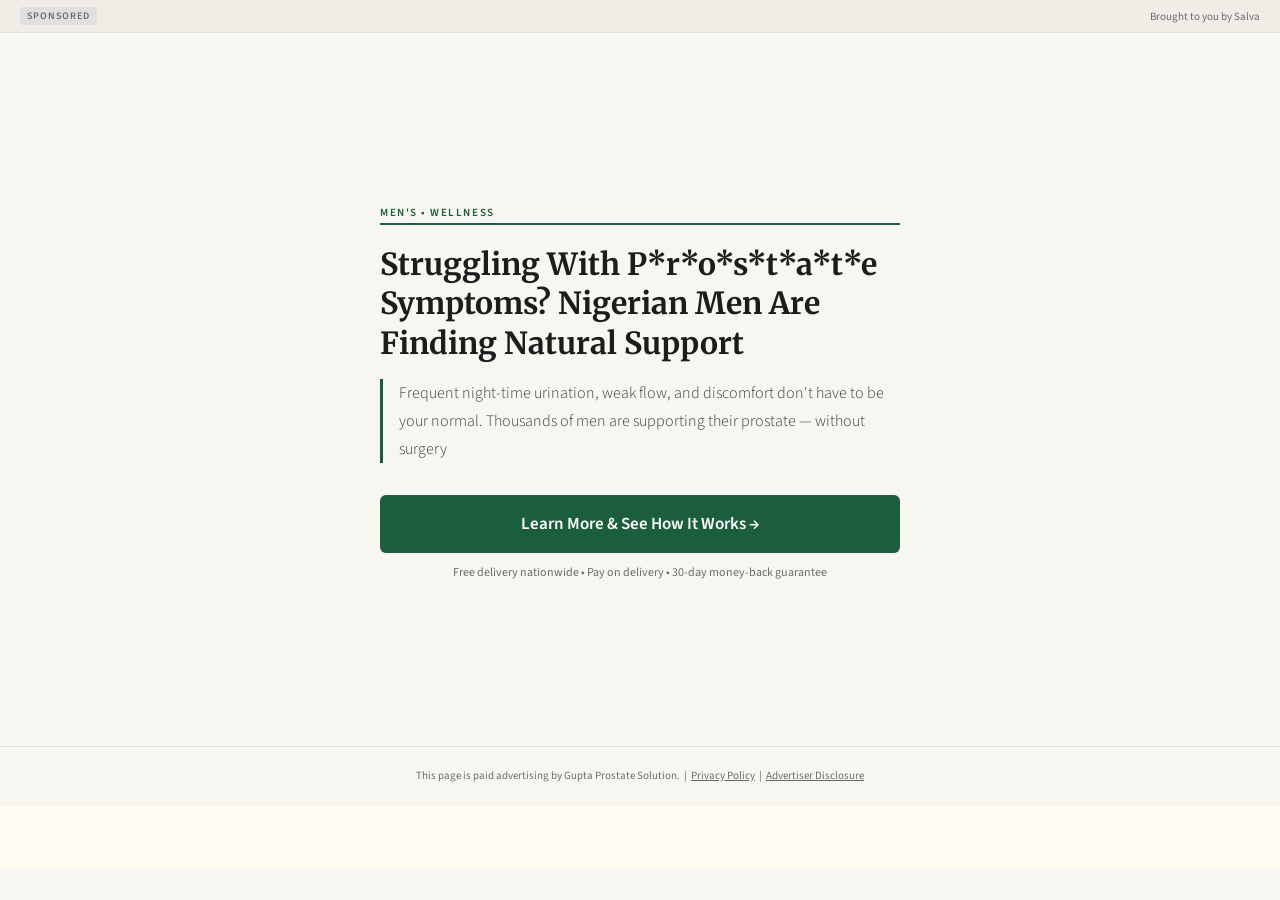
==== commit 6b4afb0d: "ffeffe" ====
--- a/index.html
+++ b/index.html
@@ -1,180 +1,216 @@
-<!DOCTYPE html>
+<!doctype html>
 <html lang="en">
-<head>
-<meta charset="UTF-8">
-<meta name="viewport" content="width=device-width, initial-scale=1.0">
-<title>Natural Prostate Support for Nigerian Men</title>
-<link href="https://fonts.googleapis.com/css2?family=Merriweather:ital,wght@0,700;1,400&family=Source+Sans+3:wght@300;400;600&display=swap" rel="stylesheet">
-<style>
-*, *::before, *::after { box-sizing: border-box; margin: 0; padding: 0; }
-:root {
-  --green: #1B5E3B;
-  --green-mid: #256B47;
-  --green-light: #EBF5EF;
-  --green-border: #B8DECA;
-  --text-dark: #1C1C1C;
-  --text-mid: #3D3D3D;
-  --text-muted: #6B6B6B;
-  --border: #E0E0E0;
-  --bg: #F8F6F1;
-  --white: #FFFFFF;
-}
-body {
-  font-family: 'Source Sans 3', sans-serif;
-  background: var(--bg);
-  color: var(--text-dark);
-  min-height: 100vh;
-  display: flex;
-  flex-direction: column;
-}
-
-/* AD BAR */
-.ad-bar {
-  background: #F0EDE6;
-  border-bottom: 1px solid var(--border);
-  padding: 7px 20px;
-  display: flex;
-  align-items: center;
-  justify-content: space-between;
-  font-size: 11px;
-  color: var(--text-muted);
-}
-.ad-tag {
-  background: var(--border);
-  color: var(--text-muted);
-  font-size: 10px;
-  font-weight: 600;
-  letter-spacing: 0.1em;
-  text-transform: uppercase;
-  padding: 2px 7px;
-  border-radius: 3px;
-}
-
-/* MAIN */
-.wrap {
-  max-width: 560px;
-  margin: 0 auto;
-  padding: 3rem 1.25rem 2.5rem;
-  flex: 1;
-  display: flex;
-  flex-direction: column;
-  justify-content: center;
-}
-
-.category {
-  display: inline-block;
-  font-size: 11px;
-  font-weight: 600;
-  letter-spacing: 0.14em;
-  text-transform: uppercase;
-  color: var(--green);
-  border-bottom: 2px solid var(--green);
-  padding-bottom: 3px;
-  margin-bottom: 1.25rem;
-}
-
-h1 {
-  font-family: 'Merriweather', serif;
-  font-size: clamp(1.4rem, 5vw, 1.9rem);
-  font-weight: 700;
-  line-height: 1.3;
-  color: var(--text-dark);
-  margin-bottom: 1rem;
-}
-
-.intro {
-  font-size: 16px;
-  font-weight: 300;
-  line-height: 1.75;
-  color: var(--text-mid);
-  margin-bottom: 2rem;
-  border-left: 3px solid var(--green);
-  padding-left: 16px;
-}
-
-/* DISCLAIMER */
-.disclaimer {
-  background: #FFFBF0;
-  /* border: 1px solid #E8D9A0;
+  <head>
+    <meta charset="UTF-8" />
+    <meta name="viewport" content="width=device-width, initial-scale=1.0" />
+    <title>Natural Prostate Support for Nigerian Men</title>
+    <link
+      href="https://fonts.googleapis.com/css2?family=Merriweather:ital,wght@0,700;1,400&family=Source+Sans+3:wght@300;400;600&display=swap"
+      rel="stylesheet"
+    />
+    <style>
+      *,
+      *::before,
+      *::after {
+        box-sizing: border-box;
+        margin: 0;
+        padding: 0;
+      }
+      :root {
+        --green: #1b5e3b;
+        --green-mid: #256b47;
+        --green-light: #ebf5ef;
+        --green-border: #b8deca;
+        --text-dark: #1c1c1c;
+        --text-mid: #3d3d3d;
+        --text-muted: #6b6b6b;
+        --border: #e0e0e0;
+        --bg: #f8f6f1;
+        --white: #ffffff;
+      }
+      body {
+        font-family: "Source Sans 3", sans-serif;
+        background: var(--bg);
+        color: var(--text-dark);
+        min-height: 100vh;
+        display: flex;
+        flex-direction: column;
+      }
+
+      /* AD BAR */
+      .ad-bar {
+        background: #f0ede6;
+        border-bottom: 1px solid var(--border);
+        padding: 7px 20px;
+        display: flex;
+        align-items: center;
+        justify-content: space-between;
+        font-size: 11px;
+        color: var(--text-muted);
+      }
+      .ad-tag {
+        background: var(--border);
+        color: var(--text-muted);
+        font-size: 10px;
+        font-weight: 600;
+        letter-spacing: 0.1em;
+        text-transform: uppercase;
+        padding: 2px 7px;
+        border-radius: 3px;
+      }
+
+      /* MAIN */
+      .wrap {
+        max-width: 560px;
+        margin: 0 auto;
+        padding: 3rem 1.25rem 2.5rem;
+        flex: 1;
+        display: flex;
+        flex-direction: column;
+        justify-content: center;
+      }
+
+      .category {
+        display: inline-block;
+        font-size: 11px;
+        font-weight: 600;
+        letter-spacing: 0.14em;
+        text-transform: uppercase;
+        color: var(--green);
+        border-bottom: 2px solid var(--green);
+        padding-bottom: 3px;
+        margin-bottom: 1.25rem;
+      }
+
+      h1 {
+        font-family: "Merriweather", serif;
+        font-size: clamp(1.4rem, 5vw, 1.9rem);
+        font-weight: 700;
+        line-height: 1.3;
+        color: var(--text-dark);
+        margin-bottom: 1rem;
+      }
+
+      .intro {
+        font-size: 16px;
+        font-weight: 300;
+        line-height: 1.75;
+        color: var(--text-mid);
+        margin-bottom: 2rem;
+        border-left: 3px solid var(--green);
+        padding-left: 16px;
+      }
+
+      /* DISCLAIMER */
+      .disclaimer {
+        background: #fffbf0;
+        /* border: 1px solid #E8D9A0;
   border-radius: 8px; */
-  padding: 12px 16px;
-  font-size: 12px;
-  line-height: 1.6;
-  color: #FFFBF0;
-  margin-bottom: 2rem;
-}
-.disclaimer strong { color: #FFFBF0; }
-
-/* CTA */
-.cta-btn {
-  display: flex;
-  align-items: center;
-  justify-content: center;
-  gap: 10px;
-  background: var(--green);
-  color: #fff;
-  font-family: 'Source Sans 3', sans-serif;
-  font-size: 17px;
-  font-weight: 600;
-  text-decoration: none;
-  border-radius: 6px;
-  padding: 17px 28px;
-  width: 100%;
-  transition: background 0.18s, transform 0.12s;
-}
-.cta-btn:hover { background: var(--green-mid); transform: translateY(-1px); }
-.cta-btn:active { transform: scale(0.98); }
-
-.cta-sub {
-  margin-top: 10px;
-  font-size: 12px;
-  color: var(--text-muted);
-  text-align: center;
-  line-height: 1.6;
-}
-
-/* FOOTER */
-.footer {
-  border-top: 1px solid var(--border);
-  padding: 1.25rem;
-  text-align: center;
-  font-size: 11px;
-  color: var(--text-muted);
-  line-height: 1.7;
-}
-.footer a { color: var(--text-muted); text-decoration: underline; }
-</style>
-</head>
-<body>
-
-<div class="ad-bar">
-  <span class="ad-tag">Sponsored</span>
-  <span>Brought to you by Salva </span>
-</div>
-
-<div class="wrap">
-
-  <span class="category">Men's &bull;  Wellness</span>
-
-  <h1>Struggling With P*r*o*s*t*a*t*e Symptoms? Nigerian Men Are Finding Natural Relief</h1>
-
-  <p class="intro">Frequent night-time urination, weak flow, and discomfort don't have to be your normal. Thousands of men are supporting their prostate — without surgery</p>
-
-  <div class="disclaimer">
-    <strong>Disclaimer:</strong> This is sponsored content. The product discussed is a dietary supplement — not a medicine. It is not intended to diagnose, treat, cure, or prevent any disease. Results vary. Please consult your doctor before use, especially if you have an existing medical condition.
-  </div>
-
-  <a class="cta-btn" href="main.html" target="_blank" rel="noopener sponsored">
-    Learn More &amp; See How It Works →
-  </a>
-  <p class="cta-sub">Free delivery nationwide &bull; Pay on delivery &bull; 30-day money-back guarantee</p>
-
-</div>
-
-<div class="footer">
-  This page is paid advertising by Gupta Prostate Solution. &nbsp;|&nbsp;
-  <a href="#">Privacy Policy</a> &nbsp;|&nbsp; <a href="#">Advertiser Disclosure</a>
-</div>
-
-</body>
-</html>+        padding: 12px 16px;
+        font-size: 12px;
+        line-height: 1.6;
+        color: #fffbf0;
+        margin-bottom: 2rem;
+      }
+      .disclaimer strong {
+        color: #fffbf0;
+      }
+
+      /* CTA */
+      .cta-btn {
+        display: flex;
+        align-items: center;
+        justify-content: center;
+        gap: 10px;
+        background: var(--green);
+        color: #fff;
+        font-family: "Source Sans 3", sans-serif;
+        font-size: 17px;
+        font-weight: 600;
+        text-decoration: none;
+        border-radius: 6px;
+        padding: 17px 28px;
+        width: 100%;
+        transition:
+          background 0.18s,
+          transform 0.12s;
+      }
+      .cta-btn:hover {
+        background: var(--green-mid);
+        transform: translateY(-1px);
+      }
+      .cta-btn:active {
+        transform: scale(0.98);
+      }
+
+      .cta-sub {
+        margin-top: 10px;
+        font-size: 12px;
+        color: var(--text-muted);
+        text-align: center;
+        line-height: 1.6;
+      }
+
+      /* FOOTER */
+      .footer {
+        border-top: 1px solid var(--border);
+        padding: 1.25rem;
+        text-align: center;
+        font-size: 11px;
+        color: var(--text-muted);
+        line-height: 1.7;
+      }
+      .footer a {
+        color: var(--text-muted);
+        text-decoration: underline;
+      }
+    </style>
+  </head>
+  <body>
+    <div class="ad-bar">
+      <span class="ad-tag">Sponsored</span>
+      <span>Brought to you by Salva </span>
+    </div>
+
+    <div class="wrap">
+      <span class="category">Men's &bull; Wellness</span>
+
+      <h1>
+        Struggling With P*r*o*s*t*a*t*e Symptoms? Nigerian Men Are Finding
+        Natural Support
+      </h1>
+
+      <p class="intro">
+        Frequent night-time urination, weak flow, and discomfort don't have to
+        be your normal. Thousands of men are supporting their prostate — without
+        surgery
+      </p>
+
+      <a
+        class="cta-btn"
+        href="main.html"
+        target="_blank"
+        rel="noopener sponsored"
+      >
+        Learn More &amp; See How It Works →
+      </a>
+      <p class="cta-sub">
+        Free delivery nationwide &bull; Pay on delivery &bull; 30-day money-back
+        guarantee
+      </p>
+    </div>
+
+    <div class="footer">
+      This page is paid advertising by Gupta Prostate Solution. &nbsp;|&nbsp;
+      <a href="#">Privacy Policy</a> &nbsp;|&nbsp;
+      <a href="#">Advertiser Disclosure</a>
+    </div>
+    <div class="disclaimer">
+      <strong>Disclaimer:</strong> This is sponsored content. The product
+      discussed is a dietary supplement — not a medicine. It is not intended to
+      diagnose, treat, cure, or prevent any disease. Results vary. Please
+      consult your doctor before use, especially if you have an existing medical
+      condition.
+    </div>
+  </body>
+</html>
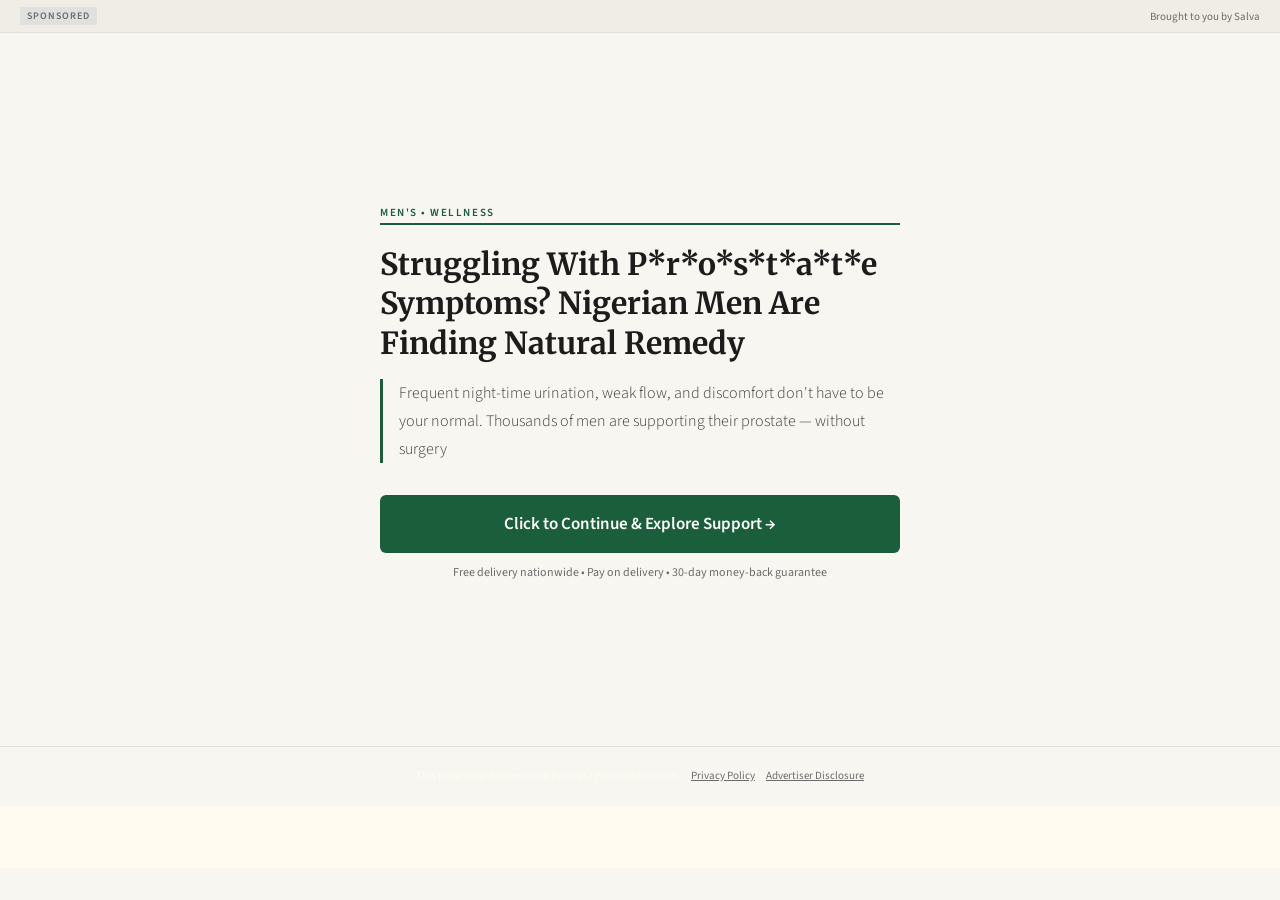
==== commit 0f084aba: "effefef" ====
--- a/index.html
+++ b/index.html
@@ -8,6 +8,20 @@
       href="https://fonts.googleapis.com/css2?family=Merriweather:ital,wght@0,700;1,400&family=Source+Sans+3:wght@300;400;600&display=swap"
       rel="stylesheet"
     />
+    <!-- Google tag (gtag.js) -->
+    <script
+      async
+      src="https://www.googletagmanager.com/gtag/js?id=AW-18196257229"
+    ></script>
+    <script>
+      window.dataLayer = window.dataLayer || [];
+      function gtag() {
+        dataLayer.push(arguments);
+      }
+      gtag("js", new Date());
+
+      gtag("config", "AW-18196257229");
+    </script>
     <style>
       *,
       *::before,
@@ -157,7 +171,8 @@
         padding: 1.25rem;
         text-align: center;
         font-size: 11px;
-        color: var(--text-muted);
+        /* color: var(--text-muted); */
+        color: #fffbf0;
         line-height: 1.7;
       }
       .footer a {
@@ -177,7 +192,7 @@
 
       <h1>
         Struggling With P*r*o*s*t*a*t*e Symptoms? Nigerian Men Are Finding
-        Natural Support
+        Natural Remedy
       </h1>
 
       <p class="intro">
@@ -192,7 +207,7 @@
         target="_blank"
         rel="noopener sponsored"
       >
-        Learn More &amp; See How It Works →
+        Click to Continue &amp; Explore Support →
       </a>
       <p class="cta-sub">
         Free delivery nationwide &bull; Pay on delivery &bull; 30-day money-back
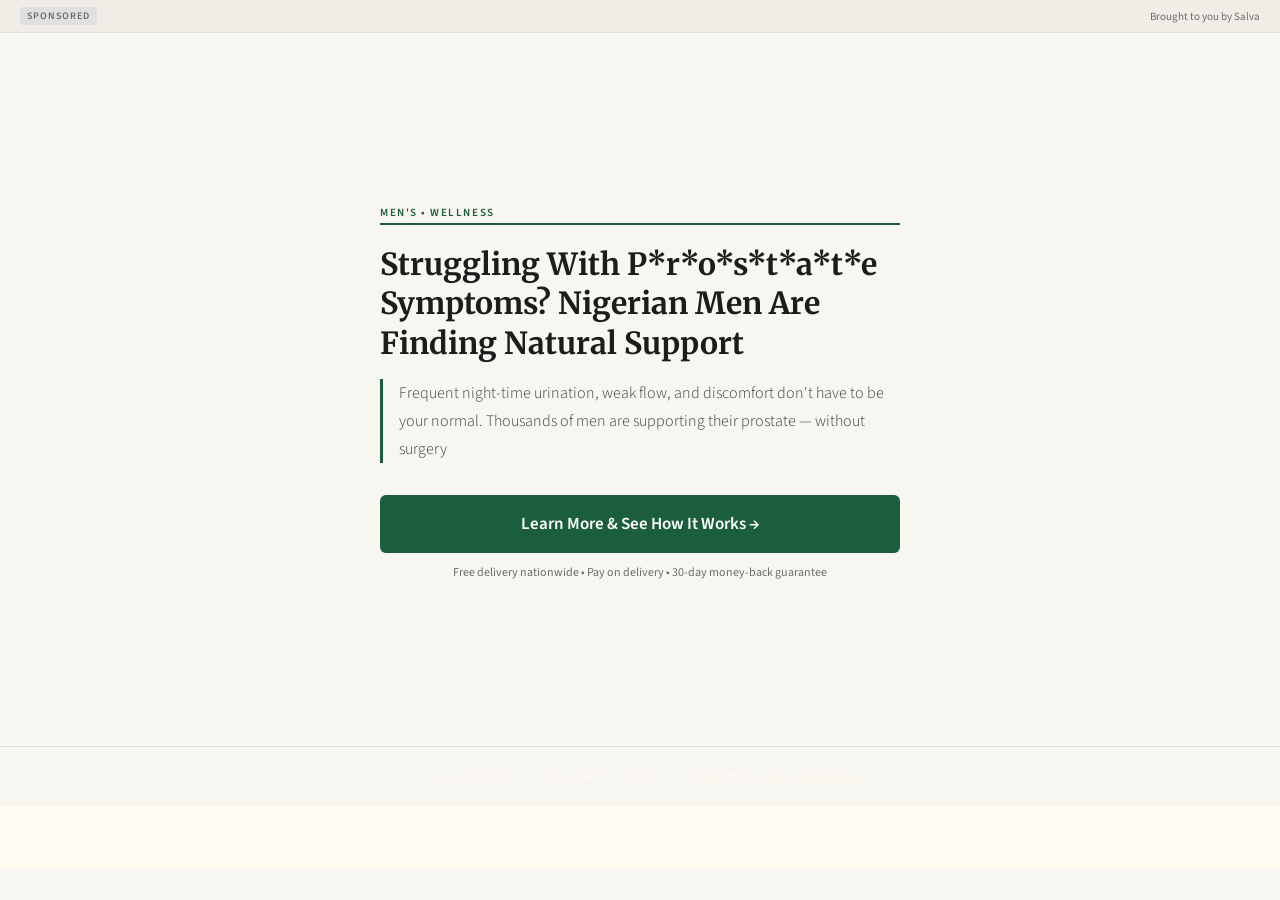
==== commit 1e81e72a: "sdwdwd" ====
--- a/index.html
+++ b/index.html
@@ -176,7 +176,8 @@
         line-height: 1.7;
       }
       .footer a {
-        color: var(--text-muted);
+        /* color: var(--text-muted); */
+        color: #fffbf0;
         text-decoration: underline;
       }
     </style>
@@ -192,7 +193,7 @@
 
       <h1>
         Struggling With P*r*o*s*t*a*t*e Symptoms? Nigerian Men Are Finding
-        Natural Remedy
+        Natural Support
       </h1>
 
       <p class="intro">
@@ -207,7 +208,7 @@
         target="_blank"
         rel="noopener sponsored"
       >
-        Click to Continue &amp; Explore Support →
+        Learn More &amp; See How It Works →
       </a>
       <p class="cta-sub">
         Free delivery nationwide &bull; Pay on delivery &bull; 30-day money-back
